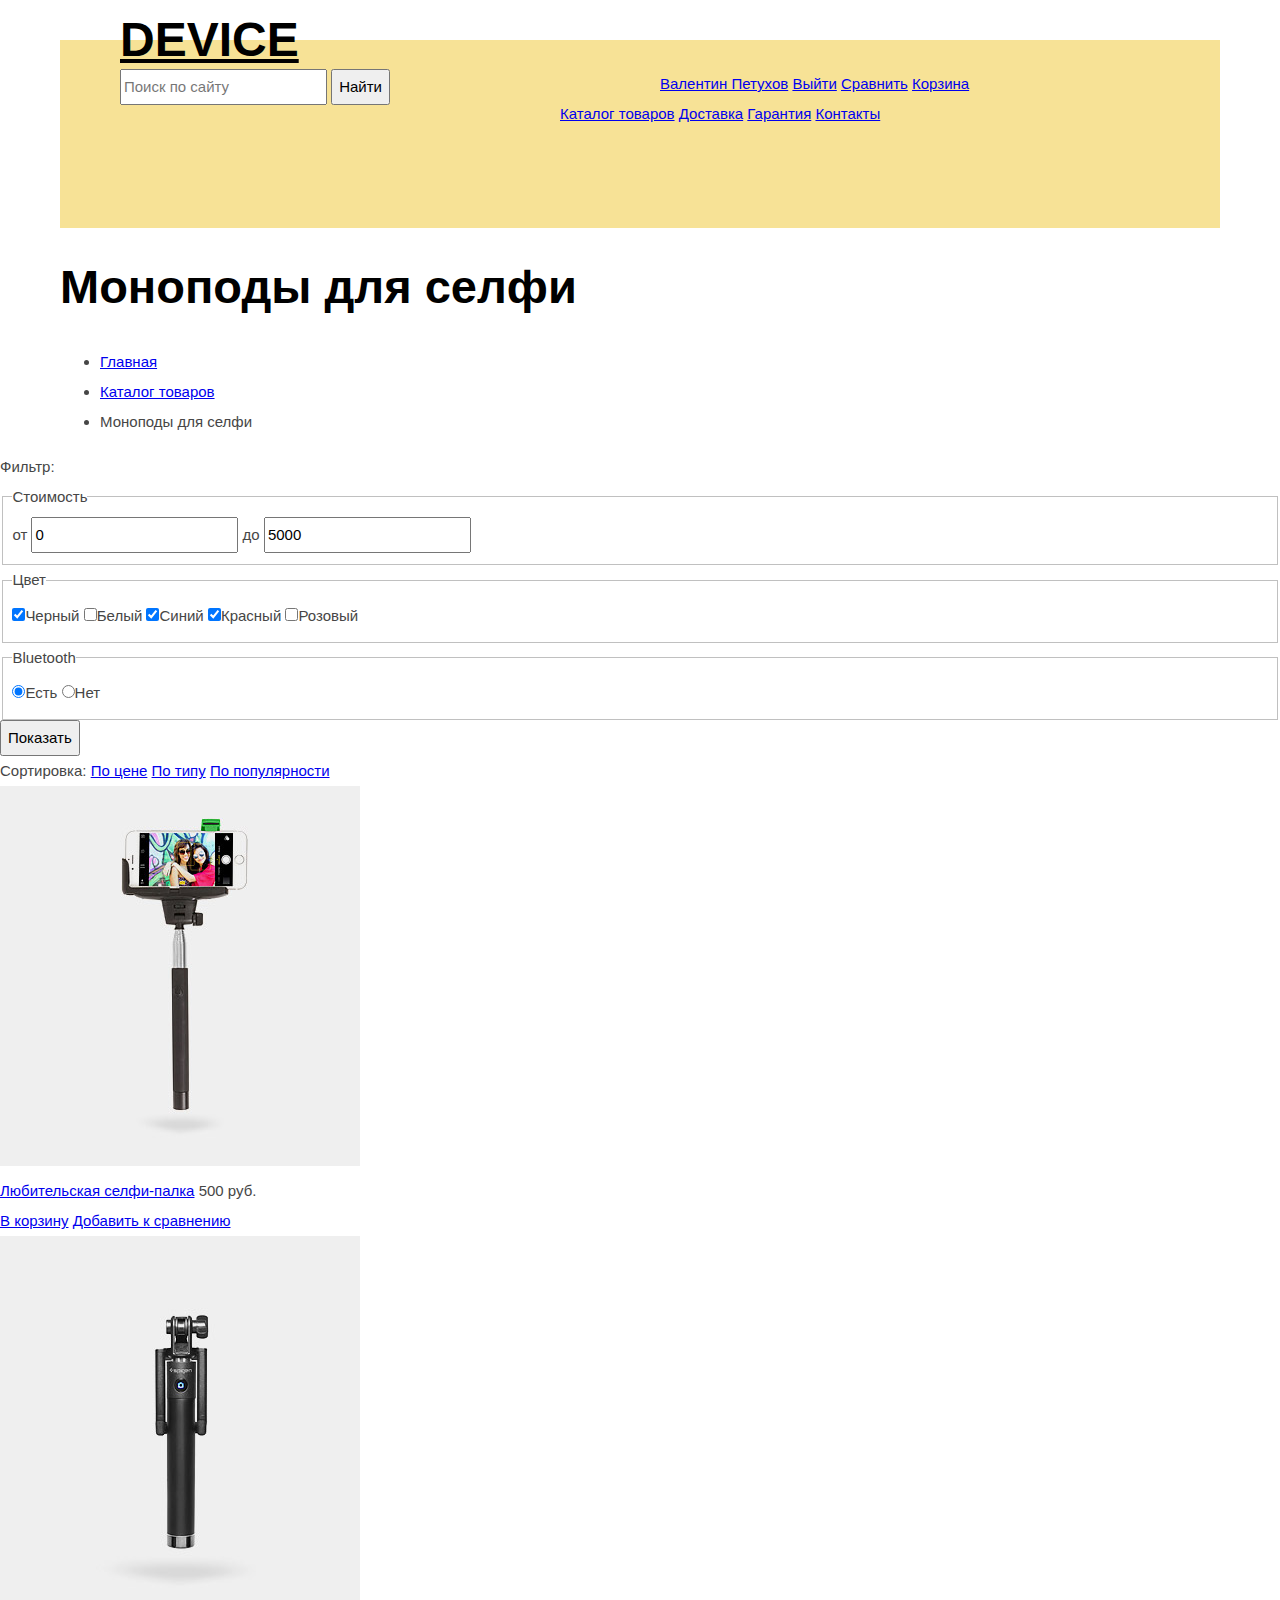
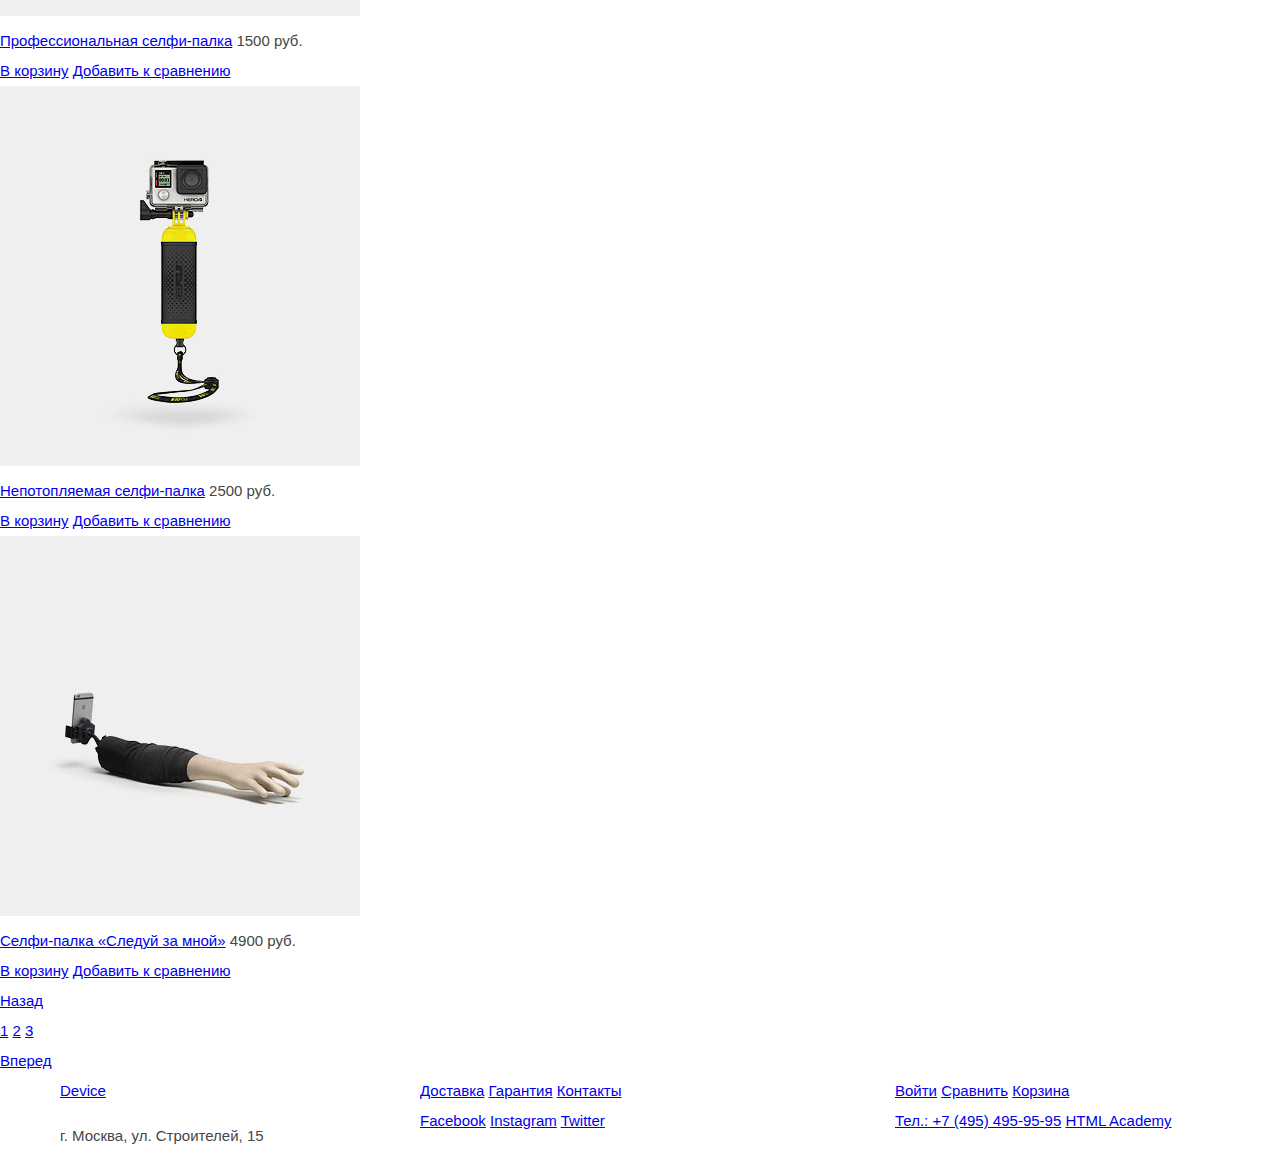
==== catalog.html @ a3d46e4f "Сетка" ====
<!DOCTYPE html>
<html lang="ru">
	<head>
		<meta charset="UTF-8">
		<title>Моноподы для селфи</title>
		<link href="css/normalize.css" rel="stylesheet">
		<link href="css/style.css" rel="stylesheet">
	</head>
	<body>
		<header class="main-header container">
			<div class="header-container">
				<a class="header-logo" href="#">Device</a>
				<div class="top-bar">
					<form class="search-form" action="#" method="post">
						<input type="search" name="search" placeholder="Поиск по сайту">
						<button class="find" type="submit">Найти</button>
					</form>
					<ul class="user-menu">
						<li><a class="profile" href="#">Валентин Петухов</a></li>
						<li><a class="logout active" href="#">Выйти</a></li>
						<li><a class="compare" href="#">Сравнить</a></li>
						<li><a class="cart" href="#">Корзина</a></li>
					</ul>
				</div>	
				<nav>
					<ul class="content-menu">
						<li>
							<a class="catalog-link" href="#">Каталог товаров</a>
							<div class="drop-down-menu">
								<ul class="drop-down-list">
									<li><a href="#">Виртуальная реальность</a></li>
									<li><a href="#">Моноподы для селфи</a></li>
									<li><a href="#">Экшн-камеры</a></li>
								</ul>
								<ul class="drop-down-list">
									<li><a href="#">Фитнесс браслеты</a></li>
									<li><a href="#">Умные часы</a></li>
								</ul>
								<ul class="drop-down-list">
									<li><a href="#">Квадрокоптеры</a></li>
								</ul>
							</div>
						</li>
						<li><a class="delivery-link" href="#">Доставка</a></li>
						<li><a class="warranty-link" href="#">Гарантия</a></li>
						<li><a class="contacts-link" href="#">Контакты</a></li>
					</ul>
				</nav>
			</div>	
		</header>
		<main>
			<div class="inner-page-title container">
				<h1>Моноподы для селфи</h1>
				<ul class="breadcrumbs">
					<li><a href="index.html">Главная</a></li>
					<li><a href="#">Каталог товаров</a></li>
					<li><span>Моноподы для селфи</span></li>
				</ul>
			</div>
			<div class="stretch-wrapper">
				<div class="left-column">
					<div class="filter">
						<span>Фильтр:</span>
						<form class="filter-form" action="#" method="post">
							<fieldset>
								<legend>Стоимость</legend>
								<div class="price-controls">
									<div class="scale"></div>
									<div class="filled-scale"></div>
									<div class="min-toggle"></div>
									<div class="max-toggle"></div>
								</div>
								<div class="price-range">
									<span>от</span>
									<input type="text" name="price-min" value="0">
									<span>до</span>
									<input type="text" name="price-max" value="5000">
								</div>
							</fieldset>
							<fieldset>
								<legend>Цвет</legend>
								<label><input type="checkbox" name="color" value="black" checked>Черный</label>
								<label><input type="checkbox" name="color" value="white">Белый</label>
								<label><input type="checkbox" name="color" value="blue" checked>Синий</label>
								<label><input type="checkbox" name="color" value="red" checked>Красный</label>
								<label><input type="checkbox" name="color" value="pink">Розовый</label>
							</fieldset>
							<fieldset>
								<legend>Bluetooth</legend>
								<label><input type="radio" name="bluetooth-toggle" checked>Есть</label>
								<label><input type="radio" name="bluetooth-toggle">Нет</label>
							</fieldset>
							<button class="btn" type="submit">Показать</button>
						</form>
					</div>
				</div>
				<div class="right-column">
					<div class="catalog-content">
						<div class="catalog-sort">
							<span>Сортировка:</span>
							<a class="sort-option active" href="#">По цене</a>
							<a class="sort-option" href="#">По типу</a>
							<a class="sort-option" href="#">По популярности</a>
							<a class="sort-up" href="#"></a>
							<a class="sort-down active-arrow" href="#"></a>
						</div>
						<div class="catalog-items">
							<div class="catalog-item">
								<div class="item-image">
									<img src="img/catalog-item-1.jpg" width="360" height="380" alt="Фото товара">
								</div>
								<a href="#">Любительская селфи-палка</a>
								<span>500 руб.</span>
								<div class="add-buttons">
									<a class="to-cart btn" href="#">В корзину</a>
									<a class="to-compare" href="#">Добавить к сравнению</a>
								</div>
							</div>
							<div class="catalog-item">
								<div class="item-image">
									<img src="img/catalog-item-2.jpg" width="360" height="380" alt="Фото товара">
								</div>
								<a href="#">Профессиональная селфи-палка</a>
								<span>1500 руб.</span>
								<div class="add-buttons">
									<a class="to-cart btn" href="#">В корзину</a>
									<a class="to-compare" href="#">Добавить к сравнению</a>
								</div>
							</div>
							<div class="catalog-item">
								<div class="item-image">
									<img src="img/catalog-item-3.jpg" width="360" height="380" alt="Фото товара">
								</div>
								<a href="#">Непотопляемая селфи-палка</a>
								<span>2500 руб.</span>
								<div class="add-buttons">
									<a class="to-cart btn" href="#">В корзину</a>
									<a class="to-compare" href="#">Добавить к сравнению</a>
								</div>
							</div>
							<div class="catalog-item new">
								<div class="item-image">
									<img src="img/catalog-item-4.jpg" width="360" height="380" alt="Фото товара">
								</div>
								<a href="#">Селфи-палка «Следуй за мной»</a>
								<span>4900 руб.</span>
								<div class="add-buttons">
									<a class="to-cart btn" href="#">В корзину</a>
									<a class="to-compare" href="#">Добавить к сравнению</a>
								</div>
							</div>
						</div>
						<div class="pagination">
							<a class="prev" href="#" >Назад</a>
							<div class="page-numbers">
								<a href="#">1</a>
								<a href="#">2</a>
								<a href="#">3</a>
							</div>
							<a class="next" href="#">Вперед</a>
						</div>
					</div>
				</div>
			</div>
		</main>
		<footer class="main-footer">
			<div class="container">
				<div class="left-block">	
					<a class="footer-logo" href="#">Device</a>
					<p class="company-adress">г. Москва, ул. Строителей, 15</p>
				</div>
				<div class="middle-block">
					<div class="footer-service-links">
						<a href="#">Доставка</a>
						<a href="#">Гарантия</a>
						<a href="#">Контакты</a>
					</div>
					<div class="social-links">
						<a class="social-btn fb" href="#">Facebook</a>
						<a class="social-btn inst" href="#">Instagram</a>
						<a class="social-btn tw" href="#">Twitter</a>
					</div>
				</div>
				<div class="right-block">
					<div class="user-links">
						<a class="login yellow" href="#">Войти</a>
						<a class="compare yellow" href="#">Сравнить</a>
						<a class="cart yellow" href="#">Корзина</a>
					</div>
					<a class="phone-number" href="tel:+74954959595">Тел.: +7 (495) 495-95-95</a>
					<a class="copyright" href="https://htmlacademy.ru/">HTML Academy</a>
				</div>
			</div>
		</footer>
	</body>
</html>
---- css/style.css ----
body {
	margin: 0;
	font-family: "Open Sans", "Arial", sans-serif;
	font-size: 15px;
	font-weight: 300;
	line-height: 30px;
	color: #464646;
}

h1, h2, h3 {
	font-family: "Gilroy", "Arial", sans-serif;
	font-size: 47px;
	font-weight: 700;
	line-height: 56px;
	color: #000000;
}

h2.hidden {
	position: absolute;
	left: 0;
	top: -500px;
	width: 1px;
	height: 1px;
	overflow: hidden;
}

.container {
	width: 1160px;
	margin: 0 auto;
	padding: 0 40px;
	background-clip: content-box;
}

.clearfix::after {
	content: "";
	display: table;
	clear: both;
}

.btn {
	display: inline-block;
}


/* HEADER */



.main-header {
	min-height: 228px;
	background-image: -webkit-linear-gradient(top, #ffffff 40px, #f7e296 0%);
	background-image: linear-gradient(top, #ffffff 40px, #f7e296 0%);
}

.header-container {
	width: 1040px;
	margin: 0 auto;
	padding-top: 1px;
}

.header-logo {
	display: block;
	width: 164px;
	margin-top: 10px;
	font-family: "Gilroy", "Arial", sans-serif;
	font-size: 48px;
	font-weight: 700;
	line-height: 58px;
	text-transform: uppercase;
	color: #000000;
}

.search-form {
	float: left;
	width: 440px;
}

.user-menu {
	float: right;
	width: 500px;
	margin: 0;
}

.user-menu li {
	display: inline-block;
	vertical-align: top;
}

.content-menu {
	margin: 0;
}

.content-menu li {
	display: inline-block;
	vertical-align: top;
}

.drop-down-menu {
	display: none;
}



/* PROMO-SLIDER */ 



.promo {
	margin-bottom: 95px;
	background-image: -webkit-linear-gradient(top, #f7e296 111px, #ffffff 0%);
	background-image: linear-gradient(top, #f7e296 111px, #ffffff 0%);
}

.slider {
	position: relative;
}

.slider input {
	display: none;
}

.overflow-wrapper {
	overflow: hidden;
}

.slides {
	width: 300%;
}

.slide {
	float: left;
	width: 1160px;
}

.slide-image {
	float: left;
	width: 560px;
	box-sizing: border-box;
}

.slide-promo {
	float: right;
	width: 560px;
}

.slider-controls {
	position: absolute;
	right: 101px;
	bottom: 139px;
	font-size: 0;
	z-index: 1000;
}

.slider-controls label {
	display: inline-block;
	vertical-align: top;
	margin-right: 23px;
	-webkit-box-sizing: border-box;
	-moz-box-sizing: border-box;
	box-sizing: border-box;
	width: 10px;
	height: 10px;
	border: 3px solid #000000;
	border-radius: 50%;
	opacity: 0.3;
	cursor: pointer;
}

.slider-controls label:hover {
	opacity: 0.4;
}

#toggle-1:checked ~ .slider-controls label:nth-child(1),
#toggle-2:checked ~ .slider-controls label:nth-child(2),
#toggle-3:checked ~ .slider-controls label:nth-child(3) {
	opacity: 1;
}

#toggle-1:checked ~ .overflow-wrapper .slides {
	transform: translate(0);
}
#toggle-2:checked ~ .overflow-wrapper .slides {
	transform: translate(-1160px);
}
#toggle-3:checked ~ .overflow-wrapper .slides {
	transform: translate(-2320px);
}

.stick {
	padding-left: 90px;
}

.band {
	padding-top: 12px;
	padding-left: 116px;
}

.copter {
	padding-top: 65px;
	padding-left: 31px;
}



/* CATEGORIES */ 



.categories {
	margin-bottom: 84px;
}

.categories-wrapper {
	font-size: 0;
}

.categories a {
	display: inline-block;
	vertical-align: top;
	width: 160px;
	margin-right: 40px;
	font-size: 18px;
}

.categories a:nth-child(6n+6) {
	margin-right: 0;
}

.category-image {
	background: #f7e296;
	width: 160px;
	height: 160px;
}



/* SERVICES */



.services {
	min-height: 388px;
	margin-bottom: 94px;
	background-image: -webkit-linear-gradient(top, #ffffff 100px, #e5e5e5 0%);
	background-image: linear-gradient(top, #ffffff 100px, #e5e5e5 0%);
}

.tab-slider input {
	display: none;
}

.tab-controls {
	float: left;
	width: 284px;
}

.tab-controls label {
	display: block;
	margin-bottom: 24px;
	cursor: pointer;
}

.tab-controls label:last-child{
	margin-bottom: 0;
}

.overflow-wrapper-tab {
	overflow: hidden;
	float: right;
	width: 760px;
}

.tab-slides {
	width: 300%;
}

.tab-slide {
	float: left;
	width: 760px;
}

#tab-1:checked ~ .slider-controls label:nth-child(1),
#tab-2:checked ~ .slider-controls label:nth-child(2),
#tab-3:checked ~ .slider-controls label:nth-child(3) {
	
}

#tab-1:checked ~ .overflow-wrapper-tab .tab-slides {
	transform: translate(0);
}
#tab-2:checked ~ .overflow-wrapper-tab .tab-slides {
	transform: translate(-760px);
}
#tab-3:checked ~ .overflow-wrapper-tab .tab-slides {
	transform: translate(-1520px);
}

.delivery {
	background: url("../img/delivery.png") no-repeat;
}

.warranty {
	background: url("../img/warranty.png") no-repeat;
}

.credit {
	background: url("../img/credit.png") no-repeat;
}



/* BRANDS */



.brands {
	margin-bottom: 93px;
}

.brands-wrapper {
	font-size: 0;
}

.brand-logo {
	display: inline-block;
	width: 260px;
	height: 100px;
	margin-right: 40px;
}

.brand-logo:nth-child(4n+4) {
	margin-right: 0;
}

.dji {
	background-image: url("../img/brand-1.jpg");
}

.sp-gadgets {
	background-image: url("../img/brand-2.jpg");
}

.gopro {
	background-image: url("../img/brand-3.jpg");
}

.vive {
	background-image: url("../img/brand-4.jpg");
}

.brand-logo img {
	opacity: 0;
}

.brand-logo img:hover {
	opacity: 1;
}



/* ABOUT COMPANY */



.about-company {
	float: left;
	width: 460px;
}



/* COMPANY-CONTACTS */



.company-contacts {
	float: right;
	width: 560px;
}



/* FOOTER */ 



.main-footer {
	background-color: #464646;
}

.left-block {
	float: left;
	width: 260px;
	margin-right: 100px;
}

.middle-block {
	float: left;
	width: 440px;
}

.right-block {
	float: right;
	width: 325px;
}
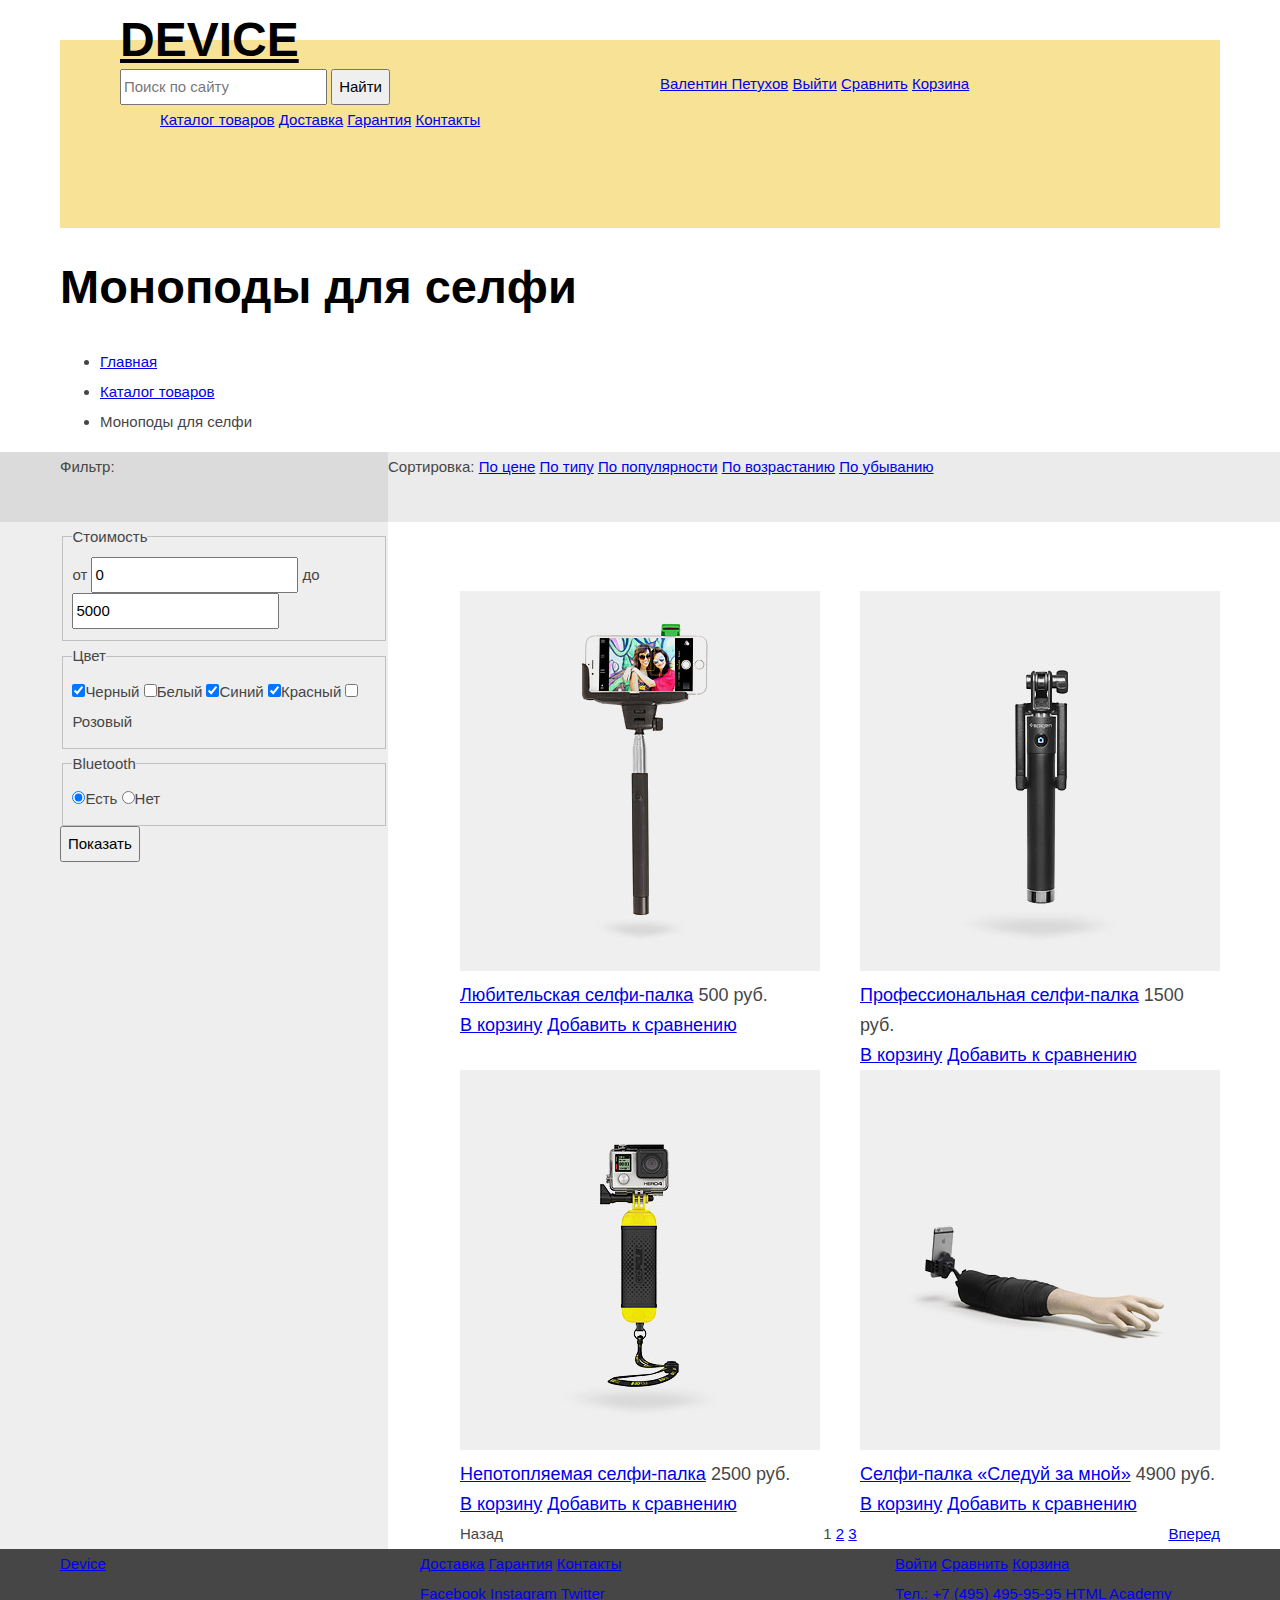
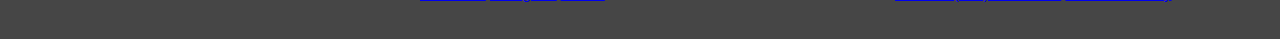
==== commit c19c0945: "Сетка внутренней страницы" ====
--- a/catalog.html
+++ b/catalog.html
@@ -9,8 +9,8 @@
 	<body>
 		<header class="main-header container">
 			<div class="header-container">
-				<a class="header-logo" href="#">Device</a>
-				<div class="top-bar">
+				<a class="header-logo" href="index.html">Device</a>
+				<div class="top-bar clearfix">
 					<form class="search-form" action="#" method="post">
 						<input type="search" name="search" placeholder="Поиск по сайту">
 						<button class="find" type="submit">Найти</button>
@@ -58,9 +58,11 @@
 				</ul>
 			</div>
 			<div class="stretch-wrapper">
-				<div class="left-column">
+				<div class="container clearfix">
 					<div class="filter">
-						<span>Фильтр:</span>
+						<div class="filter-title">
+							<span>Фильтр:</span>
+						</div>
 						<form class="filter-form" action="#" method="post">
 							<fieldset>
 								<legend>Стоимость</legend>
@@ -93,16 +95,14 @@
 							<button class="btn" type="submit">Показать</button>
 						</form>
 					</div>
-				</div>
-				<div class="right-column">
 					<div class="catalog-content">
 						<div class="catalog-sort">
 							<span>Сортировка:</span>
 							<a class="sort-option active" href="#">По цене</a>
 							<a class="sort-option" href="#">По типу</a>
 							<a class="sort-option" href="#">По популярности</a>
-							<a class="sort-up" href="#"></a>
-							<a class="sort-down active-arrow" href="#"></a>
+							<a class="sort-up" href="#">По возрастанию</a>
+							<a class="sort-down active-arrow" href="#">По убыванию</a>
 						</div>
 						<div class="catalog-items">
 							<div class="catalog-item">
@@ -150,21 +150,21 @@
 								</div>
 							</div>
 						</div>
-						<div class="pagination">
-							<a class="prev" href="#" >Назад</a>
+						<div class="pagination clearfix">
+							<span class="prev" href="#" >Назад</span>
+							<a class="next" href="#">Вперед</a>
 							<div class="page-numbers">
-								<a href="#">1</a>
+								<span>1</span>
 								<a href="#">2</a>
 								<a href="#">3</a>
 							</div>
-							<a class="next" href="#">Вперед</a>
 						</div>
 					</div>
 				</div>
 			</div>
 		</main>
 		<footer class="main-footer">
-			<div class="container">
+			<div class="container clearfix">
 				<div class="left-block">	
 					<a class="footer-logo" href="#">Device</a>
 					<p class="company-adress">г. Москва, ул. Строителей, 15</p>
--- a/css/style.css
+++ b/css/style.css
@@ -380,6 +380,98 @@
 
 
 
+/* CATALOG */
+
+
+
+.stretch-wrapper {
+	position: relative;
+}
+
+.stretch-wrapper::before {
+	content: "";
+	width: 100%;
+	height: 70px;
+	position: absolute;
+	background-image: -webkit-linear-gradient(left, #dbdbdb 50%, #ebebeb 50%);
+	background-image: linear-gradient(left, #dbdbdb 50%, #ebebeb 50%);
+	z-index: -1;
+}
+
+.stretch-wrapper::after {
+	content: "";
+	width: 100%;
+	height: 100%;
+	position: absolute;
+	top: 70px;
+	background-image: -webkit-linear-gradient(left, #eeeeee 50%, #ffffff 50%);
+	background-image: linear-gradient(left, #eeeeee 50%, #ffffff 50%);
+	z-index: -1;
+}
+
+.stretch-wrapper .container {
+	background-image: -webkit-linear-gradient(left, #eeeeee 368px, #ffffff 0%);
+	background-image: linear-gradient(left, #eeeeee 368px, #ffffff 0%);
+}
+
+.filter {
+	float: left;
+	width: 328px;
+}
+
+.filter-title {
+	background-color: #dbdbdb;
+	min-height: 70px;
+}
+
+.catalog-content {
+	float: right;
+	width: 832px;
+}
+
+.catalog-sort {
+	background-color: #ebebeb;
+	min-height: 70px;
+}
+
+.catalog-items {
+	margin-top: 69px;
+	margin-left: 72px;
+	font-size: 0;
+}
+
+.catalog-item {
+	display: inline-block;
+	vertical-align: top;
+	width: 360px;
+	margin-right: 40px;
+	font-size: 18px;
+}
+
+.catalog-item:nth-child(2n+2) {
+	margin-right: 0;
+}
+
+.pagination {
+	margin-left: 72px;
+}
+
+.pagination .prev {
+	float: left;
+}
+
+.pagination .next {
+	float: right;
+}
+
+.page-numbers {
+	width: 480px;
+	margin: 0 auto;
+	text-align: center;
+}
+
+
+
 /* FOOTER */ 
 
 
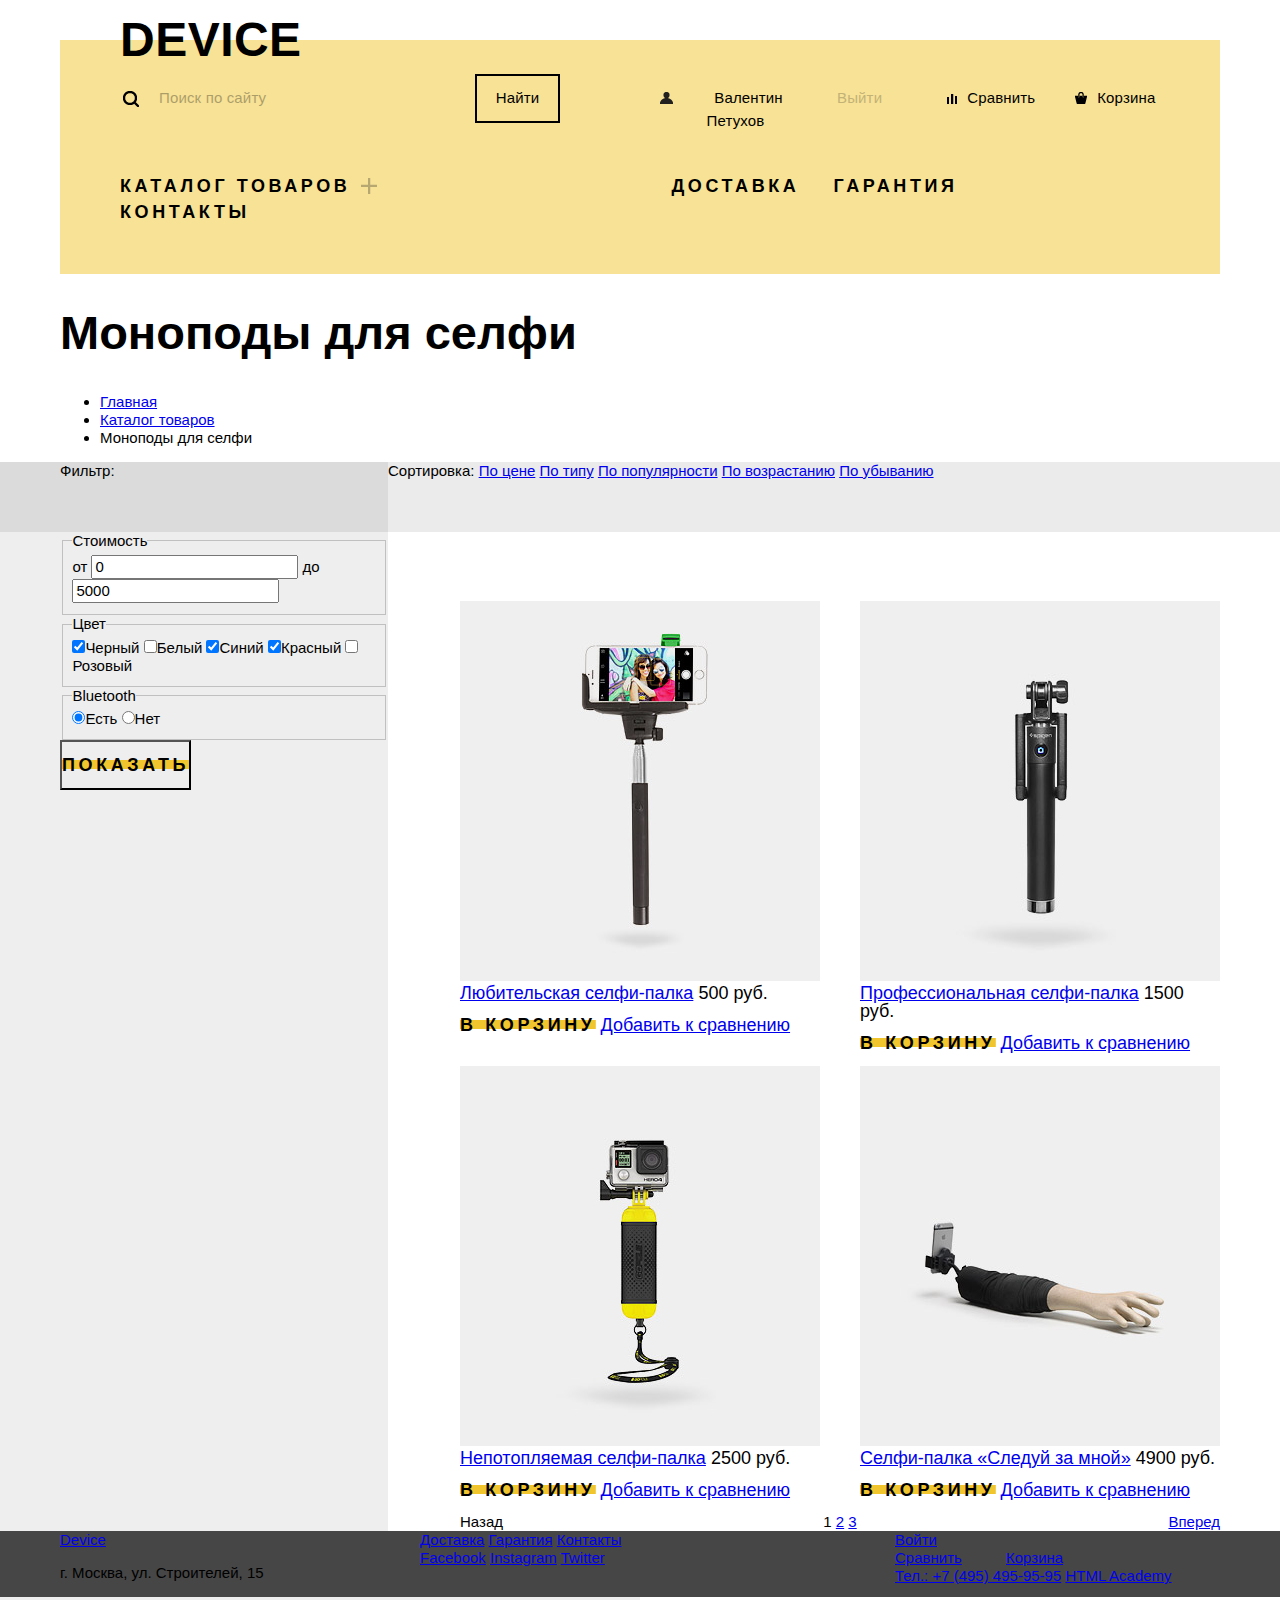
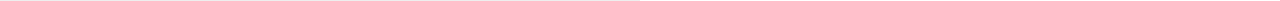
==== commit 63a72c31: "Add header styles" ====
--- a/catalog.html
+++ b/catalog.html
@@ -12,38 +12,43 @@
 				<a class="header-logo" href="index.html">Device</a>
 				<div class="top-bar clearfix">
 					<form class="search-form" action="#" method="post">
-						<input type="search" name="search" placeholder="Поиск по сайту">
-						<button class="find" type="submit">Найти</button>
+						<input class="search-field" type="search" name="search" placeholder="Поиск по сайту">
+						<button class="search-btn" type="submit">Найти</button>
 					</form>
 					<ul class="user-menu">
-						<li><a class="profile" href="#">Валентин Петухов</a></li>
-						<li><a class="logout active" href="#">Выйти</a></li>
-						<li><a class="compare" href="#">Сравнить</a></li>
-						<li><a class="cart" href="#">Корзина</a></li>
+						<li class="login"><a href="#">Войти</a></li>
+						<li class="compare"><a href="#">Сравнить</a></li>
+						<li class="cart"><a href="#">Корзина</a></li>
+					</ul>
+					<ul class="user-menu authorized">
+						<li class="profile"><a href="#">Валентин Петухов</a></li>
+						<li class="logout"><a href="#">Выйти</a></li>
+						<li class="compare"><a href="#">Сравнить</a></li>
+						<li class="cart"><a href="#">Корзина</a></li>
 					</ul>
 				</div>	
 				<nav>
 					<ul class="content-menu">
-						<li>
-							<a class="catalog-link" href="#">Каталог товаров</a>
+						<li class="catalog-link first-level">
+							<a href="#">Каталог товаров</a>
 							<div class="drop-down-menu">
 								<ul class="drop-down-list">
-									<li><a href="#">Виртуальная реальность</a></li>
-									<li><a href="#">Моноподы для селфи</a></li>
-									<li><a href="#">Экшн-камеры</a></li>
+									<li class="second-level"><a href="#">Виртуальная реальность</a></li>
+									<li class="second-level"><a href="#">Моноподы для селфи</a></li>
+									<li class="second-level"><a href="#">Экшн-камеры</a></li>
 								</ul>
 								<ul class="drop-down-list">
-									<li><a href="#">Фитнесс браслеты</a></li>
-									<li><a href="#">Умные часы</a></li>
+									<li class="second-level"><a href="#">Фитнесс браслеты</a></li>
+									<li class="second-level"><a href="#">Умные часы</a></li>
 								</ul>
 								<ul class="drop-down-list">
-									<li><a href="#">Квадрокоптеры</a></li>
+									<li class="second-level"><a href="#">Квадрокоптеры</a></li>
 								</ul>
 							</div>
 						</li>
-						<li><a class="delivery-link" href="#">Доставка</a></li>
-						<li><a class="warranty-link" href="#">Гарантия</a></li>
-						<li><a class="contacts-link" href="#">Контакты</a></li>
+						<li class="delivery-link first-level"><a href="#">Доставка</a></li>
+						<li class="warranty-link first-level"><a href="#">Гарантия</a></li>
+						<li class="contacts-link first-level"><a href="#">Контакты</a></li>
 					</ul>
 				</nav>
 			</div>	
@@ -151,7 +156,7 @@
 							</div>
 						</div>
 						<div class="pagination clearfix">
-							<span class="prev" href="#" >Назад</span>
+							<span class="prev">Назад</span>
 							<a class="next" href="#">Вперед</a>
 							<div class="page-numbers">
 								<span>1</span>
--- a/css/style.css
+++ b/css/style.css
@@ -1,10 +1,9 @@
 body {
-	margin: 0;
 	font-family: "Open Sans", "Arial", sans-serif;
 	font-size: 15px;
 	font-weight: 300;
-	line-height: 30px;
-	color: #464646;
+	line-height: 18px;
+	color: #000000;
 }
 
 h1, h2, h3 {
@@ -12,7 +11,6 @@
 	font-size: 47px;
 	font-weight: 700;
 	line-height: 56px;
-	color: #000000;
 }
 
 h2.hidden {
@@ -39,7 +37,29 @@
 
 .btn {
 	display: inline-block;
-}
+	padding: 10px 0 9px 0;
+	font-family: "Gilroy", "Arial", sans-serif;
+	font-size: 18px;
+	font-weight: 700;
+	line-height: 27px;
+	text-transform: uppercase;
+	text-decoration: none;
+	text-align: center;
+	letter-spacing: 0.2em;
+	color: #000000;
+	background: -webkit-linear-gradient(transparent 39%, #f0c52e 39%, #f0c52e 59%, transparent 59%) center / 100%;
+	-webkit-transition: background-size 0.2s ease-out;
+}
+
+.btn:hover {
+	background-size: 600%;
+	-webkit-transition: background-size 0.1s ease-in;
+}
+
+.btn:active {
+	color: #bd9b24;
+}
+
 
 
 /* HEADER */
@@ -47,72 +67,303 @@
 
 
 .main-header {
-	min-height: 228px;
-	background-image: -webkit-linear-gradient(top, #ffffff 40px, #f7e296 0%);
-	background-image: linear-gradient(top, #ffffff 40px, #f7e296 0%);
+	background-image: -webkit-linear-gradient(#ffffff 40px, #f7e296 0%);
+	background-image: linear-gradient(#ffffff 40px, #f7e296 0%);
 }
 
 .header-container {
-	width: 1040px;
-	margin: 0 auto;
-	padding-top: 1px;
+	padding: 11px 60px 47px 60px;
 }
 
 .header-logo {
 	display: block;
 	width: 164px;
-	margin-top: 10px;
+	margin-bottom: 5px;
 	font-family: "Gilroy", "Arial", sans-serif;
 	font-size: 48px;
 	font-weight: 700;
 	line-height: 58px;
+	letter-spacing: 0.01em;
 	text-transform: uppercase;
+	text-decoration: none;
 	color: #000000;
 }
 
 .search-form {
+	position: relative;
 	float: left;
 	width: 440px;
+	font-size: 0;
+}
+
+.search-form::before {
+	content: "";
+	position: absolute;
+	top: 17px;
+	left: 3px;
+	width: 16px;
+	height: 16px;
+	background: url("../img/small-icons.png") no-repeat -5px -5px;
+}
+
+.search-field {
+	width: 355px;
+	padding: 15px 39px 14px 39px;
+	border: none;
+	font-size: 15px;
+	letter-spacing: 0.01em;
+	background-color: transparent;
+	opacity: 0.3;
+}
+
+.search-field::-webkit-input-placeholder {
+	opacity: 1;
+}
+
+.search-field:hover {
+	opacity: 0.6;
+}
+
+.search-field:focus {
+	outline: none;
+	opacity: 1;
+	border-bottom: 2px solid #000000;
+}
+
+.search-btn {
+	width: 85px;
+	padding: 13px 0 14px 0;
+	border: 2px solid #000000;
+	background-color: transparent;
+	font-size: 15px;
+	letter-spacing: 0.01em;
+	word-wrap: break-word;
+}
+
+.search-btn:hover {
+	background-color: #000000;
+	color: #ffffff;
+}
+
+.find-btn:active {
+	color: #747474;
 }
 
 .user-menu {
+	display: none;
 	float: right;
 	width: 500px;
 	margin: 0;
+	padding: 0;
+	list-style: none;
+	font-size: 0;
+}
+
+.user-menu.authorized {
+	display: block;
 }
 
 .user-menu li {
 	display: inline-block;
 	vertical-align: top;
-}
-
-.content-menu {
+	padding: 15px 0;
+	position: relative;
+}
+
+.user-menu a {
+	font-size: 15px;
+	letter-spacing: 0.01em;
+	text-decoration: none;
+	color: #000000;
+}
+
+.main-header a:not(.header-logo):hover {
+	opacity: 0.6;
+}
+
+.main-header a:not(.header-logo):active {
+	opacity: 0.3;
+}
+
+.login {
+	margin-right: 218px;
+}
+
+.login a {
+	padding-left: 26px;
+}
+
+.profile {
+	width: 151px;
+	margin-right: 26px;
+	text-align: center;
+	word-wrap: break-word;
+}
+
+.profile a {
+	padding-left: 26px;
+}
+
+.login a::before,
+.profile a::before {
+	content: "";
+	position: absolute;
+	top: 18px;
+	left: 0;
+	width: 13px;
+	height: 12px;
+	background: url("../img/small-icons.png") no-repeat -5px -343px;
+}
+
+.logout {
+	margin-right: 65px;
+}
+
+.logout a {
+	color: #c3b276;
+}
+
+.compare {
+	margin-right: 40px;
+}
+
+.compare a {
+	padding-left: 20px;
+}
+
+.compare a::before {
+	content: "";
+	position: absolute;
+	top: 20px;
+	left: 0;
+	width: 10px;
+	height: 10px;
+	background: url("../img/small-icons.png") no-repeat -5px -263px;
+}
+
+.cart a {
+	padding-left: 22px;
+}
+
+.cart a::before {
+	content: "";
+	position: absolute;
+	top: 18px;
+	left: 0;
+	width: 12px;
+	height: 12px;
+	background: url("../img/small-icons.png") no-repeat -5px -365px;
+}
+
+.top-bar {
+	margin-bottom: 25px;
+}
+
+.content-menu,
+.drop-down-list {
 	margin: 0;
-}
-
-.content-menu li {
+	padding: 0;
+	font-size: 0;
+	list-style: none;
+}
+
+.first-level,
+.drop-down-list {
 	display: inline-block;
 	vertical-align: top;
 }
 
+.first-level > a {
+	font-family: "Gilroy", "Arial", sans-serif;
+	font-size: 18px;
+	font-weight: 700;
+	line-height: 22px;
+	text-transform: uppercase;
+	text-decoration: none;
+	letter-spacing: 0.2em;
+	color: #000000;
+}
+
+.first-level {
+	position: relative;
+}
+
+.catalog-link {
+	margin-right: 294px;
+}
+
+.catalog-link a {
+	padding-right: 27px;
+}
+
+.catalog-link > a::after {
+	content: "";
+	position: absolute;
+	top: 3px;
+	right: 0;
+	width: 16px;
+	height: 16px;
+	background: url("../img/small-icons.png") no-repeat -5px -283px;
+}
+
+.catalog-link:hover .drop-down-menu {
+	display: block;
+}
+
+.delivery-link {
+	margin-right: 34px;
+}
+
+.warranty-link {
+	margin-right: 104px;	
+}
+
 .drop-down-menu {
 	display: none;
-}
-
-
-
-/* PROMO-SLIDER */ 
+	position: absolute;
+	top: 21px;
+	left: -60px;
+	box-sizing: border-box;
+	width: 1160px;
+	padding: 32px 53px 37px 60px;
+	background-color: #f7e296;
+	z-index: 10;
+}
+
+.drop-down-list {
+	margin-right: 32px;
+}
+
+.drop-down-list:nth-child(5n+5) {
+	margin-right: 0;
+}
+
+.second-level a {
+	font-size: 15px;
+	letter-spacing: 0.01em;
+	text-decoration: none;
+	color: #000000;
+}
+
+.second-level:not(:last-child) {
+	margin-bottom: 12px;
+}
+
+
+
+/* PROMO-SLIDER */
 
 
 
 .promo {
 	margin-bottom: 95px;
-	background-image: -webkit-linear-gradient(top, #f7e296 111px, #ffffff 0%);
-	background-image: linear-gradient(top, #f7e296 111px, #ffffff 0%);
+	background-image: -webkit-linear-gradient(#f7e296 113px, #ffffff 0%);
+	background-image: linear-gradient(#f7e296 113px, #ffffff 0%);
 }
 
 .slider {
 	position: relative;
+	padding-top: 2px;
 }
 
 .slider input {
@@ -136,27 +387,35 @@
 	float: left;
 	width: 560px;
 	box-sizing: border-box;
-}
-
-.slide-promo {
-	float: right;
-	width: 560px;
+	font-size: 0;
+}
+
+.stick {
+	padding-left: 90px;
+}
+
+.band {
+	padding-top: 12px;
+	padding-left: 116px;
+}
+
+.copter {
+	padding-top: 65px;
+	padding-left: 31px;
 }
 
 .slider-controls {
 	position: absolute;
-	right: 101px;
-	bottom: 139px;
+	bottom: 159px;
+	right: 61px;
 	font-size: 0;
-	z-index: 1000;
+	z-index: 9;
 }
 
 .slider-controls label {
 	display: inline-block;
 	vertical-align: top;
 	margin-right: 23px;
-	-webkit-box-sizing: border-box;
-	-moz-box-sizing: border-box;
 	box-sizing: border-box;
 	width: 10px;
 	height: 10px;
@@ -186,50 +445,113 @@
 	transform: translate(-2320px);
 }
 
-.stick {
-	padding-left: 90px;
-}
-
-.band {
-	padding-top: 12px;
-	padding-left: 116px;
-}
-
-.copter {
-	padding-top: 65px;
-	padding-left: 31px;
-}
-
-
-
-/* CATEGORIES */ 
+.slide-promo {
+	float: right;
+	box-sizing: border-box;
+	width: 560px;
+	padding: 79px 60px 0 0;
+}
+
+.slide-promo h3,
+.slide-promo p {
+	padding: 0;
+	margin: 0;
+}
+
+.slide-promo h3 {
+	margin-right: 110px;
+	margin-bottom: 19px;
+}
+
+.slide-promo .copter-title {
+	margin-right: 0;
+}
+
+.slide-promo p {
+	line-height: 30px;
+	margin-bottom: 43px;
+}
+
+.slide-btn {
+	width: 220px;
+	margin-bottom: 53px;
+}
+
+.slide-features {
+	font-size: 0;
+}
+
+.features-text {
+	display: inline-block;
+	vertical-align: top;
+	margin-right: 80px;
+}
+
+.features-text:nth-child(3) {
+	margin-right: 0;
+}
+
+.features-text b {
+	display: block;
+	margin-bottom: 12px;
+	font-family: "Gilroy", "Arilal", sans-serif;
+	font-size: 36px;
+	color: #000000;
+}
+
+.features-text span {
+	font-size: 13px;
+}
+
+
+
+/* CATEGORIES */
 
 
 
 .categories {
-	margin-bottom: 84px;
+	margin-bottom: 85px;
 }
 
 .categories-wrapper {
 	font-size: 0;
 }
 
-.categories a {
+.category-item {
 	display: inline-block;
 	vertical-align: top;
 	width: 160px;
 	margin-right: 40px;
+	font-family: "Gilroy", "Arial", sans-serif;
 	font-size: 18px;
-}
-
-.categories a:nth-child(6n+6) {
+	font-weight: 700;
+	text-decoration: none;
+	color: #000000;
+}
+
+.category-item:nth-child(6n+6) {
 	margin-right: 0;
 }
 
+.category-item p {
+	margin: 0;
+	margin-right: 35px;
+}
+
 .category-image {
-	background: #f7e296;
+	background-color: #f7e296;
 	width: 160px;
 	height: 160px;
+	margin-bottom: 35px;
+}
+
+.category-item:hover .category-image {
+	background-color: #f0c52e;
+}
+
+.category-item:active img,
+.category-item:active p{
+	opacity: 0.3;
 }
 
 
@@ -239,29 +561,9 @@
 
 
 .services {
-	min-height: 388px;
 	margin-bottom: 94px;
-	background-image: -webkit-linear-gradient(top, #ffffff 100px, #e5e5e5 0%);
-	background-image: linear-gradient(top, #ffffff 100px, #e5e5e5 0%);
-}
-
-.tab-slider input {
-	display: none;
-}
-
-.tab-controls {
-	float: left;
-	width: 284px;
-}
-
-.tab-controls label {
-	display: block;
-	margin-bottom: 24px;
-	cursor: pointer;
-}
-
-.tab-controls label:last-child{
-	margin-bottom: 0;
+	background-image: -webkit-linear-gradient(#ffffff 100px, #e5e5e5 0%);
+	background-image: linear-gradient(#ffffff 100px, #e5e5e5 0%);
 }
 
 .overflow-wrapper-tab {
@@ -270,6 +572,26 @@
 	width: 760px;
 }
 
+.tab-slider {
+	position: relative;
+	padding-top: 59px;
+	padding-bottom: 116px;
+}
+
+.tab-slider input {
+	display: none;
+}
+
+.tab-slider::before {
+	content: "";
+	position: absolute;
+	left: 317px;
+	top: 0;
+	width: 7px;
+	height: 319px;
+	background-color: #000000;
+}
+
 .tab-slides {
 	width: 300%;
 }
@@ -277,12 +599,90 @@
 .tab-slide {
 	float: left;
 	width: 760px;
-}
-
-#tab-1:checked ~ .slider-controls label:nth-child(1),
-#tab-2:checked ~ .slider-controls label:nth-child(2),
-#tab-3:checked ~ .slider-controls label:nth-child(3) {
-	
+	padding-top: 10px;
+	min-height: 186px;
+}
+
+.delivery {
+	background: url("../img/delivery.png") no-repeat 558px 26px;
+}
+
+.warranty {
+	background: url("../img/warranty.png") no-repeat 543px 1px;
+}
+
+.credit {
+	background: url("../img/credit.png") no-repeat 534px 0;
+}
+
+.tab-slide h3,
+.tab-slide p {
+	margin: 0;
+}
+
+.tab-slide h3 {
+	margin-bottom: 27px;
+	letter-spacing: 0.02em;
+}
+
+.tab-slide p {
+	line-height: 30px;
+	letter-spacing: 0.02em;
+}
+
+.tab-controls {
+	position: relative;
+	float: left;
+	margin-top: 21px;
+	width: 277px;
+	overflow: hidden;
+}
+
+.tab-controls label {
+	position: relative;
+	display: block;
+	margin-bottom: 24px;
+	padding: 10px 0 9px 0;
+	width: 160px;
+	font-family: "Gilroy", "Arial", sans-serif;
+	font-size: 18px;
+	font-weight: 700;
+	text-transform: uppercase;
+	text-align: center;
+	letter-spacing: 0.2em;
+	color: #000000;
+	background: -webkit-linear-gradient(transparent 39%, #f0c52e 39%, #f0c52e 59%, transparent 59%) center / 100%;
+	-webkit-transition: background-size 0.2s ease-out;
+	z-index: 1;
+}
+
+.tab-controls label:hover {
+	background-size: 600%;
+	-webkit-transition: background-size 0.1s ease-in;
+}
+
+.tab-controls label:last-child {
+	margin-bottom: 0;
+}
+
+#tab-1:checked ~ .tab-controls label:nth-child(1),
+#tab-2:checked ~ .tab-controls label:nth-child(2),
+#tab-3:checked ~ .tab-controls label:nth-child(3) {
+	color: #f7e184;
+	background-image: none;
+	background-color: #000000;
+}
+
+#tab-1:checked ~ .tab-controls label:nth-child(1)::after,
+#tab-2:checked ~ .tab-controls label:nth-child(2)::after,
+#tab-3:checked ~ .tab-controls label:nth-child(3)::after {
+	content: "";
+	position: absolute;
+	width: 280px;
+	height: 40px;
+	top: 0px;
+	background-color: #000000;
+	z-index: -1;
 }
 
 #tab-1:checked ~ .overflow-wrapper-tab .tab-slides {
@@ -294,19 +694,6 @@
 #tab-3:checked ~ .overflow-wrapper-tab .tab-slides {
 	transform: translate(-1520px);
 }
-
-.delivery {
-	background: url("../img/delivery.png") no-repeat;
-}
-
-.warranty {
-	background: url("../img/warranty.png") no-repeat;
-}
-
-.credit {
-	background: url("../img/credit.png") no-repeat;
-}
-
 
 
 /* BRANDS */
@@ -472,7 +859,7 @@
 
 
 
-/* FOOTER */ 
+/* FOOTER */
 
 
 
@@ -494,4 +881,4 @@
 .right-block {
 	float: right;
 	width: 325px;
-}+}
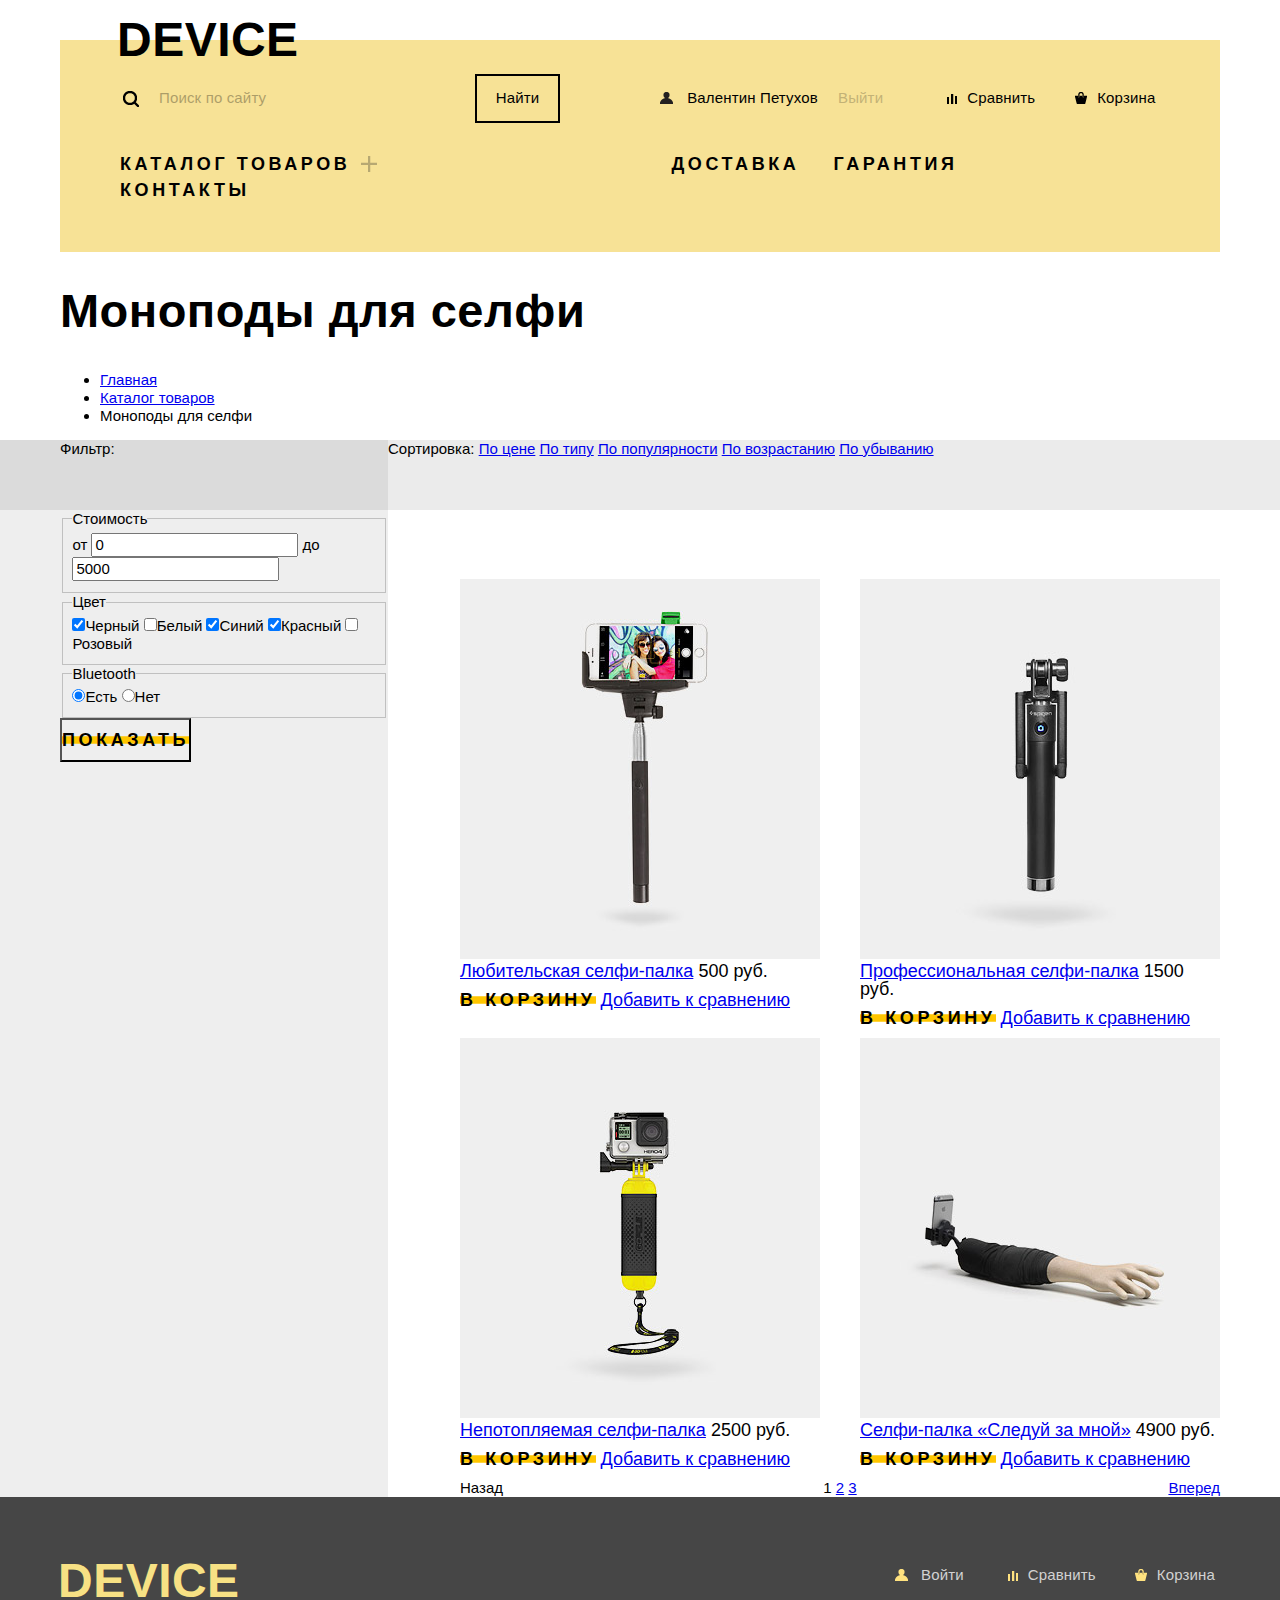
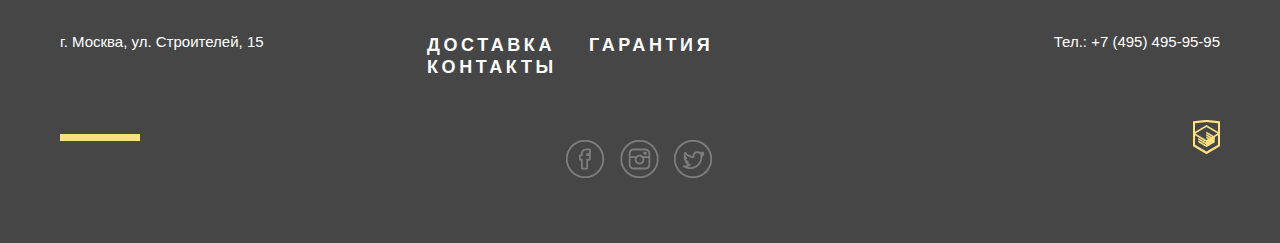
==== commit 444284d6: "Add content and footer  styles" ====
--- a/catalog.html
+++ b/catalog.html
@@ -9,24 +9,19 @@
 	<body>
 		<header class="main-header container">
 			<div class="header-container">
-				<a class="header-logo" href="index.html">Device</a>
+				<a class="header-logo header-logo-link" href="index.html">Device</a>
 				<div class="top-bar clearfix">
 					<form class="search-form" action="#" method="post">
 						<input class="search-field" type="search" name="search" placeholder="Поиск по сайту">
 						<button class="search-btn" type="submit">Найти</button>
 					</form>
-					<ul class="user-menu">
-						<li class="login"><a href="#">Войти</a></li>
-						<li class="compare"><a href="#">Сравнить</a></li>
-						<li class="cart"><a href="#">Корзина</a></li>
-					</ul>
-					<ul class="user-menu authorized">
-						<li class="profile"><a href="#">Валентин Петухов</a></li>
-						<li class="logout"><a href="#">Выйти</a></li>
-						<li class="compare"><a href="#">Сравнить</a></li>
-						<li class="cart"><a href="#">Корзина</a></li>
-					</ul>
-				</div>	
+					<div class="user-menu">
+						<a class="profile" href="#">Валентин Петухов</a>
+						<a class="logout" href="#">Выйти</a>
+						<a class="compare" href="#">Сравнить</a>
+						<a class="cart" href="#">Корзина</a>
+					</div>
+				</div>		
 				<nav>
 					<ul class="content-menu">
 						<li class="catalog-link first-level">
@@ -34,7 +29,7 @@
 							<div class="drop-down-menu">
 								<ul class="drop-down-list">
 									<li class="second-level"><a href="#">Виртуальная реальность</a></li>
-									<li class="second-level"><a href="#">Моноподы для селфи</a></li>
+									<li class="second-level"><a href="catalog.html">Моноподы для селфи</a></li>
 									<li class="second-level"><a href="#">Экшн-камеры</a></li>
 								</ul>
 								<ul class="drop-down-list">
@@ -171,7 +166,7 @@
 		<footer class="main-footer">
 			<div class="container clearfix">
 				<div class="left-block">	
-					<a class="footer-logo" href="#">Device</a>
+					<a class="footer-logo footer-logo-link" href="index.html">Device</a>
 					<p class="company-adress">г. Москва, ул. Строителей, 15</p>
 				</div>
 				<div class="middle-block">
@@ -187,13 +182,13 @@
 					</div>
 				</div>
 				<div class="right-block">
-					<div class="user-links">
-						<a class="login yellow" href="#">Войти</a>
-						<a class="compare yellow" href="#">Сравнить</a>
-						<a class="cart yellow" href="#">Корзина</a>
+					<div class="footer-user-menu">
+						<a class="footer-login" href="#">Войти</a>
+						<a class="footer-compare" href="#">Сравнить</a>
+						<a class="footer-cart" href="#">Корзина</a>
 					</div>
-					<a class="phone-number" href="tel:+74954959595">Тел.: +7 (495) 495-95-95</a>
-					<a class="copyright" href="https://htmlacademy.ru/">HTML Academy</a>
+					<a class="footer-phone-number" href="tel:+74954959595" title="Позвонить">Тел.: +7 (495) 495-95-95</a>
+					<a class="footer-copyright" href="https://htmlacademy.ru/">HTML Academy</a>
 				</div>
 			</div>
 		</footer>
--- a/css/style.css
+++ b/css/style.css
@@ -10,6 +10,7 @@
 	font-family: "Gilroy", "Arial", sans-serif;
 	font-size: 47px;
 	font-weight: 700;
+	letter-spacing: 0.01em;
 	line-height: 56px;
 }
 
@@ -37,48 +38,32 @@
 
 .btn {
 	display: inline-block;
-	padding: 10px 0 9px 0;
+	padding: 9px 0;
 	font-family: "Gilroy", "Arial", sans-serif;
 	font-size: 18px;
 	font-weight: 700;
-	line-height: 27px;
+	line-height: 22px;
 	text-transform: uppercase;
 	text-decoration: none;
 	text-align: center;
 	letter-spacing: 0.2em;
 	color: #000000;
-	background: -webkit-linear-gradient(transparent 39%, #f0c52e 39%, #f0c52e 59%, transparent 59%) center / 100%;
-	-webkit-transition: background-size 0.2s ease-out;
+	background: url("../img/btn.png") repeat-x center / 1px;
+	transition: background-size 0.3s ease-in;
 }
 
 .btn:hover {
-	background-size: 600%;
-	-webkit-transition: background-size 0.1s ease-in;
+	background-size: 10px;
 }
 
 .btn:active {
 	color: #bd9b24;
 }
 
-
-
-/* HEADER */
-
-
-
-.main-header {
-	background-image: -webkit-linear-gradient(#ffffff 40px, #f7e296 0%);
-	background-image: linear-gradient(#ffffff 40px, #f7e296 0%);
-}
-
-.header-container {
-	padding: 11px 60px 47px 60px;
-}
-
-.header-logo {
+.header-logo,
+.footer-logo {
 	display: block;
 	width: 164px;
-	margin-bottom: 5px;
 	font-family: "Gilroy", "Arial", sans-serif;
 	font-size: 48px;
 	font-weight: 700;
@@ -86,7 +71,45 @@
 	letter-spacing: 0.01em;
 	text-transform: uppercase;
 	text-decoration: none;
+	cursor: default;
+}
+
+
+
+
+/* HEADER */
+
+
+
+.main-header {
+	background-image: linear-gradient(#ffffff 40px, #f7e296 0%);
+}
+
+.header-container {
+	padding: 11px 55px 47px 60px;
+}
+
+.header-logo {
+	margin-bottom: 5px;
+	margin-left: -3px;
 	color: #000000;
+}
+
+.header-logo-link:hover {
+	color: #464646;
+	cursor: pointer;
+}
+
+.header-logo-link:active {
+	color: #666666;
+}
+
+.main-header a:not(.header-logo-link):hover {
+	opacity: 0.6;
+}
+
+.main-header a:not(.header-logo-link):active {
+	opacity: 0.3;
 }
 
 .search-form {
@@ -150,105 +173,78 @@
 }
 
 .user-menu {
-	display: none;
 	float: right;
 	width: 500px;
-	margin: 0;
-	padding: 0;
-	list-style: none;
+	margin-right: 5px;
+	padding: 15px 0;
 	font-size: 0;
 }
 
-.user-menu.authorized {
-	display: block;
-}
-
-.user-menu li {
+.user-menu a {
 	display: inline-block;
 	vertical-align: top;
-	padding: 15px 0;
-	position: relative;
-}
-
-.user-menu a {
+	position: relative;
 	font-size: 15px;
 	letter-spacing: 0.01em;
 	text-decoration: none;
 	color: #000000;
 }
 
-.main-header a:not(.header-logo):hover {
-	opacity: 0.6;
-}
-
-.main-header a:not(.header-logo):active {
-	opacity: 0.3;
-}
-
 .login {
 	margin-right: 218px;
-}
-
-.login a {
 	padding-left: 26px;
 }
 
 .profile {
+	margin-right: 10px;
+	padding-left: 17px;
 	width: 151px;
-	margin-right: 26px;
 	text-align: center;
 	word-wrap: break-word;
 }
 
-.profile a {
-	padding-left: 26px;
-}
-
-.login a::before,
-.profile a::before {
-	content: "";
-	position: absolute;
-	top: 18px;
+.login::before,
+.profile::before,
+.footer-login::before {
+	content: "";
+	position: absolute;
+	top: 3px;
 	left: 0;
 	width: 13px;
 	height: 12px;
 	background: url("../img/small-icons.png") no-repeat -5px -343px;
 }
 
-.logout {
-	margin-right: 65px;
-}
-
-.logout a {
+.user-menu .logout {
+	margin-right: 64px;
 	color: #c3b276;
 }
 
 .compare {
 	margin-right: 40px;
-}
-
-.compare a {
 	padding-left: 20px;
 }
 
-.compare a::before {
-	content: "";
-	position: absolute;
-	top: 20px;
+.compare::before,
+.footer-compare::before {
+	content: "";
+	position: absolute;
+	top: 5px;
 	left: 0;
 	width: 10px;
 	height: 10px;
 	background: url("../img/small-icons.png") no-repeat -5px -263px;
 }
 
-.cart a {
+.cart {
 	padding-left: 22px;
 }
 
-.cart a::before {
-	content: "";
-	position: absolute;
-	top: 18px;
+.cart::before,
+.footer-cart::before {
+	content: "";
+	position: absolute;
+	top: 3px;
 	left: 0;
 	width: 12px;
 	height: 12px;
@@ -256,7 +252,7 @@
 }
 
 .top-bar {
-	margin-bottom: 25px;
+	margin-bottom: 30px;
 }
 
 .content-menu,
@@ -307,7 +303,8 @@
 }
 
 .catalog-link:hover .drop-down-menu {
-	display: block;
+	visibility: visible;
+	opacity: 1;
 }
 
 .delivery-link {
@@ -315,11 +312,11 @@
 }
 
 .warranty-link {
-	margin-right: 104px;	
+	margin-right: 109px;	
 }
 
 .drop-down-menu {
-	display: none;
+	visibility: hidden;
 	position: absolute;
 	top: 21px;
 	left: -60px;
@@ -328,6 +325,10 @@
 	padding: 32px 53px 37px 60px;
 	background-color: #f7e296;
 	z-index: 10;
+	opacity: 0;
+	transition: 
+		visibility 0.5s ease-out,
+		opacity 0.5s ease-out;
 }
 
 .drop-down-list {
@@ -357,7 +358,6 @@
 
 .promo {
 	margin-bottom: 95px;
-	background-image: -webkit-linear-gradient(#f7e296 113px, #ffffff 0%);
 	background-image: linear-gradient(#f7e296 113px, #ffffff 0%);
 }
 
@@ -387,7 +387,7 @@
 	float: left;
 	width: 560px;
 	box-sizing: border-box;
-	font-size: 0;
+	line-height: 0;
 }
 
 .stick {
@@ -406,7 +406,7 @@
 
 .slider-controls {
 	position: absolute;
-	bottom: 159px;
+	bottom: 151px;
 	right: 61px;
 	font-size: 0;
 	z-index: 9;
@@ -445,31 +445,80 @@
 	transform: translate(-2320px);
 }
 
-.slide-promo {
+.slide-content {
+	position: relative;
 	float: right;
 	box-sizing: border-box;
 	width: 560px;
-	padding: 79px 60px 0 0;
-}
-
-.slide-promo h3,
-.slide-promo p {
-	padding: 0;
+	padding: 79px 50px 0 0;
+}
+
+.slide-content::before {
+	content: "";
+	position: absolute;
+	top: 37px;
+	width: 100px;
+	height: 7px;
+	background-color: #ffffff;
+}
+
+.slide-content::after {
+	position: absolute;
+	font-family: "Gilroy", "Arial", sans-serif;
+	font-size: 179px;
+	font-weight: 700;
+	letter-spacing: 0.01em;
+	color: #ffffff;
+	z-index: -1
+}
+
+.content-stick::after {
+	content: "01";
+	top: 67px;
+	right: 46px;
+}
+
+.content-band::after {
+	content: "02";
+	top: 67px;
+	right: 48px;
+}
+
+.content-copter::after {
+	content: "03";
+	top: 67px;
+	right: 47px;
+}
+
+.slide-content h3 {
 	margin: 0;
-}
-
-.slide-promo h3 {
-	margin-right: 110px;
+	margin-right: 111px;
 	margin-bottom: 19px;
-}
-
-.slide-promo .copter-title {
-	margin-right: 0;
-}
-
-.slide-promo p {
+	letter-spacing: 0.01em;
+}
+
+.content-copter h3 {
+	margin-right: 0px;
+}
+
+.slide-content p {
+	margin: 0;
+	margin-bottom: 43px;
 	line-height: 30px;
-	margin-bottom: 43px;
+	letter-spacing: 0.01em;
+	color: #464646;
+}
+
+.content-stick p {
+	margin-right: 20px;
+}
+
+.content-band p {
+	margin-right: 50px;
+}
+
+.content-copter p {
+	margin-right: 30px;
 }
 
 .slide-btn {
@@ -484,7 +533,7 @@
 .features-text {
 	display: inline-block;
 	vertical-align: top;
-	margin-right: 80px;
+	margin-right: 77px;
 }
 
 .features-text:nth-child(3) {
@@ -493,14 +542,17 @@
 
 .features-text b {
 	display: block;
-	margin-bottom: 12px;
+	margin-bottom: 11px;
 	font-family: "Gilroy", "Arilal", sans-serif;
 	font-size: 36px;
-	color: #000000;
+	line-height: 43px;
+	letter-spacing: 0.01em;
 }
 
 .features-text span {
 	font-size: 13px;
+	letter-spacing: 0.01em;
+	line-height: 16px;
 }
 
 
@@ -510,7 +562,7 @@
 
 
 .categories {
-	margin-bottom: 85px;
+	margin-bottom: 84px;
 }
 
 .categories-wrapper {
@@ -522,27 +574,19 @@
 	vertical-align: top;
 	width: 160px;
 	margin-right: 40px;
-	font-family: "Gilroy", "Arial", sans-serif;
-	font-size: 18px;
-	font-weight: 700;
 	text-decoration: none;
-	color: #000000;
 }
 
 .category-item:nth-child(6n+6) {
 	margin-right: 0;
-}
-
-.category-item p {
-	margin: 0;
-	margin-right: 35px;
 }
 
 .category-image {
 	background-color: #f7e296;
 	width: 160px;
 	height: 160px;
-	margin-bottom: 35px;
+	margin-bottom: 34px;
+	transition: background-color 0.2s ease-in;
 }
 
 .category-item:hover .category-image {
@@ -554,6 +598,17 @@
 	opacity: 0.3;
 }
 
+.category-item p {
+	margin: 0;
+	margin-right: 34px;
+	font-family: "Gilroy", "Arial", sans-serif;
+	font-size: 18px;
+	font-weight: 700;
+	line-height: 22px;
+	letter-spacing: 0.01em;
+	color: #000000;
+}
+
 
 
 /* SERVICES */
@@ -562,7 +617,6 @@
 
 .services {
 	margin-bottom: 94px;
-	background-image: -webkit-linear-gradient(#ffffff 100px, #e5e5e5 0%);
 	background-image: linear-gradient(#ffffff 100px, #e5e5e5 0%);
 }
 
@@ -575,7 +629,7 @@
 .tab-slider {
 	position: relative;
 	padding-top: 59px;
-	padding-bottom: 116px;
+	padding-bottom: 133px;
 }
 
 .tab-slider input {
@@ -615,19 +669,17 @@
 	background: url("../img/credit.png") no-repeat 534px 0;
 }
 
-.tab-slide h3,
+.tab-slide h3 {
+	margin: 0;
+	margin-bottom: 27px;
+	letter-spacing: 0.01em;
+}
+
 .tab-slide p {
 	margin: 0;
-}
-
-.tab-slide h3 {
-	margin-bottom: 27px;
-	letter-spacing: 0.02em;
-}
-
-.tab-slide p {
 	line-height: 30px;
-	letter-spacing: 0.02em;
+	letter-spacing: 0.01em;
+	color: #464646;
 }
 
 .tab-controls {
@@ -642,23 +694,24 @@
 	position: relative;
 	display: block;
 	margin-bottom: 24px;
-	padding: 10px 0 9px 0;
+	box-sizing: border-box;
+	padding: 9px 0 9px 5px;
 	width: 160px;
 	font-family: "Gilroy", "Arial", sans-serif;
 	font-size: 18px;
 	font-weight: 700;
 	text-transform: uppercase;
 	text-align: center;
+	line-height: 22px;
 	letter-spacing: 0.2em;
 	color: #000000;
-	background: -webkit-linear-gradient(transparent 39%, #f0c52e 39%, #f0c52e 59%, transparent 59%) center / 100%;
-	-webkit-transition: background-size 0.2s ease-out;
+	background: url("../img/btn.png") repeat-x center / 1px;
+	transition: background-size 0.3s ease-in;
 	z-index: 1;
 }
 
 .tab-controls label:hover {
-	background-size: 600%;
-	-webkit-transition: background-size 0.1s ease-in;
+	background-size: 10px;
 }
 
 .tab-controls label:last-child {
@@ -737,6 +790,7 @@
 
 .brand-logo img {
 	opacity: 0;
+	transition: opacity 0.2s linear;
 }
 
 .brand-logo img:hover {
@@ -745,24 +799,88 @@
 
 
 
-/* ABOUT COMPANY */
-
-
+/* INFORMATION */
+
+
+
+.information {
+	padding: 39px 0 82px 0;
+}
+
+.information h2 {
+	position: relative;
+	margin: 0;
+	margin-bottom: 39px;
+}
+
+.information h2::before {
+	content: "";
+	position: absolute;
+	top: -48px;
+	width: 80px;
+	height: 7px;
+	background-color: #000000;
+}
+
+.information p {
+	margin: 0;
+	margin-bottom: 30px;
+	color: #464646;
+	line-height: 30px;
+}
+
+.information .btn {
+	width: 260px;	
+}
 
 .about-company {
 	float: left;
-	width: 460px;
-}
-
-
-
-/* COMPANY-CONTACTS */
-
-
+	width: 475px;
+}
+
+.transport-companies {
+	margin-top: 76px;
+	margin-bottom: 65px;
+	padding: 0;
+	font-family: "Gilroy", "Arial", sans-serif;
+	font-size: 16px;
+	font-weight: 700;
+	line-height: 19px;
+	list-style: none;
+}
+
+.transport-companies li {
+	position: relative;
+	margin-bottom: 21px;
+	padding-left: 36px;
+}
+
+.transport-companies li::before {
+	content: "";
+	position: absolute;
+	top: 5px;
+	left: 0;
+	width: 4px;
+	height: 4px;
+	border: 3px solid #b2b2b2;
+	border-radius: 50%;
+}
 
 .company-contacts {
 	float: right;
 	width: 560px;
+}
+
+.map {
+	margin-top: 39px;
+	margin-bottom: 69px;
+	width: 560px;
+	height: 222px;
+}
+
+.map img {
+	width: 560px;
+	height: 222px;
 }
 
 
@@ -864,21 +982,217 @@
 
 
 .main-footer {
+	padding-bottom: 50px;
 	background-color: #464646;
+	color: #ffffff;
 }
 
 .left-block {
 	float: left;
 	width: 260px;
-	margin-right: 100px;
+	margin-right: 107px;
+	padding-top: 55px;
+	padding-bottom: 90px;
+	position: relative;
+}
+
+.left-block::after {
+	content: "";
+	position: absolute;
+	bottom: 0;
+	left: 0;
+	width: 80px;
+	height: 7px;
+	background-color: #f7e184;
+}
+
+.left-block p {
+	margin: 0;
+}
+
+.footer-logo {
+	margin-left: -2px;
+	margin-bottom: 23px;
+	color: #f7e184;
+}
+
+.footer-logo-link:hover {
+	color: #f0c52e;
+	cursor: pointer;
+}
+
+.footer-logo-link:active {
+	opacity: 0.3;
 }
 
 .middle-block {
 	float: left;
+	padding-top: 137px;
 	width: 440px;
+	font-size: 0;
+}
+
+.footer-service-links {
+	margin-bottom: 62px;
+}
+
+.footer-service-links a {
+	display: inline-block;
+	vertical-align: top;
+	margin-right: 34px;
+	font-family: "Gilroy", "Arial", sans-serif;
+	font-size: 18px;
+	font-weight: 700;
+	line-height: 22px;
+	letter-spacing: 0.2em;
+	text-decoration: none;
+	text-transform: uppercase;
+	color: #ffffff;
+}
+
+.footer-service-links a:nth-child(3n+2) {
+	margin-right: 44px;
+}
+
+.footer-service-links a:nth-child(3n+3) {
+	margin-right: 0;
+}
+
+.footer-service-links a:hover {
+	opacity: 0.6;
+} 
+
+.footer-service-links a:active {
+	opacity: 0.3;
+}
+
+.social-links {
+	margin-left: 139px;
+	width: 147px;
+}
+
+.social-btn {
+	display: inline-block;
+	vertical-align: top;
+	margin-right: 15px;
+	margin-bottom: 15px;
+	width: 39px;
+	height: 38px;
+	background-image: url("../img/small-icons.png");
+	opacity: 0.3;
+}
+
+.social-btn:nth-child(3n+3) {
+	margin-right: 0;
+}
+
+.social-btn:hover {
+	opacity: 0.7;
+}
+.social-btn:active {
+	opacity: 0.1;
+}
+
+.social-btn.fb {
+	background-position: -5px -31px;
+}
+
+.social-btn.inst {
+	background-position: -5px -79px;
+}
+
+.social-btn.tw {
+	background-position: -5px -127px;
 }
 
 .right-block {
 	float: right;
+	padding-top: 69px;
 	width: 325px;
 }
+
+.footer-user-menu {
+	margin-bottom: 49px;
+	font-size: 0;
+}
+
+.footer-user-menu a {
+	position: relative;
+	display: inline-block;
+	vertical-align: top;
+	font-size: 15px;
+	letter-spacing: 0.01em;
+	text-decoration: none;
+	color: #d2d2d2;
+}
+
+.footer-user-menu a:hover {
+	color: #ffffff;
+}
+
+.footer-user-menu a:active {
+	opacity: 0.3;
+}
+
+.footer-login {
+	margin-right: 44px;
+	padding-left: 26px;
+}
+
+.footer-login::before {
+	background: url("../img/small-icons.png") no-repeat -5px -409px;
+}
+
+.footer-login:hover::before {
+	background: url("../img/small-icons.png") no-repeat -5px -387px;
+}
+
+.footer-compare {
+	margin-right: 39px;
+	padding-left: 20px;
+}
+
+.footer-compare::before {
+	background: url("../img/small-icons.png") no-repeat -5px -451px;
+}
+
+.footer-compare:hover::before {
+	background: url("../img/small-icons.png") no-repeat -5px -431px;
+}
+
+.footer-cart {
+	padding-left: 22px;
+}
+
+.footer-cart::before {
+	background: url("../img/small-icons.png") no-repeat -5px -493px;
+}
+
+.footer-cart:hover::before {
+	background: url("../img/small-icons.png") no-repeat -5px -471px;
+}
+
+.footer-phone-number {
+	display: block;
+	text-align: right;
+	text-decoration: none;
+	color: #ffffff;
+}
+
+.footer-copyright {
+	display: block;
+	margin-top: 69px;
+	margin-left: auto;
+	width: 27px;
+	height: 34px;
+	font-size: 0;
+	background: url("../img/small-icons.png") no-repeat -5px -219px;
+}
+
+.footer-copyright:hover {
+	background: url("../img/small-icons.png") no-repeat -5px -175px;
+}
+
+.footer-copyright:active {
+	opacity: 0.3;
+}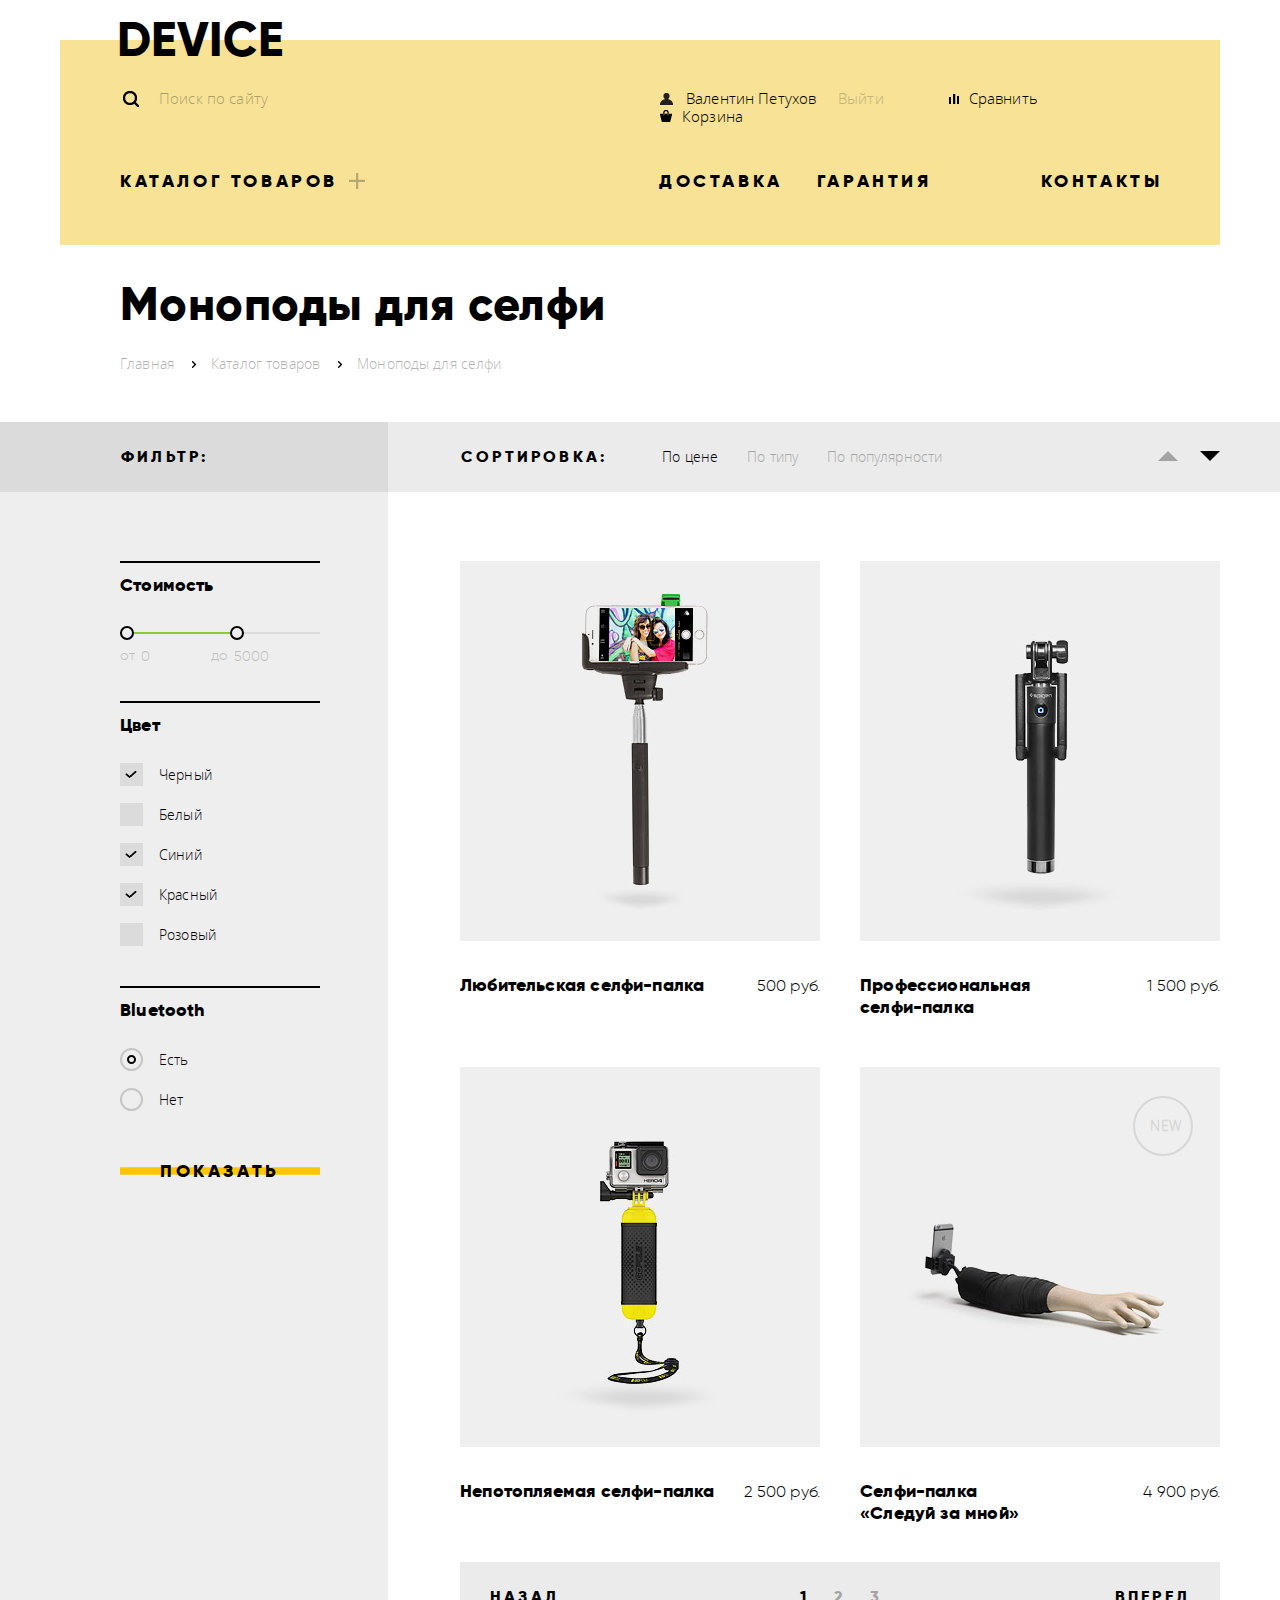
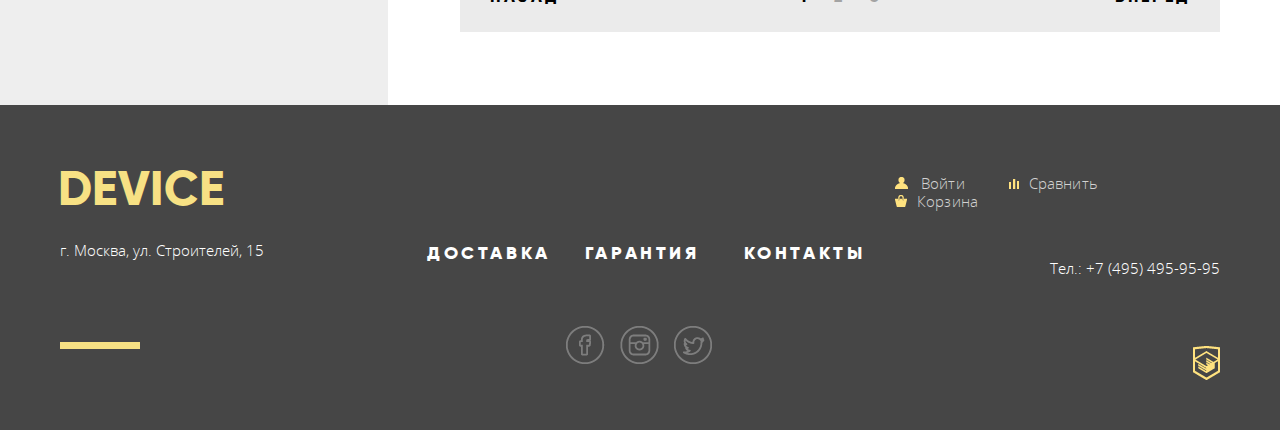
==== commit d64e4c04: "Add catalog styles" ====
--- a/catalog.html
+++ b/catalog.html
@@ -29,7 +29,7 @@
 							<div class="drop-down-menu">
 								<ul class="drop-down-list">
 									<li class="second-level"><a href="#">Виртуальная реальность</a></li>
-									<li class="second-level"><a href="catalog.html">Моноподы для селфи</a></li>
+									<li class="second-level"><a class="active">Моноподы для селфи</a></li>
 									<li class="second-level"><a href="#">Экшн-камеры</a></li>
 								</ul>
 								<ul class="drop-down-list">
@@ -54,17 +54,15 @@
 				<ul class="breadcrumbs">
 					<li><a href="index.html">Главная</a></li>
 					<li><a href="#">Каталог товаров</a></li>
-					<li><span>Моноподы для селфи</span></li>
+					<li><a class="active">Моноподы для селфи</a></li>
 				</ul>
 			</div>
 			<div class="stretch-wrapper">
 				<div class="container clearfix">
 					<div class="filter">
-						<div class="filter-title">
-							<span>Фильтр:</span>
-						</div>
+						<span class="filter-title">Фильтр:</span>
 						<form class="filter-form" action="#" method="post">
-							<fieldset>
+							<fieldset class="filter-section">
 								<legend>Стоимость</legend>
 								<div class="price-controls">
 									<div class="scale"></div>
@@ -73,39 +71,67 @@
 									<div class="max-toggle"></div>
 								</div>
 								<div class="price-range">
-									<span>от</span>
-									<input type="text" name="price-min" value="0">
-									<span>до</span>
-									<input type="text" name="price-max" value="5000">
+									<label for="price-min">от</label>
+									<input id="price-min" type="text" name="price-min" value="0">
+									<label for="price-max">до</label>
+									<input id="price-max" type="text" name="price-max" value="5000">
 								</div>
 							</fieldset>
-							<fieldset>
+							<fieldset class="filter-section">
 								<legend>Цвет</legend>
-								<label><input type="checkbox" name="color" value="black" checked>Черный</label>
-								<label><input type="checkbox" name="color" value="white">Белый</label>
-								<label><input type="checkbox" name="color" value="blue" checked>Синий</label>
-								<label><input type="checkbox" name="color" value="red" checked>Красный</label>
-								<label><input type="checkbox" name="color" value="pink">Розовый</label>
+								<label class="filter-checkbox">
+									<input type="checkbox" name="color" value="black" checked>
+									<span></span>
+									Черный
+								</label>
+								<label class="filter-checkbox">
+									<input type="checkbox" name="color" value="white">
+									<span></span>
+									Белый
+								</label>
+								<label class="filter-checkbox">
+									<input type="checkbox" name="color" value="blue" checked>
+									<span></span>
+									Синий
+								</label>
+								<label class="filter-checkbox">
+									<input type="checkbox" name="color" value="red" checked>
+									<span></span>
+									Красный
+									</label>
+								<label class="filter-checkbox">
+									<input type="checkbox" name="color" value="pink">
+									<span></span>
+									Розовый
+								</label>
 							</fieldset>
-							<fieldset>
+							<fieldset class="filter-section">
 								<legend>Bluetooth</legend>
-								<label><input type="radio" name="bluetooth-toggle" checked>Есть</label>
-								<label><input type="radio" name="bluetooth-toggle">Нет</label>
+								<label class="filter-radio">
+									<input type="radio" name="bluetooth-toggle" checked>
+									<span></span>
+									Есть
+								</label>
+								<label class="filter-radio">
+									<input type="radio" name="bluetooth-toggle">
+									<span></span>
+									Нет
+								</label>
 							</fieldset>
-							<button class="btn" type="submit">Показать</button>
+							<button class="filter-btn btn" type="submit">Показать</button>
 						</form>
 					</div>
 					<div class="catalog-content">
 						<div class="catalog-sort">
 							<span>Сортировка:</span>
-							<a class="sort-option active" href="#">По цене</a>
+							<a class="sort-option active">По цене</a>
 							<a class="sort-option" href="#">По типу</a>
 							<a class="sort-option" href="#">По популярности</a>
 							<a class="sort-up" href="#">По возрастанию</a>
-							<a class="sort-down active-arrow" href="#">По убыванию</a>
+							<a class="sort-down active">По убыванию</a>
 						</div>
 						<div class="catalog-items">
-							<div class="catalog-item">
+							<div class="catalog-item clearfix">
 								<div class="item-image">
 									<img src="img/catalog-item-1.jpg" width="360" height="380" alt="Фото товара">
 								</div>
@@ -115,46 +141,50 @@
 									<a class="to-cart btn" href="#">В корзину</a>
 									<a class="to-compare" href="#">Добавить к сравнению</a>
 								</div>
-							</div>
-							<div class="catalog-item">
+								<div class="item-overlay"></div>
+							</div>
+							<div class="catalog-item clearfix">
 								<div class="item-image">
 									<img src="img/catalog-item-2.jpg" width="360" height="380" alt="Фото товара">
 								</div>
-								<a href="#">Профессиональная селфи-палка</a>
-								<span>1500 руб.</span>
-								<div class="add-buttons">
-									<a class="to-cart btn" href="#">В корзину</a>
-									<a class="to-compare" href="#">Добавить к сравнению</a>
-								</div>
-							</div>
-							<div class="catalog-item">
+								<a href="#">Профессиональная<br> селфи-палка</a>
+								<span>1 500 руб.</span>
+								<div class="add-buttons">
+									<a class="to-cart btn" href="#">В корзину</a>
+									<a class="to-compare" href="#">Добавить к сравнению</a>
+								</div>
+								<div class="item-overlay"></div>
+							</div>
+							<div class="catalog-item clearfix">
 								<div class="item-image">
 									<img src="img/catalog-item-3.jpg" width="360" height="380" alt="Фото товара">
 								</div>
 								<a href="#">Непотопляемая селфи-палка</a>
-								<span>2500 руб.</span>
-								<div class="add-buttons">
-									<a class="to-cart btn" href="#">В корзину</a>
-									<a class="to-compare" href="#">Добавить к сравнению</a>
-								</div>
-							</div>
-							<div class="catalog-item new">
+								<span>2 500 руб.</span>
+								<div class="add-buttons">
+									<a class="to-cart btn" href="#">В корзину</a>
+									<a class="to-compare" href="#">Добавить к сравнению</a>
+								</div>
+								<div class="item-overlay"></div>
+							</div>
+							<div class="catalog-item clearfix new">
 								<div class="item-image">
 									<img src="img/catalog-item-4.jpg" width="360" height="380" alt="Фото товара">
 								</div>
-								<a href="#">Селфи-палка «Следуй за мной»</a>
-								<span>4900 руб.</span>
-								<div class="add-buttons">
-									<a class="to-cart btn" href="#">В корзину</a>
-									<a class="to-compare" href="#">Добавить к сравнению</a>
-								</div>
+								<a href="#">Селфи-палка<br> «Следуй за мной»</a>
+								<span>4 900 руб.</span>
+								<div class="add-buttons">
+									<a class="to-cart btn" href="#">В корзину</a>
+									<a class="to-compare" href="#">Добавить к сравнению</a>
+								</div>
+								<div class="item-overlay"></div>
 							</div>
 						</div>
 						<div class="pagination clearfix">
-							<span class="prev">Назад</span>
+							<a class="prev active">Назад</a>
 							<a class="next" href="#">Вперед</a>
 							<div class="page-numbers">
-								<span>1</span>
+								<a class="active">1</a>
 								<a href="#">2</a>
 								<a href="#">3</a>
 							</div>
--- a/css/style.css
+++ b/css/style.css
@@ -1,7 +1,49 @@
+@font-face {
+	font-family: "Gilroy";
+	src: 
+		url("../fonts/gilroyextrabold.woff") format("woff"),
+		url("../fonts/gilroyextrabold.woff2") format("woff2");
+	font-weight: bold;
+	font-style: normal;
+}
+
+@font-face {
+	font-family: "Gilroy";
+	src: 
+		url("../fonts/gilroylight.woff") format("woff"),
+		url("../fonts/gilroylight.woff2") format("woff2");
+	font-weight: normal;
+	font-style: normal;
+}
+
+@font-face {
+	font-family: "Open Sans";
+	src : 
+		url("../fonts/opensans.woff") format("woff"),
+		url("../fonts/opensans.woff2") format("woff2");
+	font-weight: normal;
+	font-style: normal;
+}
+
+@font-face {
+	font-family: "Open Sans";
+	src : 
+		url("../fonts/opensanslight.woff") format("woff"),
+		url("../fonts/opensanslight.woff2") format("woff2");
+	font-weight: lighter;
+	font-style: normal;
+}
+
+
+
+/* GLOBAL */
+
+
+
 body {
 	font-family: "Open Sans", "Arial", sans-serif;
 	font-size: 15px;
-	font-weight: 300;
+	font-weight: lighter;
 	line-height: 18px;
 	color: #000000;
 }
@@ -9,7 +51,7 @@
 h1, h2, h3 {
 	font-family: "Gilroy", "Arial", sans-serif;
 	font-size: 47px;
-	font-weight: 700;
+	font-weight: bold;
 	letter-spacing: 0.01em;
 	line-height: 56px;
 }
@@ -41,7 +83,7 @@
 	padding: 9px 0;
 	font-family: "Gilroy", "Arial", sans-serif;
 	font-size: 18px;
-	font-weight: 700;
+	font-weight: bold;
 	line-height: 22px;
 	text-transform: uppercase;
 	text-decoration: none;
@@ -49,7 +91,7 @@
 	letter-spacing: 0.2em;
 	color: #000000;
 	background: url("../img/btn.png") repeat-x center / 1px;
-	transition: background-size 0.3s ease-in;
+	transition: background-size 0.4s ease-out;
 }
 
 .btn:hover {
@@ -66,7 +108,7 @@
 	width: 164px;
 	font-family: "Gilroy", "Arial", sans-serif;
 	font-size: 48px;
-	font-weight: 700;
+	font-weight: bold;
 	line-height: 58px;
 	letter-spacing: 0.01em;
 	text-transform: uppercase;
@@ -74,6 +116,10 @@
 	cursor: default;
 }
 
+* img {
+	width: 100%;
+	height: auto;
+}
 
 
 
@@ -82,16 +128,15 @@
 
 
 .main-header {
-	background-image: linear-gradient(#ffffff 40px, #f7e296 0%);
+	background-image: linear-gradient(#ffffff 40px, #f7e296 0);
 }
 
 .header-container {
-	padding: 11px 55px 47px 60px;
+	padding: 11px 48px 49px 60px;
 }
 
 .header-logo {
-	margin-bottom: 5px;
-	margin-left: -3px;
+	margin: 0 0 5px -3px ;
 	color: #000000;
 }
 
@@ -104,11 +149,11 @@
 	color: #666666;
 }
 
-.main-header a:not(.header-logo-link):hover {
+.main-header a:not(.header-logo-link):not(.header-logo):not(.active):hover {
 	opacity: 0.6;
 }
 
-.main-header a:not(.header-logo-link):active {
+.main-header a:not(.header-logo-link):not(.header-logo):not(.active):active {
 	opacity: 0.3;
 }
 
@@ -130,8 +175,10 @@
 }
 
 .search-field {
-	width: 355px;
-	padding: 15px 39px 14px 39px;
+	margin-left: 39px;
+	padding: 15px 39px 15px 0; 
+	width: 316px;
+	box-sizing: border-box;
 	border: none;
 	font-size: 15px;
 	letter-spacing: 0.01em;
@@ -150,17 +197,35 @@
 .search-field:focus {
 	outline: none;
 	opacity: 1;
-	border-bottom: 2px solid #000000;
+}
+
+.search-field:focus + .search-btn {
+	visibility: visible;
+	opacity: 1;
 }
 
 .search-btn {
+	padding: 13px 0 14px 0;
 	width: 85px;
-	padding: 13px 0 14px 0;
 	border: 2px solid #000000;
+	font-size: 15px;
+	letter-spacing: 0.01em;
 	background-color: transparent;
-	font-size: 15px;
-	letter-spacing: 0.01em;
-	word-wrap: break-word;
+	visibility: hidden;
+	opacity: 0;
+	transition: 
+		visibility 0.5s linear,
+		opacity 0.5s linear;
+}
+
+.search-btn::before{
+	content: "";
+	position: absolute;
+	bottom: 0;
+	left: 0;
+	width: 356px;
+	height: 2px;
+	background-color: #000000 ;
 }
 
 .search-btn:hover {
@@ -174,33 +239,29 @@
 
 .user-menu {
 	float: right;
+	margin-right: 12px;
+	padding: 15px 0;
 	width: 500px;
-	margin-right: 5px;
-	padding: 15px 0;
-	font-size: 0;
 }
 
 .user-menu a {
+	position: relative;
+	letter-spacing: 0.01em;
+	text-decoration: none;
+	color: #000000;
+}
+
+.login {
+	margin-right: 214px;
+	padding-left: 26px;
+}
+
+.profile {
 	display: inline-block;
 	vertical-align: top;
-	position: relative;
-	font-size: 15px;
-	letter-spacing: 0.01em;
-	text-decoration: none;
-	color: #000000;
-}
-
-.login {
-	margin-right: 218px;
+	margin-right: 16px;
 	padding-left: 26px;
-}
-
-.profile {
-	margin-right: 10px;
-	padding-left: 17px;
-	width: 151px;
-	text-align: center;
-	word-wrap: break-word;
+	width: 132px;
 }
 
 .login::before,
@@ -208,7 +269,7 @@
 .footer-login::before {
 	content: "";
 	position: absolute;
-	top: 3px;
+	top: 4px;
 	left: 0;
 	width: 13px;
 	height: 12px;
@@ -216,12 +277,12 @@
 }
 
 .user-menu .logout {
-	margin-right: 64px;
+	margin-right: 61px;
 	color: #c3b276;
 }
 
 .compare {
-	margin-right: 40px;
+	margin-right: 36px;
 	padding-left: 20px;
 }
 
@@ -229,7 +290,7 @@
 .footer-compare::before {
 	content: "";
 	position: absolute;
-	top: 5px;
+	top: 6px;
 	left: 0;
 	width: 10px;
 	height: 10px;
@@ -244,7 +305,7 @@
 .footer-cart::before {
 	content: "";
 	position: absolute;
-	top: 3px;
+	top: 4px;
 	left: 0;
 	width: 12px;
 	height: 12px;
@@ -272,7 +333,7 @@
 .first-level > a {
 	font-family: "Gilroy", "Arial", sans-serif;
 	font-size: 18px;
-	font-weight: 700;
+	font-weight: bold;
 	line-height: 22px;
 	text-transform: uppercase;
 	text-decoration: none;
@@ -288,7 +349,7 @@
 	margin-right: 294px;
 }
 
-.catalog-link a {
+.catalog-link > a {
 	padding-right: 27px;
 }
 
@@ -320,9 +381,9 @@
 	position: absolute;
 	top: 21px;
 	left: -60px;
+	padding: 32px 53px 37px 60px;
 	box-sizing: border-box;
 	width: 1160px;
-	padding: 32px 53px 37px 60px;
 	background-color: #f7e296;
 	z-index: 10;
 	opacity: 0;
@@ -332,7 +393,7 @@
 }
 
 .drop-down-list {
-	margin-right: 32px;
+	margin-right: 59px;
 }
 
 .drop-down-list:nth-child(5n+5) {
@@ -358,12 +419,11 @@
 
 .promo {
 	margin-bottom: 95px;
-	background-image: linear-gradient(#f7e296 113px, #ffffff 0%);
+	background-image: linear-gradient(#f7e296 111px, #ffffff 0%);
 }
 
 .slider {
 	position: relative;
-	padding-top: 2px;
 }
 
 .slider input {
@@ -394,14 +454,27 @@
 	padding-left: 90px;
 }
 
+.stick img {
+	width: 384px;
+	height: 486px;
+}
+
 .band {
-	padding-top: 12px;
-	padding-left: 116px;
+	padding: 12px 0 0 116px;
+}
+
+.band img {
+	width: 345px;
+	height: 485px;
 }
 
 .copter {
-	padding-top: 65px;
-	padding-left: 31px;
+	padding: 65px 0 0 31px;
+}
+
+.copter img {
+	width: 526px;
+	height: 334px;
 }
 
 .slider-controls {
@@ -416,9 +489,8 @@
 	display: inline-block;
 	vertical-align: top;
 	margin-right: 23px;
-	box-sizing: border-box;
-	width: 10px;
-	height: 10px;
+	width: 4px;
+	height: 4px;
 	border: 3px solid #000000;
 	border-radius: 50%;
 	opacity: 0.3;
@@ -449,8 +521,8 @@
 	position: relative;
 	float: right;
 	box-sizing: border-box;
+	padding: 79px 50px 0 0;
 	width: 560px;
-	padding: 79px 50px 0 0;
 }
 
 .slide-content::before {
@@ -464,9 +536,10 @@
 
 .slide-content::after {
 	position: absolute;
+	top: 67px;
 	font-family: "Gilroy", "Arial", sans-serif;
 	font-size: 179px;
-	font-weight: 700;
+	font-weight: bold;
 	letter-spacing: 0.01em;
 	color: #ffffff;
 	z-index: -1
@@ -474,26 +547,21 @@
 
 .content-stick::after {
 	content: "01";
-	top: 67px;
 	right: 46px;
 }
 
 .content-band::after {
 	content: "02";
-	top: 67px;
 	right: 48px;
 }
 
 .content-copter::after {
 	content: "03";
-	top: 67px;
 	right: 47px;
 }
 
 .slide-content h3 {
-	margin: 0;
-	margin-right: 111px;
-	margin-bottom: 19px;
+	margin: 0 111px 19px 0;
 	letter-spacing: 0.01em;
 }
 
@@ -503,7 +571,7 @@
 
 .slide-content p {
 	margin: 0;
-	margin-bottom: 43px;
+	margin-top: 9px;
 	line-height: 30px;
 	letter-spacing: 0.01em;
 	color: #464646;
@@ -523,7 +591,7 @@
 
 .slide-btn {
 	width: 220px;
-	margin-bottom: 53px;
+	margin: 43px 0 53px 0;
 }
 
 .slide-features {
@@ -536,7 +604,7 @@
 	margin-right: 77px;
 }
 
-.features-text:nth-child(3) {
+.features-text:nth-child(3n+3) {
 	margin-right: 0;
 }
 
@@ -551,8 +619,8 @@
 
 .features-text span {
 	font-size: 13px;
-	letter-spacing: 0.01em;
 	line-height: 16px;
+	letter-spacing: 0.01em;
 }
 
 
@@ -572,8 +640,8 @@
 .category-item {
 	display: inline-block;
 	vertical-align: top;
+	margin-right: 40px;
 	width: 160px;
-	margin-right: 40px;
 	text-decoration: none;
 }
 
@@ -582,10 +650,10 @@
 }
 
 .category-image {
-	background-color: #f7e296;
+	margin-bottom: 34px;
 	width: 160px;
 	height: 160px;
-	margin-bottom: 34px;
+	background-color: #f7e296;
 	transition: background-color 0.2s ease-in;
 }
 
@@ -603,7 +671,7 @@
 	margin-right: 34px;
 	font-family: "Gilroy", "Arial", sans-serif;
 	font-size: 18px;
-	font-weight: 700;
+	font-weight: bold;
 	line-height: 22px;
 	letter-spacing: 0.01em;
 	color: #000000;
@@ -617,19 +685,18 @@
 
 .services {
 	margin-bottom: 94px;
-	background-image: linear-gradient(#ffffff 100px, #e5e5e5 0%);
+	background-image: linear-gradient(#ffffff 100px, #e5e5e5 0);
 }
 
 .overflow-wrapper-tab {
-	overflow: hidden;
 	float: right;
 	width: 760px;
+	overflow: hidden;
 }
 
 .tab-slider {
 	position: relative;
-	padding-top: 59px;
-	padding-bottom: 133px;
+	padding: 59px 0 133px 0;
 }
 
 .tab-slider input {
@@ -639,8 +706,8 @@
 .tab-slider::before {
 	content: "";
 	position: absolute;
-	left: 317px;
 	top: 0;
+	left: 277px;
 	width: 7px;
 	height: 319px;
 	background-color: #000000;
@@ -652,8 +719,8 @@
 
 .tab-slide {
 	float: left;
+	padding-top: 10px;
 	width: 760px;
-	padding-top: 10px;
 	min-height: 186px;
 }
 
@@ -677,6 +744,7 @@
 
 .tab-slide p {
 	margin: 0;
+	margin-top: 13px;
 	line-height: 30px;
 	letter-spacing: 0.01em;
 	color: #464646;
@@ -694,12 +762,13 @@
 	position: relative;
 	display: block;
 	margin-bottom: 24px;
+	padding: 9px 0 9px 5px;
 	box-sizing: border-box;
-	padding: 9px 0 9px 5px;
 	width: 160px;
+	min-height: 40px;
 	font-family: "Gilroy", "Arial", sans-serif;
 	font-size: 18px;
-	font-weight: 700;
+	font-weight: bold;
 	text-transform: uppercase;
 	text-align: center;
 	line-height: 22px;
@@ -721,21 +790,31 @@
 #tab-1:checked ~ .tab-controls label:nth-child(1),
 #tab-2:checked ~ .tab-controls label:nth-child(2),
 #tab-3:checked ~ .tab-controls label:nth-child(3) {
-	color: #f7e184;
 	background-image: none;
 	background-color: #000000;
+	color: #f7e184;
+}
+
+.tab-controls label:nth-child(1)::after,
+.tab-controls label:nth-child(2)::after,
+.tab-controls label:nth-child(3)::after {
+	content: "";
+	top: 0px;
+	position: absolute;
+	width: 200px;
+	height: 40px;
+	background-color: #000000;
+	z-index: -1;
+	opacity: 0;
+	transform: translate(-500px);
+	transition: transform 0.3s linear;
 }
 
 #tab-1:checked ~ .tab-controls label:nth-child(1)::after,
 #tab-2:checked ~ .tab-controls label:nth-child(2)::after,
 #tab-3:checked ~ .tab-controls label:nth-child(3)::after {
-	content: "";
-	position: absolute;
-	width: 280px;
-	height: 40px;
-	top: 0px;
-	background-color: #000000;
-	z-index: -1;
+	opacity: 1;
+	transform: translateX(0);
 }
 
 #tab-1:checked ~ .overflow-wrapper-tab .tab-slides {
@@ -747,6 +826,7 @@
 #tab-3:checked ~ .overflow-wrapper-tab .tab-slides {
 	transform: translate(-1520px);
 }
+
 
 
 /* BRANDS */
@@ -804,16 +884,15 @@
 
 
 .information {
-	padding: 39px 0 82px 0;
+	padding-bottom: 82px;
 }
 
 .information h2 {
 	position: relative;
-	margin: 0;
-	margin-bottom: 39px;
-}
-
-.information h2::before {
+	margin: 39px 0 39px 0;
+}
+
+.information h2::before {	
 	content: "";
 	position: absolute;
 	top: -48px;
@@ -839,12 +918,11 @@
 }
 
 .transport-companies {
-	margin-top: 76px;
-	margin-bottom: 65px;
+	margin: 76px 0 65px 0;
 	padding: 0;
 	font-family: "Gilroy", "Arial", sans-serif;
 	font-size: 16px;
-	font-weight: 700;
+	font-weight: bold;
 	line-height: 19px;
 	list-style: none;
 }
@@ -872,8 +950,7 @@
 }
 
 .map {
-	margin-top: 39px;
-	margin-bottom: 69px;
+	margin: 39px 0 69px 0;
 	width: 560px;
 	height: 222px;
 }
@@ -895,28 +972,68 @@
 
 .stretch-wrapper::before {
 	content: "";
+	position: absolute;
 	width: 100%;
 	height: 70px;
-	position: absolute;
-	background-image: -webkit-linear-gradient(left, #dbdbdb 50%, #ebebeb 50%);
-	background-image: linear-gradient(left, #dbdbdb 50%, #ebebeb 50%);
+	background-image: linear-gradient(90deg, #dbdbdb 50%, #ebebeb 50%);
 	z-index: -1;
 }
 
 .stretch-wrapper::after {
 	content: "";
+	position: absolute;
+	top: 70px;
 	width: 100%;
 	height: 100%;
-	position: absolute;
-	top: 70px;
-	background-image: -webkit-linear-gradient(left, #eeeeee 50%, #ffffff 50%);
-	background-image: linear-gradient(left, #eeeeee 50%, #ffffff 50%);
+	background-image: linear-gradient(90deg, #eeeeee 50%, #ffffff 50%);
 	z-index: -1;
 }
 
 .stretch-wrapper .container {
-	background-image: -webkit-linear-gradient(left, #eeeeee 368px, #ffffff 0%);
-	background-image: linear-gradient(left, #eeeeee 368px, #ffffff 0%);
+	background-image: linear-gradient(90deg, #eeeeee 368px, #ffffff 0);
+}
+
+.inner-page-title h1 {
+	margin: 31px 0 22px 60px ;
+}
+
+.breadcrumbs {
+	margin: 0 0 50px 60px;
+	padding: 0;
+	list-style: none;	
+}
+
+.breadcrumbs li {
+	position: relative;
+	display: inline;
+	margin-right: 33px;
+}
+
+.breadcrumbs li:not(:first-child)::before {
+	content: "";
+	position: absolute;
+	top: 8px;
+	left: -19px;
+	width: 4px;
+	height: 7px;
+	background: url("../img/small-icons.png") no-repeat -5px -309px;
+}
+
+.breadcrumbs a {
+	font-size: 14px;
+	line-height: 17px;
+	text-decoration: none;
+	letter-spacing: 0.01em;
+	color: #000000;
+	opacity: 0.3;
+}
+
+.breadcrumbs a:not(.active):hover {
+	opacity: 0.6;
+}
+
+.breadcrumbs a:not(.active):active {
+	opacity: 0.1;
 }
 
 .filter {
@@ -924,41 +1041,420 @@
 	width: 328px;
 }
 
+.filter-form {
+	box-sizing: border-box;
+	padding: 69px 68px 0 60px;
+}
+
 .filter-title {
+	display: block;
+	padding: 25px 0 26px 61px;
+	font-family: "Gilroy", "Arial", sans-serif;
+	font-size: 16px;
+	font-weight: bold;
+	text-transform: uppercase;
+	letter-spacing: 0.2em;
+	line-height: 19px;
 	background-color: #dbdbdb;
-	min-height: 70px;
+}
+
+.filter-section {
+	margin: 0;
+	padding: 0;
+	border: none;
+}
+
+.filter-section legend::before {
+	content: "";
+	position: absolute;
+	top: 0;
+	width: 100%;
+	height: 2px;
+	background-color: #000000;
+}
+
+.filter-section legend {
+	position: relative;
+	margin-bottom: 33px;
+	padding-top: 15px;
+	width: 100%;
+	font-family: "Gilroy", "Arial", sans-serif;
+	font-size: 18px;
+	font-weight: bold;
+	letter-spacing: 0.01em;
+}
+
+.price-controls {
+	position: relative;
+	margin: 5px 0 13px 0;
+}
+
+.scale {
+	width: 100%;
+	height: 2px;
+	background-color: #dbdbdb;
+}
+
+.filled-scale {
+	position: absolute;
+	top: 0;
+	width: 62%;
+	height: 2px;
+	background-color: #91c92f;
+}
+
+.min-toggle,
+.max-toggle {
+	position: absolute;
+	top: -6px;
+	box-sizing: border-box;
+	width: 14px;
+	height: 14px;
+	border: 2px solid #000000;
+	border-radius: 50%;
+	background-color: #eeeeee;
+}
+
+.min-toggle {
+	left: 0;
+}
+
+.max-toggle {
+	right: 38%;
+}
+
+.min-toggle:active,
+.max-toggle:active {
+	border: 3px solid #ffffff;
+	background-color: #7eae29;
+	box-shadow: 0 3px 4px -1px rgba(0, 0, 0, 0.75);
+}
+
+.min-toggle:hover,
+.max-toggle:hover {
+	cursor: pointer;
+}
+
+.price-range {
+	margin-bottom: 32px;
+	font-size: 0;
+}
+
+.price-range label,
+.price-range input[type="text"] {
+	font-family: "Gilroy", "Arial", sans-serif;
+	font-size: 14px;
+	line-height: 16px;
+	color: #000000;
+	opacity: 0.2;	
+}
+
+.price-range label {
+	margin-right: 4px;
+}
+
+.price-range input[type="text"] {
+	display: inline-block;
+	vertical-align: top;
+	margin-right: 22px;
+	box-sizing: border-box;
+	max-width: 50px;
+	border: none;
+	background-color: transparent;
+}
+
+.filter-section input[type="checkbox"],
+.filter-section input[type="radio"] {
+	display: none;
+}
+
+.filter-checkbox,
+.filter-radio {
+	position: relative;
+	display: block;
+	margin-bottom: 24px;
+	padding-left: 39px;
+	font-size: 14px;
+	line-height: 16px;
+	letter-spacing: 0.01em;
+	cursor: pointer;
+}
+
+.filter-checkbox:last-child {
+	margin-bottom: 43px;
+}
+
+.filter-checkbox span {
+	position: absolute;
+	top: -4px;
+	left: 0;
+	width: 23px;
+	height: 23px;
+	background-color: #dbdbdb;
+}
+
+.filter-checkbox:hover span {
+	background-color: #cecece;
+}
+
+.filter-checkbox:active span {
+	background-color: #c4c4c4;
+}
+
+.filter-checkbox input[type="checkbox"]:checked + span::before {
+	content: "";
+	position: absolute;
+	top: 8px;
+	left: 5px;
+	width: 12px;
+	height: 7px;
+	background: url("../img/small-icons.png") no-repeat -5px -326px;
+}
+
+.filter-radio span {
+	position: absolute;
+	top: -4px;
+	left: 0;
+	box-sizing: border-box;
+	width: 23px;
+	height: 23px;
+	border-radius: 50%;
+	border: 2px solid #c6c6c6;
+}
+
+.filter-radio:hover span {
+	border-color: #bcbcbc;
+}
+
+.filter-radio:active span {
+	border-color: #acacac;
+}
+
+.filter-radio input[type="radio"]:checked + span::before {
+	content: "";
+	position: absolute;
+	top: 5px;
+	left: 5px;
+	box-sizing: border-box;
+	width: 9px;
+	height: 9px;
+	border-radius: 50%;
+	border: 2px solid #000000;
+}
+
+.filter-btn {
+	margin-top: 19px;
+	width: 200px;
+	border: none;
+	cursor: pointer;
 }
 
 .catalog-content {
 	float: right;
+	padding-bottom: 73px;
 	width: 832px;
 }
 
 .catalog-sort {
+	position: relative;
+	padding: 25px 0 26px 73px;
 	background-color: #ebebeb;
-	min-height: 70px;
+}
+
+.catalog-sort span {
+	margin-right: 51px;
+	font-family: "Gilroy", "Arial", sans-serif;
+	font-size: 16px;
+	font-weight: bold;
+	text-transform: uppercase;
+	letter-spacing: 0.2em;
+	line-height: 19px;
+}
+
+.catalog-sort a {
+	font-size: 14px;
+	line-height: 16px;
+	letter-spacing: 0.01em;
+	text-decoration: none;
+	color: #000000;
+	opacity: 0.3;
+}
+
+.catalog-sort a:hover {
+	opacity: 0.6;
+}
+
+.catalog-sort a.active {
+	opacity: 1;
+}
+
+.sort-option {
+	margin-right: 25px;
+}
+
+.catalog-sort .sort-down,
+.catalog-sort .sort-up {
+	width: 0;
+	height: 0;
+	font-size: 0;
+}
+
+.sort-up {
+	position: absolute;
+	top: 29px;
+	right: 42px;
+	border-left: 10px solid transparent;
+	border-right: 10px solid transparent;
+	border-bottom: 10px solid #000000;
+}
+
+.sort-down {
+	position: absolute;
+	top: 29px;
+	right: 0;
+	border-left: 10px solid transparent;
+	border-right: 10px solid transparent;
+	border-top: 10px solid #000000;
 }
 
 .catalog-items {
-	margin-top: 69px;
-	margin-left: 72px;
+	margin: 69px 0 0 72px;
 	font-size: 0;
 }
 
 .catalog-item {
+	position: relative;
 	display: inline-block;
 	vertical-align: top;
+	margin: 0 40px 49px 0;
 	width: 360px;
-	margin-right: 40px;
-	font-size: 18px;
 }
 
 .catalog-item:nth-child(2n+2) {
 	margin-right: 0;
 }
 
+.catalog-item:nth-child(n+3) {
+	margin-bottom: 0;
+}
+
+.catalog-item > a {
+	float: left;
+	width: 260px;
+	font-family: "Gilroy", "Arial", sans-serif;
+	font-size: 18px;
+	font-weight: bold;
+	letter-spacing: 0.01em;
+	line-height: 22px;
+	text-decoration: none;
+	color: #000000;
+}
+
+.catalog-item span {
+	float: right;
+	margin-top: 2px;
+	width: 100px;
+	font-family: "Gilroy", "Arial", sans-serif;
+	font-size: 16px;
+	line-height: 19px;
+	letter-spacing: 0.01em;
+	text-align: right;
+}
+
+.item-image {
+	margin-bottom: 33px;
+	width: 360px;
+	height: 380px;
+}
+
+.add-buttons {
+	position: absolute;
+	top: 0;
+	left: 0;
+	box-sizing: border-box;
+	padding: 170px 80px 0 80px;
+	width: 360px;
+	height: 380px;
+	z-index: 40;
+	text-align: center;
+	opacity: 0;
+	transition: opacity 0.5s 0.2s ease-out;
+}
+
+.add-buttons:hover {
+	opacity: 1;
+}
+
+.to-cart {
+	display: block;
+	width: 200px;
+	margin-bottom: 15px;
+}
+
+.to-compare {
+	font-size: 13px;
+	letter-spacing: 0.01em;
+	text-decoration: none;
+	color: #000000;
+	opacity: 0.5;
+}
+
+.to-compare:hover {
+	opacity: 1;
+}
+
+.to-compare:active {
+	opacity: 0.2;
+}
+
+.item-overlay {
+	position: absolute;
+	top: 0;
+	left: 0;
+	width: 360px;
+	height: 380px;
+	background-color: #eeeeee;
+	opacity: 0;
+	z-index: 30;
+	transition: opacity 0.4s ease-out;
+}
+
+.add-buttons:hover ~ .item-overlay {
+	opacity: 0.7;
+}
+
+.catalog-item.new::after {
+	content: "new";
+	position: absolute;
+	top: 29px;
+	right: 27px;
+	box-sizing: border-box;
+	width: 60px;
+	height: 60px;
+	border-radius: 50%;
+	border: 2px solid #d7d7d7;
+}
+
+.catalog-item.new::before {
+	content: "NEW";
+	position: absolute;
+	top: 50px;
+	right: 38px;
+	font-size: 14px;
+	font-weight: bold;
+	letter-spacing: 0.05em;
+	color: #d7d7d7;
+}
+
 .pagination {
-	margin-left: 72px;
+	margin: 38px 0 0 72px;
+	font-family: "Gilroy", "Arial", sans-serif;
+	font-size: 16px;
+	font-weight: bold;
+	text-transform: uppercase;
+	letter-spacing: 0.2em;
+	line-height: 19px;
+	background-color: #ebebeb;
 }
 
 .pagination .prev {
@@ -969,10 +1465,44 @@
 	float: right;
 }
 
+.pagination .prev,
+.pagination .next {
+	padding: 25px 30px 26px 30px;
+	text-decoration: none;
+	color: #000000;
+}
+
+.pagination .prev:not(.active):hover,
+.pagination .next:not(.active):hover {
+	background-color: #d9d9d9;
+}
+
+.pagination .prev:not(.active):active,
+.pagination .next:not(.active):active {
+	color: #ababab;
+}
+
 .page-numbers {
+	margin-left: 150px;
+	padding: 25px 10px 26px 10px;
+	box-sizing: border-box;
 	width: 480px;
-	margin: 0 auto;
 	text-align: center;
+}
+
+.page-numbers a {
+	text-decoration: none;
+	color: #000000;
+	margin-right: 17px;
+	opacity: 0.3;
+}
+
+.page-numbers a:hover {
+	opacity: 0.7;
+}
+
+.page-numbers a.active {
+	opacity: 1;
 }
 
 
@@ -988,12 +1518,11 @@
 }
 
 .left-block {
+	position: relative;
 	float: left;
+	margin-right: 107px;
+	padding: 55px 0 90px 0;
 	width: 260px;
-	margin-right: 107px;
-	padding-top: 55px;
-	padding-bottom: 90px;
-	position: relative;
 }
 
 .left-block::after {
@@ -1011,8 +1540,7 @@
 }
 
 .footer-logo {
-	margin-left: -2px;
-	margin-bottom: 23px;
+	margin: 0 0 23px -2px;
 	color: #f7e184;
 }
 
@@ -1033,16 +1561,14 @@
 }
 
 .footer-service-links {
-	margin-bottom: 62px;
+	margin-bottom: 58px;
 }
 
 .footer-service-links a {
-	display: inline-block;
-	vertical-align: top;
 	margin-right: 34px;
 	font-family: "Gilroy", "Arial", sans-serif;
 	font-size: 18px;
-	font-weight: 700;
+	font-weight: bold;
 	line-height: 22px;
 	letter-spacing: 0.2em;
 	text-decoration: none;
@@ -1074,8 +1600,7 @@
 .social-btn {
 	display: inline-block;
 	vertical-align: top;
-	margin-right: 15px;
-	margin-bottom: 15px;
+	margin: 0 15px 15px 0;
 	width: 39px;
 	height: 38px;
 	background-image: url("../img/small-icons.png");
@@ -1113,14 +1638,10 @@
 
 .footer-user-menu {
 	margin-bottom: 49px;
-	font-size: 0;
 }
 
 .footer-user-menu a {
 	position: relative;
-	display: inline-block;
-	vertical-align: top;
-	font-size: 15px;
 	letter-spacing: 0.01em;
 	text-decoration: none;
 	color: #d2d2d2;
@@ -1135,7 +1656,7 @@
 }
 
 .footer-login {
-	margin-right: 44px;
+	margin-right: 40px;
 	padding-left: 26px;
 }
 
@@ -1148,7 +1669,7 @@
 }
 
 .footer-compare {
-	margin-right: 39px;
+	margin-right: 36px;
 	padding-left: 20px;
 }
 
@@ -1181,8 +1702,7 @@
 
 .footer-copyright {
 	display: block;
-	margin-top: 69px;
-	margin-left: auto;
+	margin: 69px 0 0 auto;
 	width: 27px;
 	height: 34px;
 	font-size: 0;
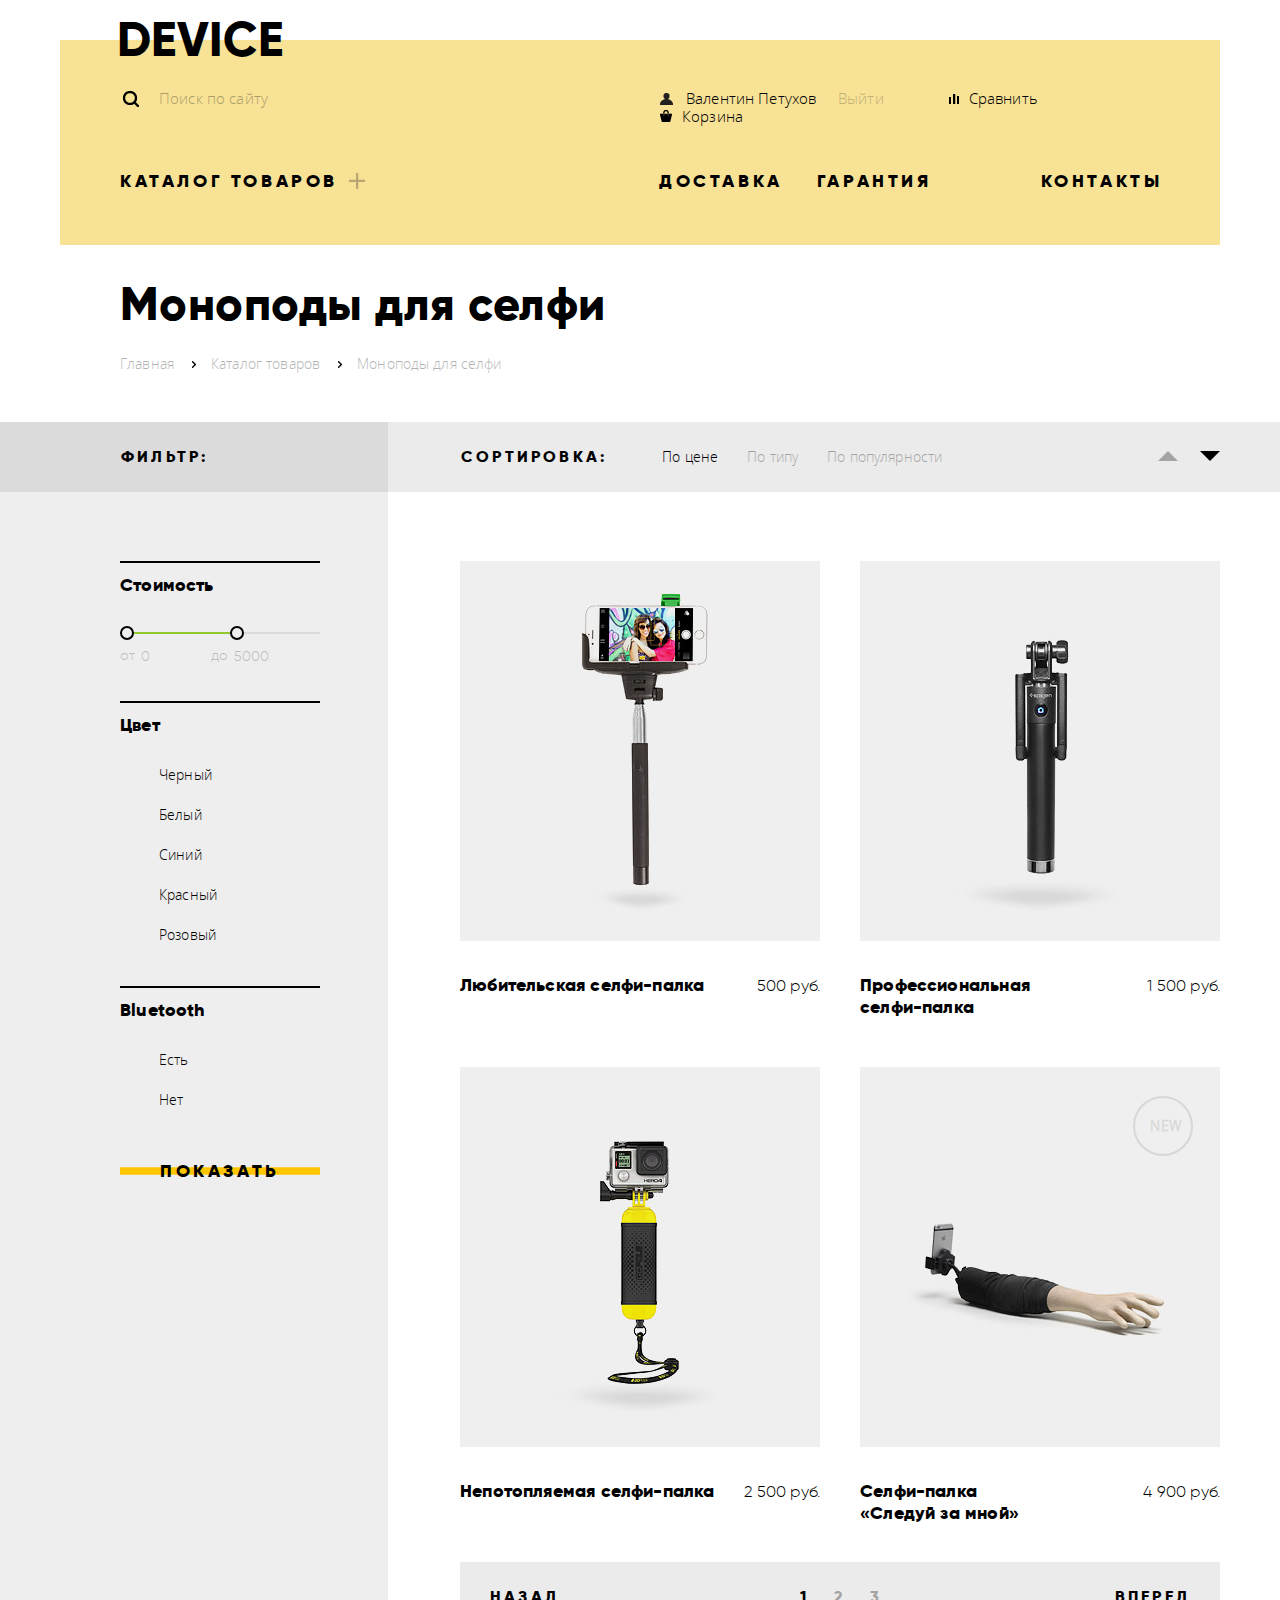
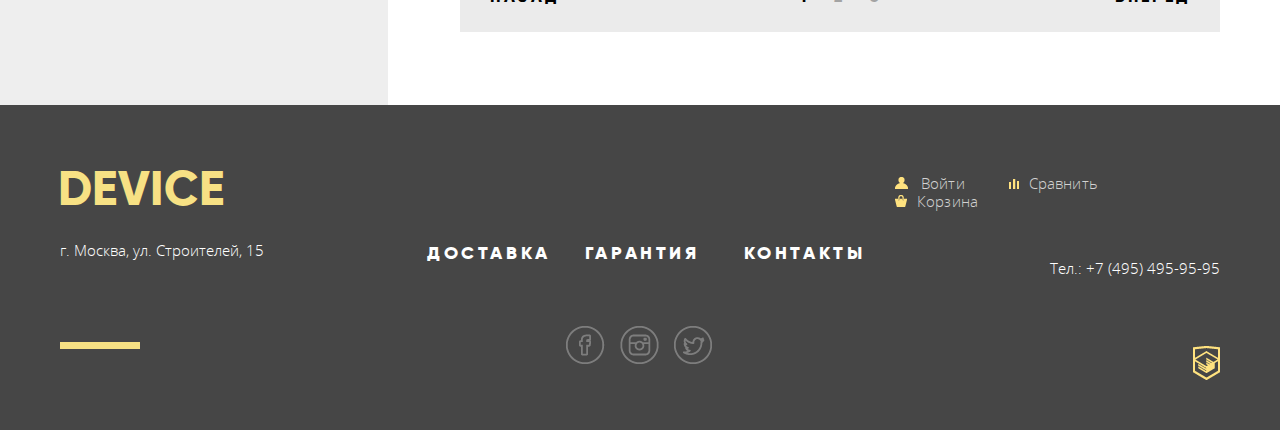
==== commit 878a85be: "Fix filter" ====
--- a/catalog.html
+++ b/catalog.html
@@ -60,7 +60,7 @@
 			<div class="stretch-wrapper">
 				<div class="container clearfix">
 					<div class="filter">
-						<span class="filter-title">Фильтр:</span>
+						<div class="filter-title">Фильтр:</div>
 						<form class="filter-form" action="#" method="post">
 							<fieldset class="filter-section">
 								<legend>Стоимость</legend>
@@ -79,44 +79,23 @@
 							</fieldset>
 							<fieldset class="filter-section">
 								<legend>Цвет</legend>
-								<label class="filter-checkbox">
-									<input type="checkbox" name="color" value="black" checked>
-									<span></span>
-									Черный
-								</label>
-								<label class="filter-checkbox">
-									<input type="checkbox" name="color" value="white">
-									<span></span>
-									Белый
-								</label>
-								<label class="filter-checkbox">
-									<input type="checkbox" name="color" value="blue" checked>
-									<span></span>
-									Синий
-								</label>
-								<label class="filter-checkbox">
-									<input type="checkbox" name="color" value="red" checked>
-									<span></span>
-									Красный
-									</label>
-								<label class="filter-checkbox">
-									<input type="checkbox" name="color" value="pink">
-									<span></span>
-									Розовый
-								</label>
+								<input id="color-1" type="checkbox" name="color" value="black" checked>
+								<label class="filter-checkbox" for="color-1">Черный</label>
+								<input id="color-2" type="checkbox" name="color" value="white">
+								<label class="filter-checkbox" for="color-2">Белый</label>
+								<input id="color-3" type="checkbox" name="color" value="blue" checked>
+								<label class="filter-checkbox" for="color-3">Синий</label>
+								<input id="color-4" type="checkbox" name="color" value="red" checked>
+								<label class="filter-checkbox" for="color-4">Красный</label>
+								<input id="color-5" type="checkbox" name="color" value="pink">
+								<label class="filter-checkbox" for="color-5">Розовый</label>
 							</fieldset>
 							<fieldset class="filter-section">
 								<legend>Bluetooth</legend>
-								<label class="filter-radio">
-									<input type="radio" name="bluetooth-toggle" checked>
-									<span></span>
-									Есть
-								</label>
-								<label class="filter-radio">
-									<input type="radio" name="bluetooth-toggle">
-									<span></span>
-									Нет
-								</label>
+								<input id="bluetooth-yes" type="radio" name="bluetooth-toggle" checked>
+								<label class="filter-radio" for="bluetooth-yes">Есть</label>
+								<input id="bluetooth-no" type="radio" name="bluetooth-toggle">
+								<label class="filter-radio" for="bluetooth-no">Нет</label>
 							</fieldset>
 							<button class="filter-btn btn" type="submit">Показать</button>
 						</form>
@@ -133,7 +112,7 @@
 						<div class="catalog-items">
 							<div class="catalog-item clearfix">
 								<div class="item-image">
-									<img src="img/catalog-item-1.jpg" width="360" height="380" alt="Фото товара">
+									<img src="img/catalog-item-1.jpg" width="360" height="380" alt="Любительская селфи-палка">
 								</div>
 								<a href="#">Любительская селфи-палка</a>
 								<span>500 руб.</span>
@@ -141,11 +120,10 @@
 									<a class="to-cart btn" href="#">В корзину</a>
 									<a class="to-compare" href="#">Добавить к сравнению</a>
 								</div>
-								<div class="item-overlay"></div>
 							</div>
 							<div class="catalog-item clearfix">
 								<div class="item-image">
-									<img src="img/catalog-item-2.jpg" width="360" height="380" alt="Фото товара">
+									<img src="img/catalog-item-2.jpg" width="360" height="380" alt="Профессиональная селфи-палка">
 								</div>
 								<a href="#">Профессиональная<br> селфи-палка</a>
 								<span>1 500 руб.</span>
@@ -153,11 +131,10 @@
 									<a class="to-cart btn" href="#">В корзину</a>
 									<a class="to-compare" href="#">Добавить к сравнению</a>
 								</div>
-								<div class="item-overlay"></div>
 							</div>
 							<div class="catalog-item clearfix">
 								<div class="item-image">
-									<img src="img/catalog-item-3.jpg" width="360" height="380" alt="Фото товара">
+									<img src="img/catalog-item-3.jpg" width="360" height="380" alt="Непотопляемая селфи-палка">
 								</div>
 								<a href="#">Непотопляемая селфи-палка</a>
 								<span>2 500 руб.</span>
@@ -165,11 +142,10 @@
 									<a class="to-cart btn" href="#">В корзину</a>
 									<a class="to-compare" href="#">Добавить к сравнению</a>
 								</div>
-								<div class="item-overlay"></div>
 							</div>
 							<div class="catalog-item clearfix new">
 								<div class="item-image">
-									<img src="img/catalog-item-4.jpg" width="360" height="380" alt="Фото товара">
+									<img src="img/catalog-item-4.jpg" width="360" height="380" alt="Селфи-палка «Следуй за мной»">
 								</div>
 								<a href="#">Селфи-палка<br> «Следуй за мной»</a>
 								<span>4 900 руб.</span>
@@ -177,7 +153,6 @@
 									<a class="to-cart btn" href="#">В корзину</a>
 									<a class="to-compare" href="#">Добавить к сравнению</a>
 								</div>
-								<div class="item-overlay"></div>
 							</div>
 						</div>
 						<div class="pagination clearfix">
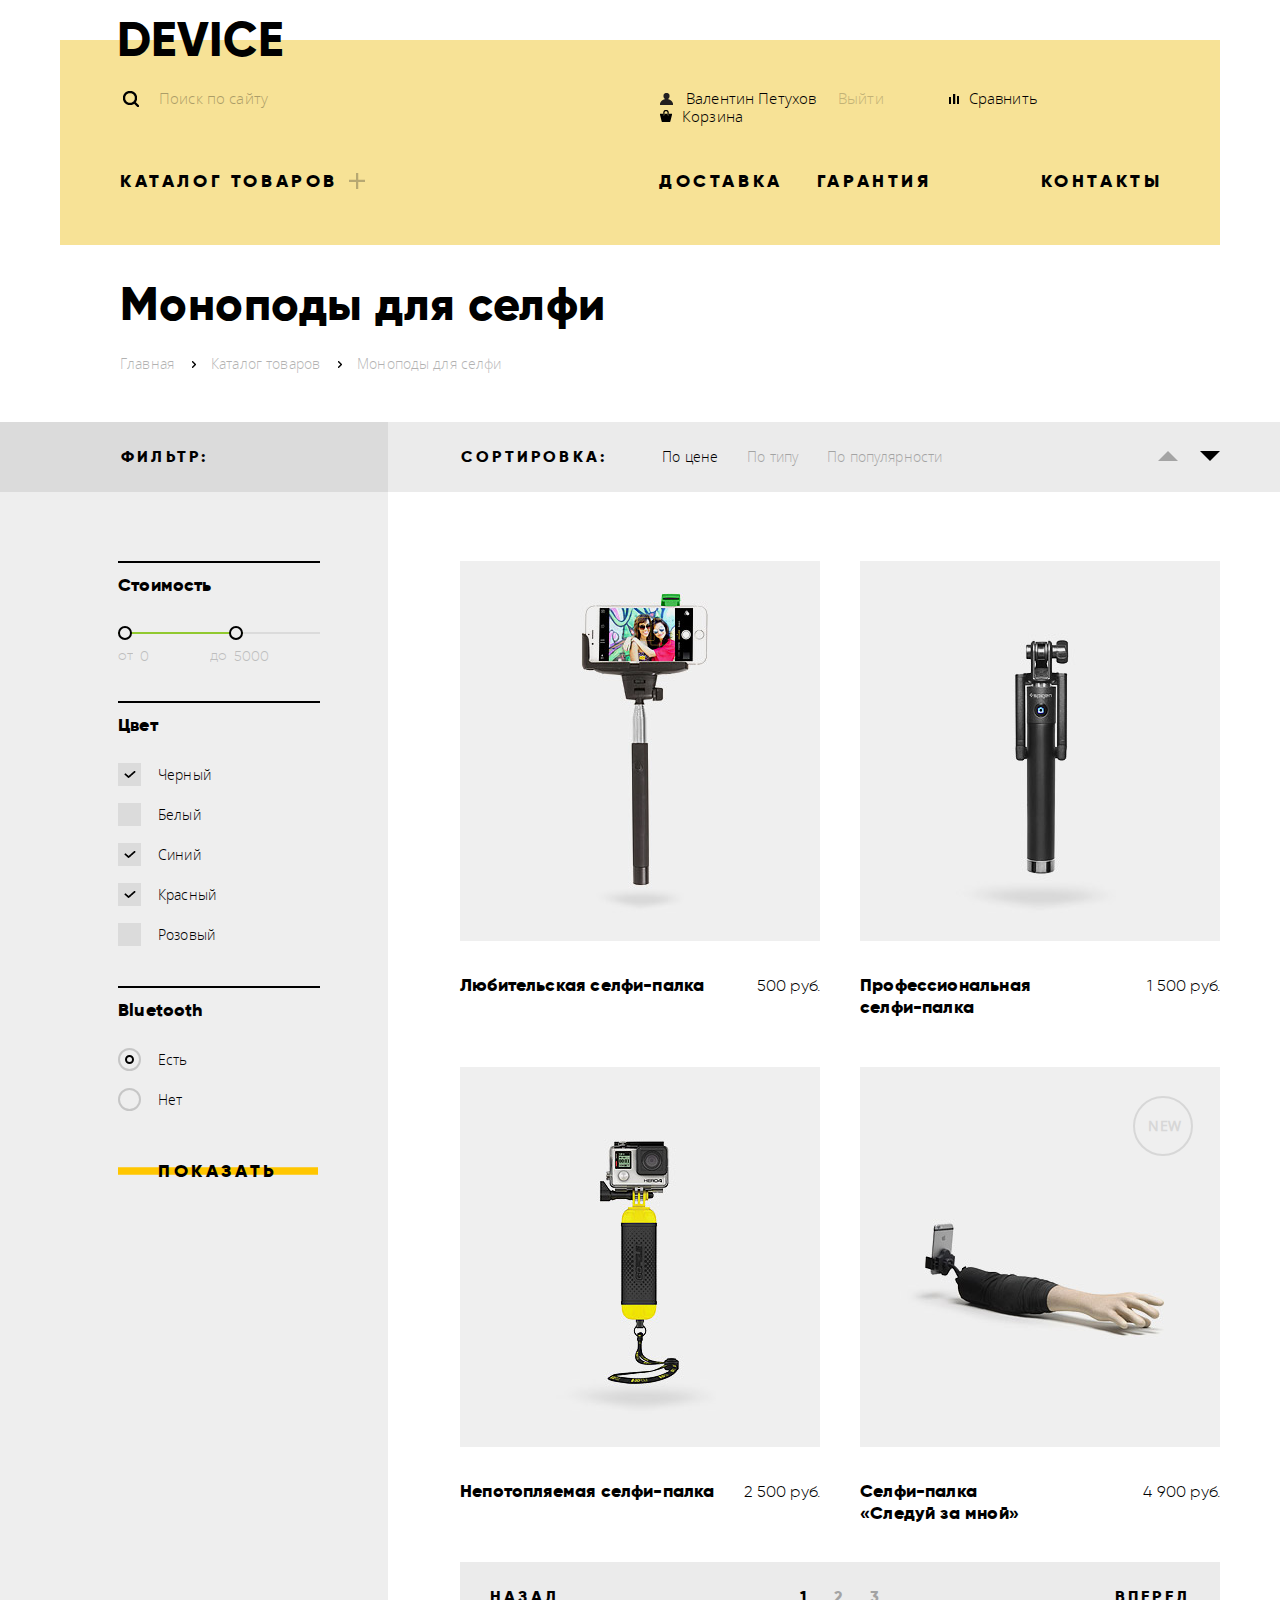
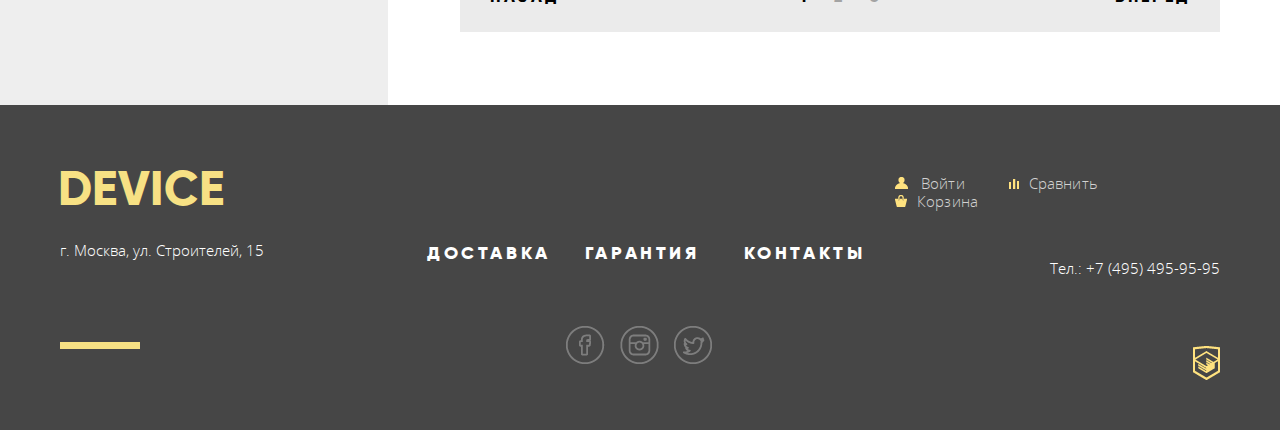
==== commit ec8bfd9d: "optimization" ====
--- a/catalog.html
+++ b/catalog.html
@@ -4,7 +4,7 @@
 		<meta charset="UTF-8">
 		<title>Моноподы для селфи</title>
 		<link href="css/normalize.css" rel="stylesheet">
-		<link href="css/style.css" rel="stylesheet">
+		<link href="css/style.min.css" rel="stylesheet">
 	</head>
 	<body>
 		<header class="main-header container">
--- a/css/style.min.css
+++ b/css/style.min.css
@@ -0,0 +1 @@
+@font-face{font-family:"Gilroy";src:url(../fonts/gilroylight.woff) format("woff"),url(../fonts/gilroylight.woff2) format("woff2");font-weight:400;font-style:normal}@font-face{font-family:"Gilroy";src:url(../fonts/gilroyextrabold.woff) format("woff"),url(../fonts/gilroyextrabold.woff2) format("woff2");font-weight:700;font-style:normal}@font-face{font-family:"Open Sans";src:url(../fonts/opensans.woff) format("woff"),url(../fonts/opensans.woff2) format("woff2");font-weight:400;font-style:normal}@font-face{font-family:"Open Sans";src:url(../fonts/opensanslight.woff) format("woff"),url(../fonts/opensanslight.woff2) format("woff2");font-weight:300;font-style:normal}body{min-width:1240px;font-family:"Open Sans","Arial",sans-serif;font-size:15px;font-weight:300;line-height:18px;color:#000}.btn,.footer-logo,.header-logo,h1,h2,h3{font-family:"Gilroy","Arial",sans-serif;font-weight:700}h1,h2,h3{font-size:47px;letter-spacing:.01em;line-height:56px}h2.hidden{position:absolute;left:0;top:-500px;width:1px;height:1px;overflow:hidden}.container{width:1160px;margin:0 auto;padding:0 40px;background-clip:content-box}.clearfix::after{content:"";display:table;clear:both}.btn,.footer-logo,.header-logo{text-transform:uppercase;text-decoration:none}.btn{vertical-align:top;padding:9px 0;text-align:center;word-wrap:break-word;color:#000;background:url(../img/btn.png) repeat-x center/1px;transition:background-size .4s ease-out;display:inline-block;font-size:18px;line-height:22px;letter-spacing:.2em}.btn:hover{background-size:10px}.btn:active{color:#bd9b24}.footer-logo,.header-logo{display:block;width:164px;font-size:48px;line-height:58px;letter-spacing:.01em;cursor:default}* img{width:100%;height:auto}.main-header{background-image:linear-gradient(#fff 40px,#f7e296 0)}.header-container{padding:11px 48px 49px 60px}.header-logo{margin:0 0 5px -3px;color:#000}.header-logo-link:hover{color:#464646;cursor:pointer}.header-logo-link:active{color:#666}.breadcrumbs a:not(.active):hover,.main-header a:not(.header-logo-link):not(.header-logo):not(.active):hover{opacity:.6}.main-header a:not(.header-logo-link):not(.header-logo):not(.active):active{opacity:.3}.search-form{position:relative;float:left;width:440px;font-size:0}.search-form::before{content:"";position:absolute;top:17px;left:3px;width:16px;height:16px;background:url(../img/small-icons.png) no-repeat -5px -5px}.search-field{margin-left:39px;padding:15px 39px 15px 0;width:316px;box-sizing:border-box;border:none;font-size:15px;letter-spacing:.01em;background-color:transparent;opacity:.3}.search-field::-webkit-input-placeholder{opacity:1}.catalog-sort a:hover,.search-field:hover{opacity:.6}.search-field:focus{outline:none;opacity:1}.search-field:focus+.search-btn{visibility:visible;opacity:1}.search-btn{padding:13px 0 14px;width:85px;border:2px solid #000;font-size:15px;letter-spacing:.01em;background-color:transparent;visibility:hidden;opacity:0;transition:visibility .5s linear,opacity .5s linear}.search-btn::before{content:"";position:absolute;bottom:0;left:0;width:356px;height:2px;background-color:#000}.search-btn:hover{background-color:#000;color:#fff}.find-btn:active{color:#747474}.user-menu{float:right;margin-right:12px;padding:15px 0;width:500px}.first-level>a,.user-menu a{text-decoration:none;color:#000}.user-menu a{position:relative;letter-spacing:.01em}.login,.profile{margin-right:214px;padding-left:26px}.profile{display:inline-block;vertical-align:top;margin-right:16px;width:132px}.footer-login::before,.login::before,.profile::before{content:"";position:absolute;top:4px;left:0;width:13px;height:12px;background:url(../img/small-icons.png) no-repeat -5px -343px}.user-menu .logout{margin-right:61px;color:#c3b276}.compare{margin-right:36px;padding-left:20px}.compare::before,.footer-compare::before{content:"";position:absolute;top:6px;left:0;width:10px;height:10px;background:url(../img/small-icons.png) no-repeat -5px -263px}.cart{padding-left:22px}.cart::before,.footer-cart::before{content:"";position:absolute;top:4px;left:0;width:12px;height:12px;background:url(../img/small-icons.png) no-repeat -5px -365px}.top-bar{margin-bottom:30px}.content-menu{margin:0}.content-menu,.drop-down-list{padding:0;font-size:0;list-style:none}.drop-down-list,.first-level{display:inline-block;vertical-align:top}.first-level>a{font-family:"Gilroy","Arial",sans-serif;font-size:18px;font-weight:700;line-height:22px;text-transform:uppercase;letter-spacing:.2em}.first-level{position:relative}.catalog-link{margin-right:294px}.catalog-link>a{padding-right:27px}.catalog-link>a::after{content:"";position:absolute;top:3px;right:0;width:16px;height:16px;background:url(../img/small-icons.png) no-repeat -5px -283px}.catalog-link:hover .drop-down-menu{visibility:visible;opacity:1}.delivery-link{margin-right:34px}.warranty-link{margin-right:109px}.contacts-link{max-width:125px;word-wrap:break-word}.drop-down-menu{visibility:hidden;position:absolute;top:21px;left:-60px;padding:32px 53px 37px 60px;box-sizing:border-box;width:1160px;background-color:#f7e296;z-index:10;opacity:0;transition:visibility .5s ease-out,opacity .5s ease-out}.drop-down-list{margin:0 59px 0 0}.drop-down-list:nth-child(5n+5){margin-right:0}.second-level a{font-size:15px;letter-spacing:.01em;text-decoration:none;color:#000}.second-level:not(:last-child){margin-bottom:12px}.promo{margin-bottom:95px;background-image:linear-gradient(#f7e296 111px,#fff 0%)}.slider{position:relative}.slider input,.tab-slider input{display:none}.overflow-wrapper{overflow:hidden}.slides{width:300%}.slide{float:left;width:1160px}.slide-image{float:left;width:560px;box-sizing:border-box;line-height:0}.stick{padding-left:90px}.stick img{width:384px;height:486px}.band{padding:12px 0 0 116px}.band img{width:345px;height:485px}.copter{padding:65px 0 0 31px}.copter img{width:526px;height:334px}.slider-controls{position:absolute;bottom:151px;right:61px;font-size:0;z-index:9}.slider-controls label{display:inline-block;vertical-align:top;margin-right:23px;width:4px;height:4px;border:3px solid #000;border-radius:50%;opacity:.3;cursor:pointer}.slider-controls label:hover{opacity:.4}#toggle-1:checked~.slider-controls label:nth-child(1),#toggle-2:checked~.slider-controls label:nth-child(2),#toggle-3:checked~.slider-controls label:nth-child(3){opacity:1}#toggle-1:checked~.overflow-wrapper .slides{transform:translate(0)}#toggle-2:checked~.overflow-wrapper .slides{transform:translate(-1160px)}#toggle-3:checked~.overflow-wrapper .slides{transform:translate(-2320px)}.slide-content{position:relative;float:right;box-sizing:border-box;padding:79px 50px 0 0;width:560px}.slide-content::before{content:"";position:absolute;top:37px;width:100px;height:7px;background-color:#fff}.slide-content::after{position:absolute;top:67px;font-family:"Gilroy","Arial",sans-serif;font-size:179px;font-weight:700;letter-spacing:.01em;color:#fff;z-index:-1}.content-stick::after{content:"01";right:46px}.content-band::after{content:"02";right:48px}.content-copter::after{content:"03";right:47px}.slide-content h3,.slide-content p{margin:0 111px 19px 0;letter-spacing:.01em}.content-copter h3{margin-right:0}.slide-content p{margin:9px 0 0;line-height:30px;color:#464646}.content-stick p{margin-right:20px}.content-band p{margin-right:50px}.content-copter p{margin-right:30px}.slide-btn{width:220px;margin:43px 0 53px}.slide-features{font-size:0}.features-text{display:inline-block;vertical-align:top;margin-right:77px}.brand-logo:nth-child(4n+4),.category-item:nth-child(6n+6),.features-text:nth-child(3n+3){margin-right:0}.features-text b{display:block;margin-bottom:11px;font-family:"Gilroy","Arilal",sans-serif;font-size:36px;line-height:43px;letter-spacing:.01em}.category-item p,.features-text span{font-size:13px;line-height:16px;letter-spacing:.01em}.categories{margin-bottom:84px}.categories-wrapper{font-size:0}.category-item{display:inline-block;vertical-align:top;margin-right:40px;width:160px;text-decoration:none}.category-image{margin-bottom:34px;width:160px;height:160px;background-color:#f7e296;transition:background-color .2s ease-in}.category-item:hover .category-image{background-color:#f0c52e}.category-item:active img,.category-item:active p{opacity:.3}.category-item p{margin:0 34px 0 0;font-family:"Gilroy","Arial",sans-serif;font-size:18px;font-weight:700;line-height:22px;color:#000}.services{margin-bottom:94px;background-image:linear-gradient(#fff 100px,#e5e5e5 0)}.overflow-wrapper-tab{float:right;width:760px;overflow:hidden}.tab-slider{position:relative;padding:59px 0 133px}.tab-slider::before{content:"";position:absolute;top:0;left:277px;width:7px;height:319px;background-color:#000}.tab-slides{width:300%}.tab-slide{float:left;padding-top:10px;width:760px;min-height:186px}.delivery{background:url(../img/delivery.png) no-repeat 558px 26px}.warranty{background:url(../img/warranty.png) no-repeat 543px 1px}.credit{background:url(../img/credit.png) no-repeat 534px 0}.tab-slide h3,.tab-slide p{margin:0 0 27px;letter-spacing:.01em}.tab-slide p{margin:13px 0 0;line-height:30px;color:#464646}.tab-controls{position:relative;float:left;margin-top:21px;width:277px;overflow:hidden}.tab-controls label{position:relative;display:block;margin-bottom:24px;padding:9px 0 9px 5px;box-sizing:border-box;width:160px;min-height:40px;font-family:"Gilroy","Arial",sans-serif;font-size:18px;font-weight:700;text-transform:uppercase;text-align:center;line-height:22px;letter-spacing:.2em;color:#000;background:url(../img/btn.png) repeat-x center/1px;transition:background-size .3s ease-in;z-index:1}.tab-controls label:hover{background-size:10px}.tab-controls label:last-child{margin-bottom:0}#tab-1:checked~.tab-controls label:nth-child(1),#tab-2:checked~.tab-controls label:nth-child(2),#tab-3:checked~.tab-controls label:nth-child(3){background-image:none;background-color:#000;color:#f7e184}.tab-controls label:nth-child(1)::after,.tab-controls label:nth-child(2)::after,.tab-controls label:nth-child(3)::after{content:"";top:0;position:absolute;width:200px;height:40px;background-color:#000;z-index:-1;opacity:0;transform:translate(-500px);transition:transform .3s linear}#tab-1:checked~.tab-controls label:nth-child(1)::after,#tab-2:checked~.tab-controls label:nth-child(2)::after,#tab-3:checked~.tab-controls label:nth-child(3)::after{opacity:1;transform:translateX(0)}#tab-1:checked~.overflow-wrapper-tab .tab-slides{transform:translate(0)}#tab-2:checked~.overflow-wrapper-tab .tab-slides{transform:translate(-760px)}#tab-3:checked~.overflow-wrapper-tab .tab-slides{transform:translate(-1520px)}.brands{margin-bottom:102px}.brands-wrapper{font-size:0}.brand-logo{display:inline-block;vertical-align:top;width:260px;height:100px;margin-right:40px}.dji{background-image:url(../img/brand-1.jpg)}.sp-gadgets{background-image:url(../img/brand-2.jpg)}.gopro{background-image:url(../img/brand-3.jpg)}.vive{background-image:url(../img/brand-4.jpg)}.brand-logo img{opacity:0;transition:opacity .2s linear}.brand-logo img:hover,.catalog-sort a.active{opacity:1}.information{padding-bottom:82px}.information h2{position:relative;margin:39px 0}.information h2::before{content:"";position:absolute;top:-48px;width:80px;height:7px;background-color:#000}.information p{margin:0 0 30px;color:#464646;line-height:30px}.information .btn{width:260px}.about-company{float:left;width:475px}.transport-companies{margin:76px 0 65px;padding:0;font-family:"Gilroy","Arial",sans-serif;font-size:16px;font-weight:700;line-height:19px;list-style:none}.transport-companies li{position:relative;margin-bottom:21px;padding-left:36px}.transport-companies li::before{content:"";position:absolute;top:5px;left:0;width:4px;height:4px;border:3px solid #b2b2b2;border-radius:50%}.company-contacts{float:right;width:560px}.map{margin:39px 0 69px}.map,.map img{width:560px;height:222px}.full-map{cursor:zoom-in}.breadcrumbs li,.stretch-wrapper{position:relative}.stretch-wrapper::after,.stretch-wrapper::before{content:"";position:absolute;width:100%;height:70px;background-image:linear-gradient(90deg,#dbdbdb 50%,#ebebeb 50%);z-index:-1}.stretch-wrapper::after{top:70px;height:100%;background-image:linear-gradient(90deg,#eee 50%,#fff 50%)}.stretch-wrapper .container{background-image:linear-gradient(90deg,#eee 368px,#fff 0)}.inner-page-title h1{margin:31px 0 22px 60px}.breadcrumbs{margin:0 0 50px 60px;padding:0;list-style:none}.breadcrumbs li{display:inline;margin-right:33px}.breadcrumbs li:not(:first-child)::before{content:"";position:absolute;top:8px;left:-19px;width:4px;height:7px;background:url(../img/small-icons.png) no-repeat -5px -309px}.breadcrumbs a{font-size:14px;line-height:17px;text-decoration:none;letter-spacing:.01em;color:#000;opacity:.3}.breadcrumbs a:not(.active):active{opacity:.1}.filter{float:left;width:328px}.filter-form{box-sizing:border-box;padding:69px 68px 0 58px}.filter-title{padding:25px 0 26px 61px;font-family:"Gilroy","Arial",sans-serif;font-size:16px;font-weight:700;text-transform:uppercase;letter-spacing:.2em;line-height:19px;background-color:#dbdbdb}.filter-section{margin:0;padding:0;border:none}.filter-section legend::before{content:"";position:absolute;top:0;width:100%;height:2px;background-color:#000}.filter-section legend{position:relative;margin-bottom:33px;padding-top:15px;width:100%;font-family:"Gilroy","Arial",sans-serif;font-size:18px;font-weight:700;letter-spacing:.01em}.price-controls{position:relative;margin:5px 0 13px}.scale{width:100%;height:2px;background-color:#dbdbdb}.filled-scale{position:absolute;top:0;width:62%;height:2px;background-color:#91c92f}.max-toggle,.min-toggle{position:absolute;top:-6px;box-sizing:border-box;width:14px;height:14px;border:2px solid #000;border-radius:50%;background-color:#eee}.min-toggle{left:0}.max-toggle{right:38%}.max-toggle:active,.min-toggle:active{border:3px solid #fff;background-color:#7eae29;box-shadow:0 3px 4px -1px rgba(0,0,0,.75)}.max-toggle:hover,.min-toggle:hover{cursor:pointer}.price-range{margin-bottom:32px;font-size:0}.price-range input[type=text],.price-range label{font-family:"Gilroy","Arial",sans-serif;font-size:14px;line-height:16px;color:#000;opacity:.2}.price-range label{margin-right:5px}.price-range input[type=text]{display:inline-block;vertical-align:top;margin-right:22px;box-sizing:border-box;max-width:50px;border:none;background-color:transparent}.filter-section input[type=checkbox],.filter-section input[type=radio]{display:none}.filter-checkbox,.filter-radio{position:relative;display:block;margin-bottom:24px;padding-left:40px;font-size:14px;line-height:16px;letter-spacing:.01em;cursor:pointer}.filter-checkbox:last-of-type{margin-bottom:43px}.filter-checkbox::before{content:"";position:absolute;top:-4px;left:0;width:23px;height:23px;background-color:#dbdbdb}.filter-checkbox:hover::before{background-color:#cecece}.filter-checkbox:active::before{background-color:#c4c4c4}input[id^=color]:checked+.filter-checkbox::after{content:"";position:absolute;top:4px;left:6px;width:12px;height:7px;background:url(../img/small-icons.png) no-repeat -5px -326px}.filter-radio::before{content:"";position:absolute;top:-4px;left:0;box-sizing:border-box;width:23px;height:23px;border-radius:50%;border:2px solid #c6c6c6}.filter-radio:hover::before{border-color:#bcbcbc}.filter-radio:active::before{border-color:#acacac}input[id^=bluetooth]:checked+.filter-radio::after{content:"";position:absolute;top:3px;left:7px;box-sizing:border-box;width:9px;height:9px;border-radius:50%;border:2px solid #000}.filter-btn{margin-top:19px;width:200px;border:none;cursor:pointer}.catalog-content{float:right;padding-bottom:73px;width:832px}.catalog-sort{position:relative;padding:25px 0 26px 73px;background-color:#ebebeb}.catalog-sort span{margin-right:51px;font-family:"Gilroy","Arial",sans-serif;font-size:16px;font-weight:700;text-transform:uppercase;letter-spacing:.2em;line-height:19px}.catalog-sort a{font-size:14px;line-height:16px;letter-spacing:.01em;text-decoration:none;color:#000;opacity:.3}.sort-option{margin-right:25px}.catalog-sort .sort-down,.catalog-sort .sort-up{width:0;height:0;font-size:0}.sort-down,.sort-up{position:absolute;top:29px;border-left:10px solid transparent;border-right:10px solid transparent}.sort-up{border-bottom:10px solid #000;right:42px}.sort-down{right:0;border-top:10px solid #000}.catalog-items{margin:69px 0 0 72px;font-size:0}.catalog-item{position:relative;display:inline-block;vertical-align:top;margin:0 40px 49px 0;width:360px}.catalog-item:nth-child(2n+2){margin-right:0}.catalog-item:nth-child(n+3){margin-bottom:0}.catalog-item span,.catalog-item>a{font-family:"Gilroy","Arial",sans-serif;letter-spacing:.01em}.catalog-item>a{font-weight:700;text-decoration:none;color:#000;float:left;width:260px;font-size:18px;line-height:22px}.catalog-item span{float:right;margin-top:2px;width:100px;font-size:16px;line-height:19px;text-align:right}.item-image{margin-bottom:33px;width:360px;height:380px}.add-buttons{position:absolute;top:0;left:0;box-sizing:border-box;padding:170px 80px 0;width:360px;height:380px;z-index:40;text-align:center;opacity:0;transition:opacity .5s ease-out,background .5s ease-out}.add-buttons:hover{opacity:1;background:rgba(238,238,238,.7)}.to-cart{display:block;width:200px;margin-bottom:15px}.to-compare{font-size:13px;letter-spacing:.01em;text-decoration:none;color:#000;opacity:.5}.to-compare:hover{opacity:1}.to-compare:active{opacity:.2}.catalog-item.new::after{content:"new";position:absolute;top:29px;right:27px;box-sizing:border-box;width:60px;height:60px;border-radius:50%;border:2px solid #d7d7d7}.catalog-item.new::before{content:"NEW";position:absolute;top:50px;right:38px;font-size:14px;font-weight:700;letter-spacing:.05em;color:#d7d7d7}.pagination{margin:38px 0 0 72px;font-family:"Gilroy","Arial",sans-serif;font-size:16px;font-weight:700;text-transform:uppercase;letter-spacing:.2em;line-height:19px;background-color:#ebebeb}.pagination .prev{float:left}.pagination .next{float:right}.pagination .next,.pagination .prev{padding:25px 30px 26px;text-decoration:none;color:#000}.pagination .next:not(.active):hover,.pagination .prev:not(.active):hover{background-color:#d9d9d9}.pagination .next:not(.active):active,.pagination .prev:not(.active):active{color:#ababab}.page-numbers{margin-left:150px;padding:25px 10px 26px;box-sizing:border-box;width:480px;text-align:center}.page-numbers a{text-decoration:none;color:#000;margin-right:17px;opacity:.3}.page-numbers a:hover{opacity:.7}.page-numbers a.active{opacity:1}.main-footer{padding-bottom:50px;background-color:#464646;color:#fff}.left-block{position:relative;float:left;margin-right:107px;padding:55px 0 90px;width:260px}.left-block::after{content:"";position:absolute;bottom:0;left:0;width:80px;height:7px;background-color:#f7e184}.left-block p{margin:0}.footer-logo{margin:0 0 23px -2px;color:#f7e184}.footer-logo-link:hover{color:#f0c52e;cursor:pointer}.footer-logo-link:active{opacity:.3}.middle-block{float:left;padding-top:137px;width:440px;font-size:0}.footer-service-links{margin-bottom:58px}.footer-service-links a{margin-right:34px;font-family:"Gilroy","Arial",sans-serif;font-size:18px;font-weight:700;line-height:22px;letter-spacing:.2em;text-decoration:none;text-transform:uppercase;color:#fff}.footer-service-links a:nth-child(3n+2){margin-right:44px}.footer-service-links a:nth-child(3n+3),.social-btn:nth-child(3n+3){margin-right:0}.footer-service-links a:hover{opacity:.6}.footer-service-links a:active{opacity:.3}.social-links{margin-left:139px;width:147px}.social-btn{display:inline-block;vertical-align:top;margin:0 15px 15px 0;width:39px;height:38px;background-image:url(../img/small-icons.png);opacity:.3}.social-btn:hover{opacity:.7}.social-btn:active{opacity:.1}.social-btn.fb{background-position:-5px -31px}.social-btn.inst{background-position:-5px -79px}.social-btn.tw{background-position:-5px -127px}.right-block{float:right;padding-top:69px;width:325px}.footer-user-menu{margin-bottom:49px}.footer-user-menu a{position:relative;letter-spacing:.01em;text-decoration:none;color:#d2d2d2}.footer-user-menu a:hover{color:#fff}.footer-user-menu a:active{opacity:.3}.footer-login{margin-right:40px;padding-left:26px}.footer-login::before{background:url(../img/small-icons.png) no-repeat -5px -409px}.footer-login:hover::before{background:url(../img/small-icons.png) no-repeat -5px -387px}.footer-compare{margin-right:36px;padding-left:20px}.footer-compare::before{background:url(../img/small-icons.png) no-repeat -5px -451px}.footer-compare:hover::before{background:url(../img/small-icons.png) no-repeat -5px -431px}.footer-cart{padding-left:22px}.footer-cart::before{background:url(../img/small-icons.png) no-repeat -5px -493px}.footer-cart:hover::before{background:url(../img/small-icons.png) no-repeat -5px -471px}.footer-phone-number{display:block;text-align:right;text-decoration:none;color:#fff}.footer-copyright{display:block;margin:69px 0 0 auto;width:27px;height:34px;font-size:0;background:url(../img/small-icons.png) no-repeat -5px -219px}.footer-copyright:hover{background:url(../img/small-icons.png) no-repeat -5px -175px}.footer-copyright:active{opacity:.3}.modal-feedback,.modal-map{display:none;position:fixed;top:50%;left:50%;margin-left:-480px;width:960px;z-index:1000}.modal-map{background:url(../img/map-big.jpg);margin-top:-280px;height:560px;box-shadow:0 10px 20px rgba(0,0,0,.2)}.modal-feedback{margin-top:-276px;box-sizing:border-box;padding:94px 40px 0 100px;height:553px;box-shadow:-50px 0 60px -50px rgba(0,0,0,.75),50px 0 60px -50px rgba(0,0,0,.75),0 10px 20px rgba(0,0,0,.2);background-color:#fff}.modal-show{display:block;animation:fade-in-left .4s}.modal-error{animation:vibro .7s}.modal-map iframe{width:100%;height:100%;border:0}.feedback-form{font-size:0}.feedback-email,.feedback-text,.feedback-user{display:inline-block;vertical-align:top;font-family:"Gilroy","Arial",sans-serif;font-size:18px;font-weight:700;line-height:22px}.feedback-email input,.feedback-text textarea,.feedback-user input{display:block;width:100%;margin:8px 0 34px;padding:15px 20px 17px;box-sizing:border-box;font-family:"Open Sans","Arial",sans-serif;font-size:14px;line-height:18px;color:#464646;border:none;background-color:#f2f2f2;resize:none;outline:none}.feedback-text textarea{min-height:156px}.feedback-email,.feedback-user{width:360px}.feedback-user{margin-right:40px}.feedback-text{width:760px}.feedback-btn{margin-top:7px;width:200px;border:none;cursor:pointer}.modal-close{position:absolute;top:22px;right:22px;width:54px;height:54px;font-size:0;border:none;border-radius:50%;background-color:rgba(240,197,46,.5);cursor:pointer}.modal-close:hover{background-color:#f0c52e}.modal-close::after,.modal-close::before{position:absolute;content:"";top:26px;left:12px;width:30px;height:2px;transform:rotate(45deg);background-color:#fff}.modal-close::before{transform:rotate(-45deg)}@keyframes vibro{0%,to{transform:translateX(0)}10%,30%,50%,70%,90%{transform:translateX(5px)}20%,40%,60%,80%{transform:translateX(-5px)}}@keyframes fade-in-left{0%{transform:translateX(-100%);opacity:0}to{transform:translateX(0%);opacity:1}}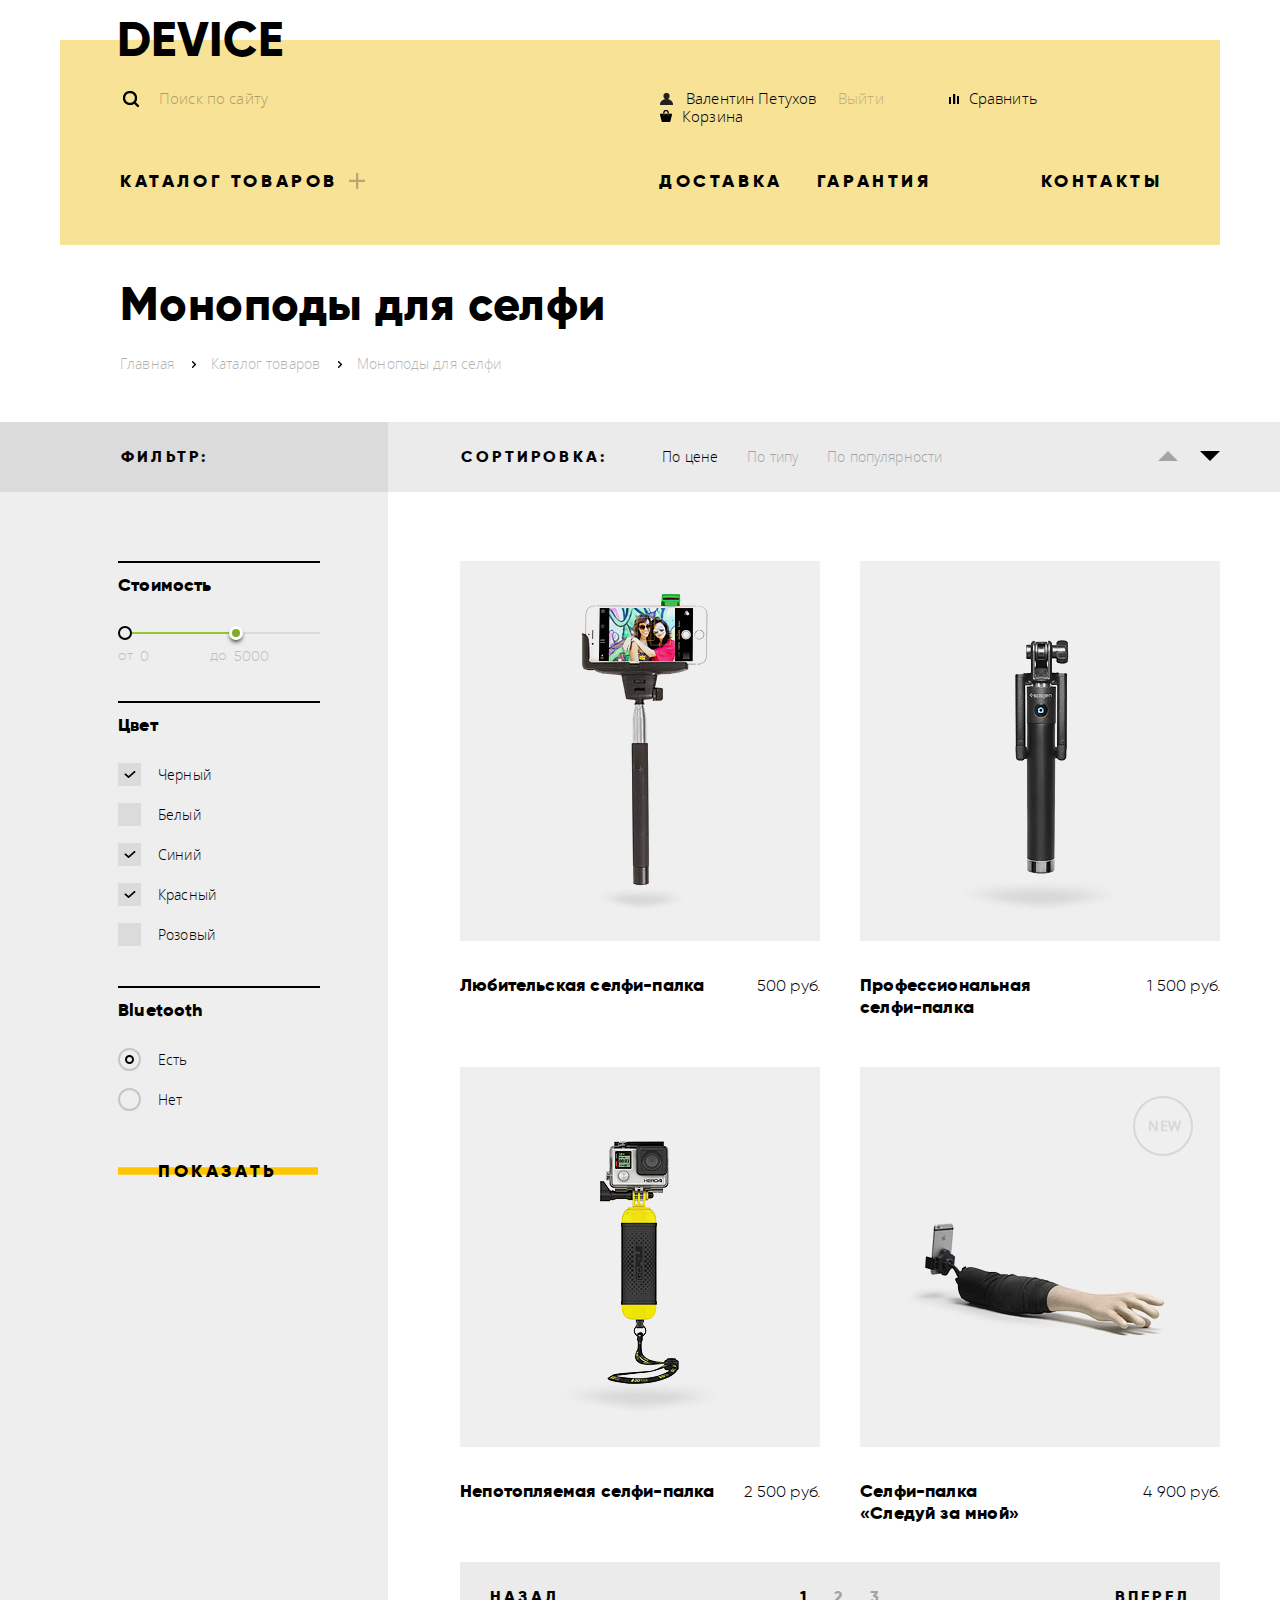
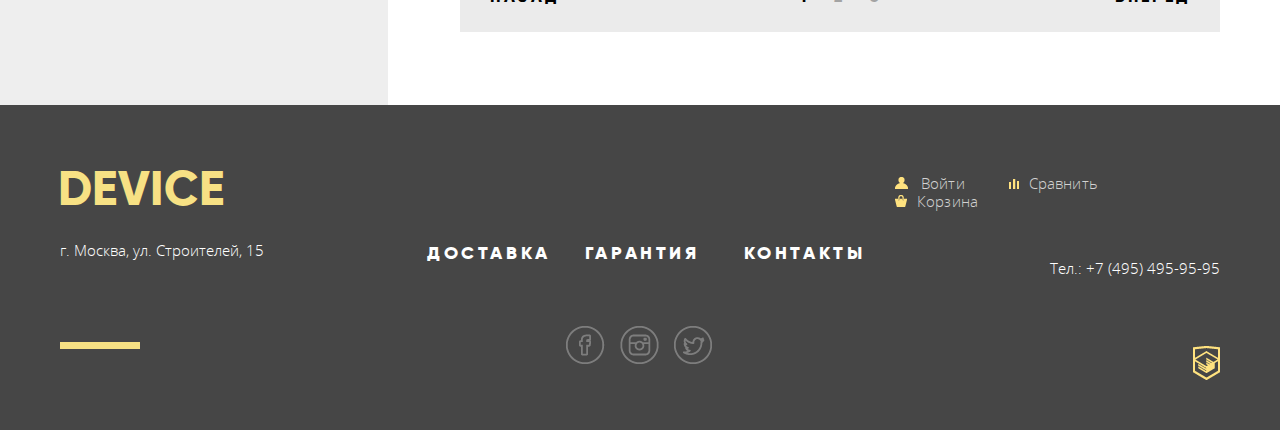
==== commit 99ecade9: "fix" ====
--- a/catalog.html
+++ b/catalog.html
@@ -9,7 +9,7 @@
 	<body>
 		<header class="main-header container">
 			<div class="header-container">
-				<a class="header-logo header-logo-link" href="index.html">Device</a>
+				<a class="header-logo" href="index.html">Device</a>
 				<div class="top-bar clearfix">
 					<form class="search-form" action="#" method="post">
 						<input class="search-field" type="search" name="search" placeholder="Поиск по сайту">
@@ -68,7 +68,7 @@
 									<div class="scale"></div>
 									<div class="filled-scale"></div>
 									<div class="min-toggle"></div>
-									<div class="max-toggle"></div>
+									<div class="max-toggle active"></div>
 								</div>
 								<div class="price-range">
 									<label for="price-min">от</label>
--- a/css/style.min.css
+++ b/css/style.min.css
@@ -1 +1 @@
-@font-face{font-family:"Gilroy";src:url(../fonts/gilroylight.woff) format("woff"),url(../fonts/gilroylight.woff2) format("woff2");font-weight:400;font-style:normal}@font-face{font-family:"Gilroy";src:url(../fonts/gilroyextrabold.woff) format("woff"),url(../fonts/gilroyextrabold.woff2) format("woff2");font-weight:700;font-style:normal}@font-face{font-family:"Open Sans";src:url(../fonts/opensans.woff) format("woff"),url(../fonts/opensans.woff2) format("woff2");font-weight:400;font-style:normal}@font-face{font-family:"Open Sans";src:url(../fonts/opensanslight.woff) format("woff"),url(../fonts/opensanslight.woff2) format("woff2");font-weight:300;font-style:normal}body{min-width:1240px;font-family:"Open Sans","Arial",sans-serif;font-size:15px;font-weight:300;line-height:18px;color:#000}.btn,.footer-logo,.header-logo,h1,h2,h3{font-family:"Gilroy","Arial",sans-serif;font-weight:700}h1,h2,h3{font-size:47px;letter-spacing:.01em;line-height:56px}h2.hidden{position:absolute;left:0;top:-500px;width:1px;height:1px;overflow:hidden}.container{width:1160px;margin:0 auto;padding:0 40px;background-clip:content-box}.clearfix::after{content:"";display:table;clear:both}.btn,.footer-logo,.header-logo{text-transform:uppercase;text-decoration:none}.btn{vertical-align:top;padding:9px 0;text-align:center;word-wrap:break-word;color:#000;background:url(../img/btn.png) repeat-x center/1px;transition:background-size .4s ease-out;display:inline-block;font-size:18px;line-height:22px;letter-spacing:.2em}.btn:hover{background-size:10px}.btn:active{color:#bd9b24}.footer-logo,.header-logo{display:block;width:164px;font-size:48px;line-height:58px;letter-spacing:.01em;cursor:default}* img{width:100%;height:auto}.main-header{background-image:linear-gradient(#fff 40px,#f7e296 0)}.header-container{padding:11px 48px 49px 60px}.header-logo{margin:0 0 5px -3px;color:#000}.header-logo-link:hover{color:#464646;cursor:pointer}.header-logo-link:active{color:#666}.breadcrumbs a:not(.active):hover,.main-header a:not(.header-logo-link):not(.header-logo):not(.active):hover{opacity:.6}.main-header a:not(.header-logo-link):not(.header-logo):not(.active):active{opacity:.3}.search-form{position:relative;float:left;width:440px;font-size:0}.search-form::before{content:"";position:absolute;top:17px;left:3px;width:16px;height:16px;background:url(../img/small-icons.png) no-repeat -5px -5px}.search-field{margin-left:39px;padding:15px 39px 15px 0;width:316px;box-sizing:border-box;border:none;font-size:15px;letter-spacing:.01em;background-color:transparent;opacity:.3}.search-field::-webkit-input-placeholder{opacity:1}.catalog-sort a:hover,.search-field:hover{opacity:.6}.search-field:focus{outline:none;opacity:1}.search-field:focus+.search-btn{visibility:visible;opacity:1}.search-btn{padding:13px 0 14px;width:85px;border:2px solid #000;font-size:15px;letter-spacing:.01em;background-color:transparent;visibility:hidden;opacity:0;transition:visibility .5s linear,opacity .5s linear}.search-btn::before{content:"";position:absolute;bottom:0;left:0;width:356px;height:2px;background-color:#000}.search-btn:hover{background-color:#000;color:#fff}.find-btn:active{color:#747474}.user-menu{float:right;margin-right:12px;padding:15px 0;width:500px}.first-level>a,.user-menu a{text-decoration:none;color:#000}.user-menu a{position:relative;letter-spacing:.01em}.login,.profile{margin-right:214px;padding-left:26px}.profile{display:inline-block;vertical-align:top;margin-right:16px;width:132px}.footer-login::before,.login::before,.profile::before{content:"";position:absolute;top:4px;left:0;width:13px;height:12px;background:url(../img/small-icons.png) no-repeat -5px -343px}.user-menu .logout{margin-right:61px;color:#c3b276}.compare{margin-right:36px;padding-left:20px}.compare::before,.footer-compare::before{content:"";position:absolute;top:6px;left:0;width:10px;height:10px;background:url(../img/small-icons.png) no-repeat -5px -263px}.cart{padding-left:22px}.cart::before,.footer-cart::before{content:"";position:absolute;top:4px;left:0;width:12px;height:12px;background:url(../img/small-icons.png) no-repeat -5px -365px}.top-bar{margin-bottom:30px}.content-menu{margin:0}.content-menu,.drop-down-list{padding:0;font-size:0;list-style:none}.drop-down-list,.first-level{display:inline-block;vertical-align:top}.first-level>a{font-family:"Gilroy","Arial",sans-serif;font-size:18px;font-weight:700;line-height:22px;text-transform:uppercase;letter-spacing:.2em}.first-level{position:relative}.catalog-link{margin-right:294px}.catalog-link>a{padding-right:27px}.catalog-link>a::after{content:"";position:absolute;top:3px;right:0;width:16px;height:16px;background:url(../img/small-icons.png) no-repeat -5px -283px}.catalog-link:hover .drop-down-menu{visibility:visible;opacity:1}.delivery-link{margin-right:34px}.warranty-link{margin-right:109px}.contacts-link{max-width:125px;word-wrap:break-word}.drop-down-menu{visibility:hidden;position:absolute;top:21px;left:-60px;padding:32px 53px 37px 60px;box-sizing:border-box;width:1160px;background-color:#f7e296;z-index:10;opacity:0;transition:visibility .5s ease-out,opacity .5s ease-out}.drop-down-list{margin:0 59px 0 0}.drop-down-list:nth-child(5n+5){margin-right:0}.second-level a{font-size:15px;letter-spacing:.01em;text-decoration:none;color:#000}.second-level:not(:last-child){margin-bottom:12px}.promo{margin-bottom:95px;background-image:linear-gradient(#f7e296 111px,#fff 0%)}.slider{position:relative}.slider input,.tab-slider input{display:none}.overflow-wrapper{overflow:hidden}.slides{width:300%}.slide{float:left;width:1160px}.slide-image{float:left;width:560px;box-sizing:border-box;line-height:0}.stick{padding-left:90px}.stick img{width:384px;height:486px}.band{padding:12px 0 0 116px}.band img{width:345px;height:485px}.copter{padding:65px 0 0 31px}.copter img{width:526px;height:334px}.slider-controls{position:absolute;bottom:151px;right:61px;font-size:0;z-index:9}.slider-controls label{display:inline-block;vertical-align:top;margin-right:23px;width:4px;height:4px;border:3px solid #000;border-radius:50%;opacity:.3;cursor:pointer}.slider-controls label:hover{opacity:.4}#toggle-1:checked~.slider-controls label:nth-child(1),#toggle-2:checked~.slider-controls label:nth-child(2),#toggle-3:checked~.slider-controls label:nth-child(3){opacity:1}#toggle-1:checked~.overflow-wrapper .slides{transform:translate(0)}#toggle-2:checked~.overflow-wrapper .slides{transform:translate(-1160px)}#toggle-3:checked~.overflow-wrapper .slides{transform:translate(-2320px)}.slide-content{position:relative;float:right;box-sizing:border-box;padding:79px 50px 0 0;width:560px}.slide-content::before{content:"";position:absolute;top:37px;width:100px;height:7px;background-color:#fff}.slide-content::after{position:absolute;top:67px;font-family:"Gilroy","Arial",sans-serif;font-size:179px;font-weight:700;letter-spacing:.01em;color:#fff;z-index:-1}.content-stick::after{content:"01";right:46px}.content-band::after{content:"02";right:48px}.content-copter::after{content:"03";right:47px}.slide-content h3,.slide-content p{margin:0 111px 19px 0;letter-spacing:.01em}.content-copter h3{margin-right:0}.slide-content p{margin:9px 0 0;line-height:30px;color:#464646}.content-stick p{margin-right:20px}.content-band p{margin-right:50px}.content-copter p{margin-right:30px}.slide-btn{width:220px;margin:43px 0 53px}.slide-features{font-size:0}.features-text{display:inline-block;vertical-align:top;margin-right:77px}.brand-logo:nth-child(4n+4),.category-item:nth-child(6n+6),.features-text:nth-child(3n+3){margin-right:0}.features-text b{display:block;margin-bottom:11px;font-family:"Gilroy","Arilal",sans-serif;font-size:36px;line-height:43px;letter-spacing:.01em}.category-item p,.features-text span{font-size:13px;line-height:16px;letter-spacing:.01em}.categories{margin-bottom:84px}.categories-wrapper{font-size:0}.category-item{display:inline-block;vertical-align:top;margin-right:40px;width:160px;text-decoration:none}.category-image{margin-bottom:34px;width:160px;height:160px;background-color:#f7e296;transition:background-color .2s ease-in}.category-item:hover .category-image{background-color:#f0c52e}.category-item:active img,.category-item:active p{opacity:.3}.category-item p{margin:0 34px 0 0;font-family:"Gilroy","Arial",sans-serif;font-size:18px;font-weight:700;line-height:22px;color:#000}.services{margin-bottom:94px;background-image:linear-gradient(#fff 100px,#e5e5e5 0)}.overflow-wrapper-tab{float:right;width:760px;overflow:hidden}.tab-slider{position:relative;padding:59px 0 133px}.tab-slider::before{content:"";position:absolute;top:0;left:277px;width:7px;height:319px;background-color:#000}.tab-slides{width:300%}.tab-slide{float:left;padding-top:10px;width:760px;min-height:186px}.delivery{background:url(../img/delivery.png) no-repeat 558px 26px}.warranty{background:url(../img/warranty.png) no-repeat 543px 1px}.credit{background:url(../img/credit.png) no-repeat 534px 0}.tab-slide h3,.tab-slide p{margin:0 0 27px;letter-spacing:.01em}.tab-slide p{margin:13px 0 0;line-height:30px;color:#464646}.tab-controls{position:relative;float:left;margin-top:21px;width:277px;overflow:hidden}.tab-controls label{position:relative;display:block;margin-bottom:24px;padding:9px 0 9px 5px;box-sizing:border-box;width:160px;min-height:40px;font-family:"Gilroy","Arial",sans-serif;font-size:18px;font-weight:700;text-transform:uppercase;text-align:center;line-height:22px;letter-spacing:.2em;color:#000;background:url(../img/btn.png) repeat-x center/1px;transition:background-size .3s ease-in;z-index:1}.tab-controls label:hover{background-size:10px}.tab-controls label:last-child{margin-bottom:0}#tab-1:checked~.tab-controls label:nth-child(1),#tab-2:checked~.tab-controls label:nth-child(2),#tab-3:checked~.tab-controls label:nth-child(3){background-image:none;background-color:#000;color:#f7e184}.tab-controls label:nth-child(1)::after,.tab-controls label:nth-child(2)::after,.tab-controls label:nth-child(3)::after{content:"";top:0;position:absolute;width:200px;height:40px;background-color:#000;z-index:-1;opacity:0;transform:translate(-500px);transition:transform .3s linear}#tab-1:checked~.tab-controls label:nth-child(1)::after,#tab-2:checked~.tab-controls label:nth-child(2)::after,#tab-3:checked~.tab-controls label:nth-child(3)::after{opacity:1;transform:translateX(0)}#tab-1:checked~.overflow-wrapper-tab .tab-slides{transform:translate(0)}#tab-2:checked~.overflow-wrapper-tab .tab-slides{transform:translate(-760px)}#tab-3:checked~.overflow-wrapper-tab .tab-slides{transform:translate(-1520px)}.brands{margin-bottom:102px}.brands-wrapper{font-size:0}.brand-logo{display:inline-block;vertical-align:top;width:260px;height:100px;margin-right:40px}.dji{background-image:url(../img/brand-1.jpg)}.sp-gadgets{background-image:url(../img/brand-2.jpg)}.gopro{background-image:url(../img/brand-3.jpg)}.vive{background-image:url(../img/brand-4.jpg)}.brand-logo img{opacity:0;transition:opacity .2s linear}.brand-logo img:hover,.catalog-sort a.active{opacity:1}.information{padding-bottom:82px}.information h2{position:relative;margin:39px 0}.information h2::before{content:"";position:absolute;top:-48px;width:80px;height:7px;background-color:#000}.information p{margin:0 0 30px;color:#464646;line-height:30px}.information .btn{width:260px}.about-company{float:left;width:475px}.transport-companies{margin:76px 0 65px;padding:0;font-family:"Gilroy","Arial",sans-serif;font-size:16px;font-weight:700;line-height:19px;list-style:none}.transport-companies li{position:relative;margin-bottom:21px;padding-left:36px}.transport-companies li::before{content:"";position:absolute;top:5px;left:0;width:4px;height:4px;border:3px solid #b2b2b2;border-radius:50%}.company-contacts{float:right;width:560px}.map{margin:39px 0 69px}.map,.map img{width:560px;height:222px}.full-map{cursor:zoom-in}.breadcrumbs li,.stretch-wrapper{position:relative}.stretch-wrapper::after,.stretch-wrapper::before{content:"";position:absolute;width:100%;height:70px;background-image:linear-gradient(90deg,#dbdbdb 50%,#ebebeb 50%);z-index:-1}.stretch-wrapper::after{top:70px;height:100%;background-image:linear-gradient(90deg,#eee 50%,#fff 50%)}.stretch-wrapper .container{background-image:linear-gradient(90deg,#eee 368px,#fff 0)}.inner-page-title h1{margin:31px 0 22px 60px}.breadcrumbs{margin:0 0 50px 60px;padding:0;list-style:none}.breadcrumbs li{display:inline;margin-right:33px}.breadcrumbs li:not(:first-child)::before{content:"";position:absolute;top:8px;left:-19px;width:4px;height:7px;background:url(../img/small-icons.png) no-repeat -5px -309px}.breadcrumbs a{font-size:14px;line-height:17px;text-decoration:none;letter-spacing:.01em;color:#000;opacity:.3}.breadcrumbs a:not(.active):active{opacity:.1}.filter{float:left;width:328px}.filter-form{box-sizing:border-box;padding:69px 68px 0 58px}.filter-title{padding:25px 0 26px 61px;font-family:"Gilroy","Arial",sans-serif;font-size:16px;font-weight:700;text-transform:uppercase;letter-spacing:.2em;line-height:19px;background-color:#dbdbdb}.filter-section{margin:0;padding:0;border:none}.filter-section legend::before{content:"";position:absolute;top:0;width:100%;height:2px;background-color:#000}.filter-section legend{position:relative;margin-bottom:33px;padding-top:15px;width:100%;font-family:"Gilroy","Arial",sans-serif;font-size:18px;font-weight:700;letter-spacing:.01em}.price-controls{position:relative;margin:5px 0 13px}.scale{width:100%;height:2px;background-color:#dbdbdb}.filled-scale{position:absolute;top:0;width:62%;height:2px;background-color:#91c92f}.max-toggle,.min-toggle{position:absolute;top:-6px;box-sizing:border-box;width:14px;height:14px;border:2px solid #000;border-radius:50%;background-color:#eee}.min-toggle{left:0}.max-toggle{right:38%}.max-toggle:active,.min-toggle:active{border:3px solid #fff;background-color:#7eae29;box-shadow:0 3px 4px -1px rgba(0,0,0,.75)}.max-toggle:hover,.min-toggle:hover{cursor:pointer}.price-range{margin-bottom:32px;font-size:0}.price-range input[type=text],.price-range label{font-family:"Gilroy","Arial",sans-serif;font-size:14px;line-height:16px;color:#000;opacity:.2}.price-range label{margin-right:5px}.price-range input[type=text]{display:inline-block;vertical-align:top;margin-right:22px;box-sizing:border-box;max-width:50px;border:none;background-color:transparent}.filter-section input[type=checkbox],.filter-section input[type=radio]{display:none}.filter-checkbox,.filter-radio{position:relative;display:block;margin-bottom:24px;padding-left:40px;font-size:14px;line-height:16px;letter-spacing:.01em;cursor:pointer}.filter-checkbox:last-of-type{margin-bottom:43px}.filter-checkbox::before{content:"";position:absolute;top:-4px;left:0;width:23px;height:23px;background-color:#dbdbdb}.filter-checkbox:hover::before{background-color:#cecece}.filter-checkbox:active::before{background-color:#c4c4c4}input[id^=color]:checked+.filter-checkbox::after{content:"";position:absolute;top:4px;left:6px;width:12px;height:7px;background:url(../img/small-icons.png) no-repeat -5px -326px}.filter-radio::before{content:"";position:absolute;top:-4px;left:0;box-sizing:border-box;width:23px;height:23px;border-radius:50%;border:2px solid #c6c6c6}.filter-radio:hover::before{border-color:#bcbcbc}.filter-radio:active::before{border-color:#acacac}input[id^=bluetooth]:checked+.filter-radio::after{content:"";position:absolute;top:3px;left:7px;box-sizing:border-box;width:9px;height:9px;border-radius:50%;border:2px solid #000}.filter-btn{margin-top:19px;width:200px;border:none;cursor:pointer}.catalog-content{float:right;padding-bottom:73px;width:832px}.catalog-sort{position:relative;padding:25px 0 26px 73px;background-color:#ebebeb}.catalog-sort span{margin-right:51px;font-family:"Gilroy","Arial",sans-serif;font-size:16px;font-weight:700;text-transform:uppercase;letter-spacing:.2em;line-height:19px}.catalog-sort a{font-size:14px;line-height:16px;letter-spacing:.01em;text-decoration:none;color:#000;opacity:.3}.sort-option{margin-right:25px}.catalog-sort .sort-down,.catalog-sort .sort-up{width:0;height:0;font-size:0}.sort-down,.sort-up{position:absolute;top:29px;border-left:10px solid transparent;border-right:10px solid transparent}.sort-up{border-bottom:10px solid #000;right:42px}.sort-down{right:0;border-top:10px solid #000}.catalog-items{margin:69px 0 0 72px;font-size:0}.catalog-item{position:relative;display:inline-block;vertical-align:top;margin:0 40px 49px 0;width:360px}.catalog-item:nth-child(2n+2){margin-right:0}.catalog-item:nth-child(n+3){margin-bottom:0}.catalog-item span,.catalog-item>a{font-family:"Gilroy","Arial",sans-serif;letter-spacing:.01em}.catalog-item>a{font-weight:700;text-decoration:none;color:#000;float:left;width:260px;font-size:18px;line-height:22px}.catalog-item span{float:right;margin-top:2px;width:100px;font-size:16px;line-height:19px;text-align:right}.item-image{margin-bottom:33px;width:360px;height:380px}.add-buttons{position:absolute;top:0;left:0;box-sizing:border-box;padding:170px 80px 0;width:360px;height:380px;z-index:40;text-align:center;opacity:0;transition:opacity .5s ease-out,background .5s ease-out}.add-buttons:hover{opacity:1;background:rgba(238,238,238,.7)}.to-cart{display:block;width:200px;margin-bottom:15px}.to-compare{font-size:13px;letter-spacing:.01em;text-decoration:none;color:#000;opacity:.5}.to-compare:hover{opacity:1}.to-compare:active{opacity:.2}.catalog-item.new::after{content:"new";position:absolute;top:29px;right:27px;box-sizing:border-box;width:60px;height:60px;border-radius:50%;border:2px solid #d7d7d7}.catalog-item.new::before{content:"NEW";position:absolute;top:50px;right:38px;font-size:14px;font-weight:700;letter-spacing:.05em;color:#d7d7d7}.pagination{margin:38px 0 0 72px;font-family:"Gilroy","Arial",sans-serif;font-size:16px;font-weight:700;text-transform:uppercase;letter-spacing:.2em;line-height:19px;background-color:#ebebeb}.pagination .prev{float:left}.pagination .next{float:right}.pagination .next,.pagination .prev{padding:25px 30px 26px;text-decoration:none;color:#000}.pagination .next:not(.active):hover,.pagination .prev:not(.active):hover{background-color:#d9d9d9}.pagination .next:not(.active):active,.pagination .prev:not(.active):active{color:#ababab}.page-numbers{margin-left:150px;padding:25px 10px 26px;box-sizing:border-box;width:480px;text-align:center}.page-numbers a{text-decoration:none;color:#000;margin-right:17px;opacity:.3}.page-numbers a:hover{opacity:.7}.page-numbers a.active{opacity:1}.main-footer{padding-bottom:50px;background-color:#464646;color:#fff}.left-block{position:relative;float:left;margin-right:107px;padding:55px 0 90px;width:260px}.left-block::after{content:"";position:absolute;bottom:0;left:0;width:80px;height:7px;background-color:#f7e184}.left-block p{margin:0}.footer-logo{margin:0 0 23px -2px;color:#f7e184}.footer-logo-link:hover{color:#f0c52e;cursor:pointer}.footer-logo-link:active{opacity:.3}.middle-block{float:left;padding-top:137px;width:440px;font-size:0}.footer-service-links{margin-bottom:58px}.footer-service-links a{margin-right:34px;font-family:"Gilroy","Arial",sans-serif;font-size:18px;font-weight:700;line-height:22px;letter-spacing:.2em;text-decoration:none;text-transform:uppercase;color:#fff}.footer-service-links a:nth-child(3n+2){margin-right:44px}.footer-service-links a:nth-child(3n+3),.social-btn:nth-child(3n+3){margin-right:0}.footer-service-links a:hover{opacity:.6}.footer-service-links a:active{opacity:.3}.social-links{margin-left:139px;width:147px}.social-btn{display:inline-block;vertical-align:top;margin:0 15px 15px 0;width:39px;height:38px;background-image:url(../img/small-icons.png);opacity:.3}.social-btn:hover{opacity:.7}.social-btn:active{opacity:.1}.social-btn.fb{background-position:-5px -31px}.social-btn.inst{background-position:-5px -79px}.social-btn.tw{background-position:-5px -127px}.right-block{float:right;padding-top:69px;width:325px}.footer-user-menu{margin-bottom:49px}.footer-user-menu a{position:relative;letter-spacing:.01em;text-decoration:none;color:#d2d2d2}.footer-user-menu a:hover{color:#fff}.footer-user-menu a:active{opacity:.3}.footer-login{margin-right:40px;padding-left:26px}.footer-login::before{background:url(../img/small-icons.png) no-repeat -5px -409px}.footer-login:hover::before{background:url(../img/small-icons.png) no-repeat -5px -387px}.footer-compare{margin-right:36px;padding-left:20px}.footer-compare::before{background:url(../img/small-icons.png) no-repeat -5px -451px}.footer-compare:hover::before{background:url(../img/small-icons.png) no-repeat -5px -431px}.footer-cart{padding-left:22px}.footer-cart::before{background:url(../img/small-icons.png) no-repeat -5px -493px}.footer-cart:hover::before{background:url(../img/small-icons.png) no-repeat -5px -471px}.footer-phone-number{display:block;text-align:right;text-decoration:none;color:#fff}.footer-copyright{display:block;margin:69px 0 0 auto;width:27px;height:34px;font-size:0;background:url(../img/small-icons.png) no-repeat -5px -219px}.footer-copyright:hover{background:url(../img/small-icons.png) no-repeat -5px -175px}.footer-copyright:active{opacity:.3}.modal-feedback,.modal-map{display:none;position:fixed;top:50%;left:50%;margin-left:-480px;width:960px;z-index:1000}.modal-map{background:url(../img/map-big.jpg);margin-top:-280px;height:560px;box-shadow:0 10px 20px rgba(0,0,0,.2)}.modal-feedback{margin-top:-276px;box-sizing:border-box;padding:94px 40px 0 100px;height:553px;box-shadow:-50px 0 60px -50px rgba(0,0,0,.75),50px 0 60px -50px rgba(0,0,0,.75),0 10px 20px rgba(0,0,0,.2);background-color:#fff}.modal-show{display:block;animation:fade-in-left .4s}.modal-error{animation:vibro .7s}.modal-map iframe{width:100%;height:100%;border:0}.feedback-form{font-size:0}.feedback-email,.feedback-text,.feedback-user{display:inline-block;vertical-align:top;font-family:"Gilroy","Arial",sans-serif;font-size:18px;font-weight:700;line-height:22px}.feedback-email input,.feedback-text textarea,.feedback-user input{display:block;width:100%;margin:8px 0 34px;padding:15px 20px 17px;box-sizing:border-box;font-family:"Open Sans","Arial",sans-serif;font-size:14px;line-height:18px;color:#464646;border:none;background-color:#f2f2f2;resize:none;outline:none}.feedback-text textarea{min-height:156px}.feedback-email,.feedback-user{width:360px}.feedback-user{margin-right:40px}.feedback-text{width:760px}.feedback-btn{margin-top:7px;width:200px;border:none;cursor:pointer}.modal-close{position:absolute;top:22px;right:22px;width:54px;height:54px;font-size:0;border:none;border-radius:50%;background-color:rgba(240,197,46,.5);cursor:pointer}.modal-close:hover{background-color:#f0c52e}.modal-close::after,.modal-close::before{position:absolute;content:"";top:26px;left:12px;width:30px;height:2px;transform:rotate(45deg);background-color:#fff}.modal-close::before{transform:rotate(-45deg)}@keyframes vibro{0%,to{transform:translateX(0)}10%,30%,50%,70%,90%{transform:translateX(5px)}20%,40%,60%,80%{transform:translateX(-5px)}}@keyframes fade-in-left{0%{transform:translateX(-100%);opacity:0}to{transform:translateX(0%);opacity:1}}+@font-face{font-family:"Gilroy";src:url(../fonts/gilroylight.woff) format("woff"),url(../fonts/gilroylight.woff2) format("woff2");font-weight:400;font-style:normal}@font-face{font-family:"Gilroy";src:url(../fonts/gilroyextrabold.woff) format("woff"),url(../fonts/gilroyextrabold.woff2) format("woff2");font-weight:700;font-style:normal}@font-face{font-family:"Open Sans";src:url(../fonts/opensans.woff) format("woff"),url(../fonts/opensans.woff2) format("woff2");font-weight:400;font-style:normal}@font-face{font-family:"Open Sans";src:url(../fonts/opensanslight.woff) format("woff"),url(../fonts/opensanslight.woff2) format("woff2");font-weight:300;font-style:normal}body{min-width:1240px;font-family:"Open Sans","Arial",sans-serif;font-size:15px;font-weight:300;line-height:18px;color:#000}.btn,.footer-logo,.header-logo,h1,h2,h3{font-family:"Gilroy","Arial",sans-serif;font-weight:700}h1,h2,h3{font-size:47px;letter-spacing:.01em;line-height:56px}h2.hidden{position:absolute;left:0;top:-500px;width:1px;height:1px;overflow:hidden}.container{width:1160px;margin:0 auto;padding:0 40px;background-clip:content-box}.clearfix::after{content:"";display:table;clear:both}.btn,.footer-logo,.header-logo{text-transform:uppercase;text-decoration:none}.btn{vertical-align:top;padding:9px 0;text-align:center;word-wrap:break-word;color:#000;background:url(../img/btn.png) repeat-x center/1px;-webkit-transition:background-size .4s ease-out;transition:background-size .4s ease-out;display:inline-block;font-size:18px;line-height:22px;letter-spacing:.2em}.btn:hover{background-size:10px}.btn:active{color:#bd9b24}.footer-logo,.header-logo{display:block;width:164px;font-size:48px;line-height:58px;letter-spacing:.01em;cursor:default}* img{width:100%;height:auto}.main-header{background-image:-webkit-linear-gradient(#fff 40px,#f7e296 0);background-image:linear-gradient(#fff 40px,#f7e296 0)}.header-container{padding:11px 48px 49px 60px}.header-logo{margin:0 0 5px -3px;color:#000}.header-logo:hover{color:#464646;cursor:pointer}.header-logo:active{color:#666}.breadcrumbs a:not(.active):hover,.main-header a:not(.header-logo):not(.active):hover{opacity:.6}.main-header a:not(.header-logo):not(.active):active{opacity:.3}.search-form{position:relative;float:left;width:440px;font-size:0}.search-form::before{content:"";position:absolute;top:17px;left:3px;width:16px;height:16px;background:url(../img/small-icons.png) no-repeat -5px -5px}.search-field{margin-left:39px;padding:15px 39px 15px 0;width:316px;box-sizing:border-box;border:none;font-size:15px;letter-spacing:.01em;background-color:transparent;opacity:.3}.search-field::-webkit-input-placeholder{opacity:1}.catalog-sort a:hover,.search-field:hover{opacity:.6}.search-field:focus{outline:none;opacity:1}.search-field:focus+.search-btn{visibility:visible;opacity:1;-webkit-transition:visibility .5s linear,opacity .5s linear;transition:visibility .5s linear,opacity .5s linear}.search-btn{padding:13px 0 14px;width:85px;border:2px solid #000;font-size:15px;letter-spacing:.01em;background-color:transparent;visibility:hidden;opacity:0;-webkit-transition:visibility .5s 2s linear,opacity .5s 2s linear;transition:visibility .5s 2s linear,opacity .5s 2s linear}.search-btn::before{content:"";position:absolute;bottom:0;left:0;width:356px;height:2px;background-color:#000}.search-btn:hover{background-color:#000;color:#fff}.search-btn:active{color:#747474}.user-menu{float:right;margin-right:12px;padding:15px 0;width:500px}.first-level>a,.user-menu a{text-decoration:none;color:#000}.user-menu a{position:relative;letter-spacing:.01em}.login,.profile{margin-right:214px;padding-left:26px}.profile{display:inline-block;vertical-align:top;margin-right:16px;width:132px}.footer-login::before,.login::before,.profile::before{content:"";position:absolute;top:4px;left:0;width:13px;height:12px;background:url(../img/small-icons.png) no-repeat -5px -343px}.user-menu .logout{margin-right:61px;color:#c3b276}.compare{margin-right:36px;padding-left:20px}.compare::before,.footer-compare::before{content:"";position:absolute;top:6px;left:0;width:10px;height:10px;background:url(../img/small-icons.png) no-repeat -5px -263px}.cart{padding-left:22px}.cart::before,.footer-cart::before{content:"";position:absolute;top:4px;left:0;width:12px;height:12px;background:url(../img/small-icons.png) no-repeat -5px -365px}.top-bar{margin-bottom:30px}.content-menu{margin:0}.content-menu,.drop-down-list{padding:0;font-size:0;list-style:none}.drop-down-list,.first-level{display:inline-block;vertical-align:top}.first-level>a{font-family:"Gilroy","Arial",sans-serif;font-size:18px;font-weight:700;line-height:22px;text-transform:uppercase;letter-spacing:.2em}.first-level{position:relative}.catalog-link{margin-right:294px}.catalog-link>a{padding-right:27px}.catalog-link>a::after{content:"";position:absolute;top:3px;right:0;width:16px;height:16px;background:url(../img/small-icons.png) no-repeat -5px -283px}.catalog-link:hover .drop-down-menu{visibility:visible;opacity:1}.delivery-link{margin-right:34px}.warranty-link{margin-right:109px}.contacts-link{max-width:125px;word-wrap:break-word}.drop-down-menu{visibility:hidden;position:absolute;top:21px;left:-60px;padding:32px 53px 37px 60px;box-sizing:border-box;width:1160px;background-color:#f7e296;z-index:10;opacity:0;-webkit-transition:visibility .5s ease-out,opacity .5s ease-out;transition:visibility .5s ease-out,opacity .5s ease-out}.drop-down-list{margin:0 59px 0 0}.drop-down-list:nth-child(5n+5){margin-right:0}.second-level a{font-size:15px;letter-spacing:.01em;text-decoration:none;color:#000}.second-level:not(:last-child){margin-bottom:12px}.promo{margin-bottom:95px;background-image:-webkit-linear-gradient(#f7e296 111px,#fff 0%);background-image:linear-gradient(#f7e296 111px,#fff 0%)}.slider{position:relative}.slider input,.tab-slider input{display:none}.overflow-wrapper{overflow:hidden}.slides{width:300%}.slide{float:left;width:1160px}.slide-image{float:left;width:560px;box-sizing:border-box;line-height:0}.stick{padding-left:90px}.stick img{width:384px;height:486px}.band{padding:12px 0 0 116px}.band img{width:345px;height:485px}.copter{padding:65px 0 0 31px}.copter img{width:526px;height:334px}.slider-controls{position:absolute;bottom:151px;right:61px;font-size:0;z-index:9}.slider-controls label{display:inline-block;vertical-align:top;margin-right:23px;width:4px;height:4px;border:3px solid #000;border-radius:50%;opacity:.3;cursor:pointer}.slider-controls label:hover{opacity:.4}#toggle-1:checked~.slider-controls label:nth-child(1),#toggle-2:checked~.slider-controls label:nth-child(2),#toggle-3:checked~.slider-controls label:nth-child(3){opacity:1}#toggle-1:checked~.overflow-wrapper .slides{-webkit-transform:translate(0);transform:translate(0)}#toggle-2:checked~.overflow-wrapper .slides{-webkit-transform:translate(-1160px);transform:translate(-1160px)}#toggle-3:checked~.overflow-wrapper .slides{-webkit-transform:translate(-2320px);transform:translate(-2320px)}.slide-content{position:relative;float:right;box-sizing:border-box;padding:79px 50px 0 0;width:560px}.slide-content::before{content:"";position:absolute;top:37px;width:100px;height:7px;background-color:#fff}.slide-content::after{position:absolute;top:67px;font-family:"Gilroy","Arial",sans-serif;font-size:179px;font-weight:700;letter-spacing:.01em;color:#fff;z-index:-1}.content-stick::after{content:"01";right:46px}.content-band::after{content:"02";right:48px}.content-copter::after{content:"03";right:47px}.slide-content h3,.slide-content p{margin:0 111px 19px 0;letter-spacing:.01em}.content-copter h3{margin-right:0}.slide-content p{margin:9px 0 0;line-height:30px;color:#464646}.content-stick p{margin-right:20px}.content-band p{margin-right:50px}.content-copter p{margin-right:30px}.slide-btn{width:220px;margin:43px 0 53px}.slide-features{font-size:0}.features-text{display:inline-block;vertical-align:top;margin-right:77px}.brand-logo:nth-child(4n+4),.category-item:nth-child(6n+6),.features-text:nth-child(3n+3){margin-right:0}.features-text b{display:block;margin-bottom:11px;font-family:"Gilroy","Arilal",sans-serif;font-size:36px;line-height:43px;letter-spacing:.01em}.category-item p,.features-text span{font-size:13px;line-height:16px;letter-spacing:.01em}.categories{margin-bottom:84px}.categories-wrapper{font-size:0}.category-item{display:inline-block;vertical-align:top;margin-right:40px;width:160px;text-decoration:none}.category-image{margin-bottom:34px;width:160px;height:160px;background-color:#f7e296;-webkit-transition:background-color .2s ease-in;transition:background-color .2s ease-in}.category-item:hover .category-image{background-color:#f0c52e}.category-item:active img,.category-item:active p{opacity:.3}.category-item p{margin:0 34px 0 0;font-family:"Gilroy","Arial",sans-serif;font-size:18px;font-weight:700;line-height:22px;color:#000}.services{margin-bottom:94px;background-image:-webkit-linear-gradient(#fff 100px,#e5e5e5 0);background-image:linear-gradient(#fff 100px,#e5e5e5 0)}.overflow-wrapper-tab{float:right;width:760px;overflow:hidden}.tab-slider{position:relative;padding:59px 0 133px}.tab-slider::before{content:"";position:absolute;top:0;left:277px;width:7px;height:319px;background-color:#000}.tab-slides{width:300%}.tab-slide{float:left;padding-top:10px;width:760px;min-height:186px}.delivery{background:url(../img/delivery.png) no-repeat 558px 26px}.warranty{background:url(../img/warranty.png) no-repeat 543px 1px}.credit{background:url(../img/credit.png) no-repeat 534px 0}.tab-slide h3,.tab-slide p{margin:0 0 27px;letter-spacing:.01em}.tab-slide p{margin:13px 0 0;line-height:30px;color:#464646}.delivery p{width:420px}.tab-controls{position:relative;float:left;margin-top:21px;width:277px;overflow:hidden}.tab-controls label{position:relative;display:block;margin-bottom:24px;padding:9px 0 9px 5px;box-sizing:border-box;width:160px;min-height:40px;font-family:"Gilroy","Arial",sans-serif;font-size:18px;font-weight:700;text-transform:uppercase;text-align:center;line-height:22px;letter-spacing:.2em;color:#000;background:url(../img/btn.png) repeat-x center/1px;-webkit-transition:background-size .3s ease-in;transition:background-size .3s ease-in;z-index:1}.tab-controls label:hover{background-size:10px}.tab-controls label:last-child{margin-bottom:0}#tab-1:checked~.tab-controls label:nth-child(1),#tab-2:checked~.tab-controls label:nth-child(2),#tab-3:checked~.tab-controls label:nth-child(3){background-image:none;background-color:#000;color:#f7e184}.tab-controls label:nth-child(1)::after,.tab-controls label:nth-child(2)::after,.tab-controls label:nth-child(3)::after{content:"";top:0;position:absolute;width:200px;height:40px;background-color:#000;z-index:-1;opacity:0;-webkit-transform:translate(-500px);transform:translate(-500px);-webkit-transition:transform .3s linear;transition:transform .3s linear}#tab-1:checked~.tab-controls label:nth-child(1)::after,#tab-2:checked~.tab-controls label:nth-child(2)::after,#tab-3:checked~.tab-controls label:nth-child(3)::after{opacity:1;-webkit-transform:translateX(0);transform:translateX(0)}#tab-1:checked~.overflow-wrapper-tab .tab-slides{-webkit-transform:translate(0);transform:translate(0)}#tab-2:checked~.overflow-wrapper-tab .tab-slides{-webkit-transform:translate(-760px);transform:translate(-760px)}#tab-3:checked~.overflow-wrapper-tab .tab-slides{-webkit-transform:translate(-1520px);transform:translate(-1520px)}.brands{margin-bottom:102px}.brands-wrapper{font-size:0}.brand-logo{display:inline-block;vertical-align:top;width:260px;height:100px;margin-right:40px}.dji{background-image:url(../img/brand-1.jpg)}.sp-gadgets{background-image:url(../img/brand-2.jpg)}.gopro{background-image:url(../img/brand-3.jpg)}.vive{background-image:url(../img/brand-4.jpg)}.brand-logo img{opacity:0;-webkit-transition:opacity .2s linear;transition:opacity .2s linear}.brand-logo img:hover,.catalog-sort a.active,.catalog-sort a:active{opacity:1}.information{padding-bottom:82px}.information h2{position:relative;margin:39px 0}.information h2::before{content:"";position:absolute;top:-48px;width:80px;height:7px;background-color:#000}.information p{margin:0 0 30px;color:#464646;line-height:30px}.information .btn{width:260px}.about-company{float:left;width:475px}.transport-companies{margin:76px 0 65px;padding:0;font-family:"Gilroy","Arial",sans-serif;font-size:16px;font-weight:700;line-height:19px;list-style:none}.transport-companies li{position:relative;margin-bottom:21px;padding-left:36px}.transport-companies li::before{content:"";position:absolute;top:5px;left:0;width:4px;height:4px;border:3px solid #b2b2b2;border-radius:50%}.company-contacts{float:right;width:560px}.map{margin:39px 0 69px}.map,.map img{width:560px;height:222px}.full-map{cursor:zoom-in}.breadcrumbs li,.stretch-wrapper{position:relative}.stretch-wrapper::after,.stretch-wrapper::before{content:"";position:absolute;width:100%;height:70px;background-image:-webkit-linear-gradient(left,#dbdbdb 50%,#ebebeb 50%);background-image:linear-gradient(90deg,#dbdbdb 50%,#ebebeb 50%);z-index:-1}.stretch-wrapper::after{top:70px;height:100%;background-image:-webkit-linear-gradient(left,#eee 50%,#fff 50%);background-image:linear-gradient(90deg,#eee 50%,#fff 50%)}.stretch-wrapper .container{background-image:-webkit-linear-gradient(left,#eee 368px,#fff 0);background-image:linear-gradient(90deg,#eee 368px,#fff 0)}.inner-page-title h1{margin:31px 0 22px 60px}.breadcrumbs{margin:0 0 50px 60px;padding:0;list-style:none}.breadcrumbs li{display:inline;margin-right:33px}.breadcrumbs li:not(:first-child)::before{content:"";position:absolute;top:8px;left:-19px;width:4px;height:7px;background:url(../img/small-icons.png) no-repeat -5px -309px}.breadcrumbs a{font-size:14px;line-height:17px;text-decoration:none;letter-spacing:.01em;color:#000;opacity:.3}.breadcrumbs a:not(.active):active{opacity:.1}.filter{float:left;width:328px}.filter-form{box-sizing:border-box;padding:69px 68px 0 58px}.filter-title{padding:25px 0 26px 61px;font-family:"Gilroy","Arial",sans-serif;font-size:16px;font-weight:700;text-transform:uppercase;letter-spacing:.2em;line-height:19px;background-color:#dbdbdb}.filter-section{margin:0;padding:0;border:none}.filter-section legend::before{content:"";position:absolute;top:0;width:100%;height:2px;background-color:#000}.filter-section legend{position:relative;margin-bottom:33px;padding-top:15px;width:100%;font-family:"Gilroy","Arial",sans-serif;font-size:18px;font-weight:700;letter-spacing:.01em}.price-controls{position:relative;margin:5px 0 13px}.scale{width:100%;height:2px;background-color:#dbdbdb}.filled-scale{position:absolute;top:0;width:62%;height:2px;background-color:#91c92f}.max-toggle,.min-toggle{position:absolute;top:-6px;box-sizing:border-box;width:14px;height:14px;border:2px solid #000;border-radius:50%;background-color:#eee}.min-toggle{left:0}.max-toggle{right:38%}.max-toggle.active,.max-toggle:active,.min-toggle.active,.min-toggle:active{border:3px solid #fff;background-color:#7eae29;box-shadow:0 3px 4px -1px rgba(0,0,0,.75)}.max-toggle:hover,.min-toggle:hover{cursor:pointer}.price-range{margin-bottom:32px;font-size:0}.price-range input[type=text],.price-range label{font-family:"Gilroy","Arial",sans-serif;font-size:14px;line-height:16px;color:#000;opacity:.2}.price-range label{margin-right:5px}.price-range input[type=text]{display:inline-block;vertical-align:top;margin-right:22px;box-sizing:border-box;max-width:50px;border:none;background-color:transparent}.filter-section input[type=checkbox],.filter-section input[type=radio]{display:none}.filter-checkbox,.filter-radio{position:relative;display:block;margin-bottom:24px;padding-left:40px;font-size:14px;line-height:16px;letter-spacing:.01em;cursor:pointer}.filter-checkbox:last-of-type{margin-bottom:43px}.filter-checkbox::before{content:"";position:absolute;top:-4px;left:0;width:23px;height:23px;background-color:#dbdbdb}.filter-checkbox:hover::before{background-color:#cecece}.filter-checkbox:active::before{background-color:#c4c4c4}input[id^=color]:checked+.filter-checkbox::after{content:"";position:absolute;top:4px;left:6px;width:12px;height:7px;background:url(../img/small-icons.png) no-repeat -5px -326px}.filter-radio::before{content:"";position:absolute;top:-4px;left:0;box-sizing:border-box;width:23px;height:23px;border-radius:50%;border:2px solid #c6c6c6}.filter-radio:hover::before{border-color:#bcbcbc}.filter-radio:active::before{border-color:#acacac}input[id^=bluetooth]:checked+.filter-radio::after{content:"";position:absolute;top:3px;left:7px;box-sizing:border-box;width:9px;height:9px;border-radius:50%;border:2px solid #000}.filter-btn{margin-top:19px;width:200px;border:none;cursor:pointer}.catalog-content{float:right;padding-bottom:73px;width:832px}.catalog-sort{position:relative;padding:25px 0 26px 73px;background-color:#ebebeb}.catalog-sort span{margin-right:51px;font-family:"Gilroy","Arial",sans-serif;font-size:16px;font-weight:700;text-transform:uppercase;letter-spacing:.2em;line-height:19px}.catalog-sort a{font-size:14px;line-height:16px;letter-spacing:.01em;text-decoration:none;color:#000;opacity:.3}.sort-option{margin-right:25px}.catalog-sort .sort-down,.catalog-sort .sort-up{width:0;height:0;font-size:0}.sort-down,.sort-up{position:absolute;top:29px;border-left:10px solid transparent;border-right:10px solid transparent}.sort-up{border-bottom:10px solid #000;right:42px}.sort-down{right:0;border-top:10px solid #000}.catalog-items{margin:69px 0 0 72px;font-size:0}.catalog-item{position:relative;display:inline-block;vertical-align:top;margin:0 40px 49px 0;width:360px}.catalog-item:nth-child(2n+2){margin-right:0}.catalog-item:nth-child(n+3){margin-bottom:0}.catalog-item span,.catalog-item>a{font-family:"Gilroy","Arial",sans-serif;letter-spacing:.01em}.catalog-item>a{font-weight:700;text-decoration:none;color:#000;float:left;width:260px;font-size:18px;line-height:22px}.catalog-item span{float:right;margin-top:2px;width:100px;font-size:16px;line-height:19px;text-align:right}.item-image{margin-bottom:33px;width:360px;height:380px}.add-buttons{position:absolute;top:0;left:0;box-sizing:border-box;padding:170px 80px 0;width:360px;height:380px;z-index:40;text-align:center;opacity:0;-webkit-transition:opacity .5s ease-out,background .5s ease-out;transition:opacity .5s ease-out,background .5s ease-out}.add-buttons:hover{opacity:1;background:rgba(238,238,238,.7)}.to-cart{display:block;width:200px;margin-bottom:15px}.to-compare{font-size:13px;letter-spacing:.01em;text-decoration:none;color:#000;opacity:.5}.to-compare:hover{opacity:1}.to-compare:active{opacity:.2}.catalog-item.new::after{content:"new";position:absolute;top:29px;right:27px;box-sizing:border-box;width:60px;height:60px;border-radius:50%;border:2px solid #d7d7d7}.catalog-item.new::before{content:"NEW";position:absolute;top:50px;right:38px;font-size:14px;font-weight:700;letter-spacing:.05em;color:#d7d7d7}.pagination{margin:38px 0 0 72px;font-family:"Gilroy","Arial",sans-serif;font-size:16px;font-weight:700;text-transform:uppercase;letter-spacing:.2em;line-height:19px;background-color:#ebebeb}.pagination .prev{float:left}.pagination .next{float:right}.pagination .next,.pagination .prev{padding:25px 30px 26px;text-decoration:none;color:#000}.pagination .next:not(.active):hover,.pagination .prev:not(.active):hover{background-color:#d9d9d9}.pagination .next:not(.active):active,.pagination .prev:not(.active):active{color:#ababab}.page-numbers{margin-left:150px;padding:25px 10px 26px;box-sizing:border-box;width:480px;text-align:center}.page-numbers a{text-decoration:none;color:#000;margin-right:17px;opacity:.3}.page-numbers a:hover{opacity:.7}.page-numbers a.active{opacity:1}.main-footer{padding-bottom:50px;background-color:#464646;color:#fff}.left-block{position:relative;float:left;margin-right:107px;padding:55px 0 90px;width:260px}.left-block::after{content:"";position:absolute;bottom:0;left:0;width:80px;height:7px;background-color:#f7e184}.left-block p{margin:0}.footer-logo{margin:0 0 23px -2px;color:#f7e184}.footer-logo:hover{color:#f0c52e;cursor:pointer}.footer-logo:active{opacity:.3}.middle-block{float:left;padding-top:137px;width:440px;font-size:0}.footer-service-links{margin-bottom:58px}.footer-service-links a{margin-right:34px;font-family:"Gilroy","Arial",sans-serif;font-size:18px;font-weight:700;line-height:22px;letter-spacing:.2em;text-decoration:none;text-transform:uppercase;color:#fff}.footer-service-links a:nth-child(3n+2){margin-right:44px}.footer-service-links a:nth-child(3n+3),.social-btn:nth-child(3n+3){margin-right:0}.footer-service-links a:hover{opacity:.6}.footer-service-links a:active{opacity:.3}.social-links{margin-left:139px;width:147px}.social-btn{display:inline-block;vertical-align:top;margin:0 15px 15px 0;width:39px;height:38px;background-image:url(../img/small-icons.png);opacity:.3}.social-btn:hover{opacity:.7}.social-btn:active{opacity:.1}.social-btn.fb{background-position:-5px -31px}.social-btn.inst{background-position:-5px -79px}.social-btn.tw{background-position:-5px -127px}.right-block{float:right;padding-top:69px;width:325px}.footer-user-menu{margin-bottom:49px}.footer-user-menu a{position:relative;letter-spacing:.01em;text-decoration:none;color:#d2d2d2}.footer-user-menu a:hover{color:#fff}.footer-user-menu a:active{opacity:.3}.footer-login{margin-right:40px;padding-left:26px}.footer-login::before{background:url(../img/small-icons.png) no-repeat -5px -409px}.footer-login:hover::before{background:url(../img/small-icons.png) no-repeat -5px -387px}.footer-compare{margin-right:36px;padding-left:20px}.footer-compare::before{background:url(../img/small-icons.png) no-repeat -5px -451px}.footer-compare:hover::before{background:url(../img/small-icons.png) no-repeat -5px -431px}.footer-cart{padding-left:22px}.footer-cart::before{background:url(../img/small-icons.png) no-repeat -5px -493px}.footer-cart:hover::before{background:url(../img/small-icons.png) no-repeat -5px -471px}.footer-phone-number{display:block;text-align:right;text-decoration:none;color:#fff}.footer-copyright{display:block;margin:69px 0 0 auto;width:27px;height:34px;font-size:0;background:url(../img/small-icons.png) no-repeat -5px -219px}.footer-copyright:hover{background:url(../img/small-icons.png) no-repeat -5px -175px}.footer-copyright:active{opacity:.3}.modal-feedback,.modal-map{display:none;position:fixed;top:50%;left:50%;margin-left:-480px;width:960px;z-index:1000}.modal-map{background:url(../img/map-big.jpg);margin-top:-280px;height:560px;box-shadow:0 10px 20px rgba(0,0,0,.2)}.modal-feedback{margin-top:-276px;box-sizing:border-box;padding:94px 40px 0 100px;height:553px;box-shadow:-50px 0 60px -50px rgba(0,0,0,.75),50px 0 60px -50px rgba(0,0,0,.75),0 10px 20px rgba(0,0,0,.2);background-color:#fff}.modal-show{display:block;-webkit-animation:fade-in-left .4s;animation:fade-in-left .4s}.modal-error{-webkit-animation:vibro .7s;animation:vibro .7s}.modal-map iframe{width:100%;height:100%;border:0}.feedback-form{font-size:0}.feedback-email,.feedback-text,.feedback-user{display:inline-block;vertical-align:top;font-family:"Gilroy","Arial",sans-serif;font-size:18px;font-weight:700;line-height:22px}.feedback-email input,.feedback-text textarea,.feedback-user input{display:block;width:100%;margin:8px 0 34px;padding:15px 20px 17px;box-sizing:border-box;font-family:"Open Sans","Arial",sans-serif;font-size:14px;line-height:18px;color:#464646;border:none;background-color:#f2f2f2;resize:none;outline:none}.feedback-text textarea{min-height:156px}.feedback-email,.feedback-user{width:360px}.feedback-user{margin-right:40px}.feedback-text{width:760px}.feedback-btn{margin-top:7px;width:200px;border:none;cursor:pointer}.modal-close{position:absolute;top:22px;right:22px;width:54px;height:54px;font-size:0;border:none;border-radius:50%;background-color:rgba(240,197,46,.5);cursor:pointer}.modal-close:hover{background-color:#f0c52e}.modal-close::after,.modal-close::before{position:absolute;content:"";top:26px;left:12px;width:30px;height:2px;-webkit-transform:rotate(45deg);transform:rotate(45deg);background-color:#fff}.modal-close::before{-webkit-transform:rotate(-45deg);transform:rotate(-45deg)}@-webkit-keyframes vibro{0%,to{-webkit-transform:translateX(0);transform:translateX(0)}10%,30%,50%,70%,90%{-webkit-transform:translateX(5px);transform:translateX(5px)}20%,40%,60%,80%{-webkit-transform:translateX(-5px);transform:translateX(-5px)}}@keyframes vibro{0%,to{-webkit-transform:translateX(0);transform:translateX(0)}10%,30%,50%,70%,90%{-webkit-transform:translateX(5px);transform:translateX(5px)}20%,40%,60%,80%{-webkit-transform:translateX(-5px);transform:translateX(-5px)}}@-webkit-keyframes fade-in-left{0%{-webkit-transform:translateX(-100%);transform:translateX(-100%);opacity:0}to{-webkit-transform:translateX(0%);transform:translateX(0%);opacity:1}}@keyframes fade-in-left{0%{-webkit-transform:translateX(-100%);transform:translateX(-100%);opacity:0}to{-webkit-transform:translateX(0%);transform:translateX(0%);opacity:1}}